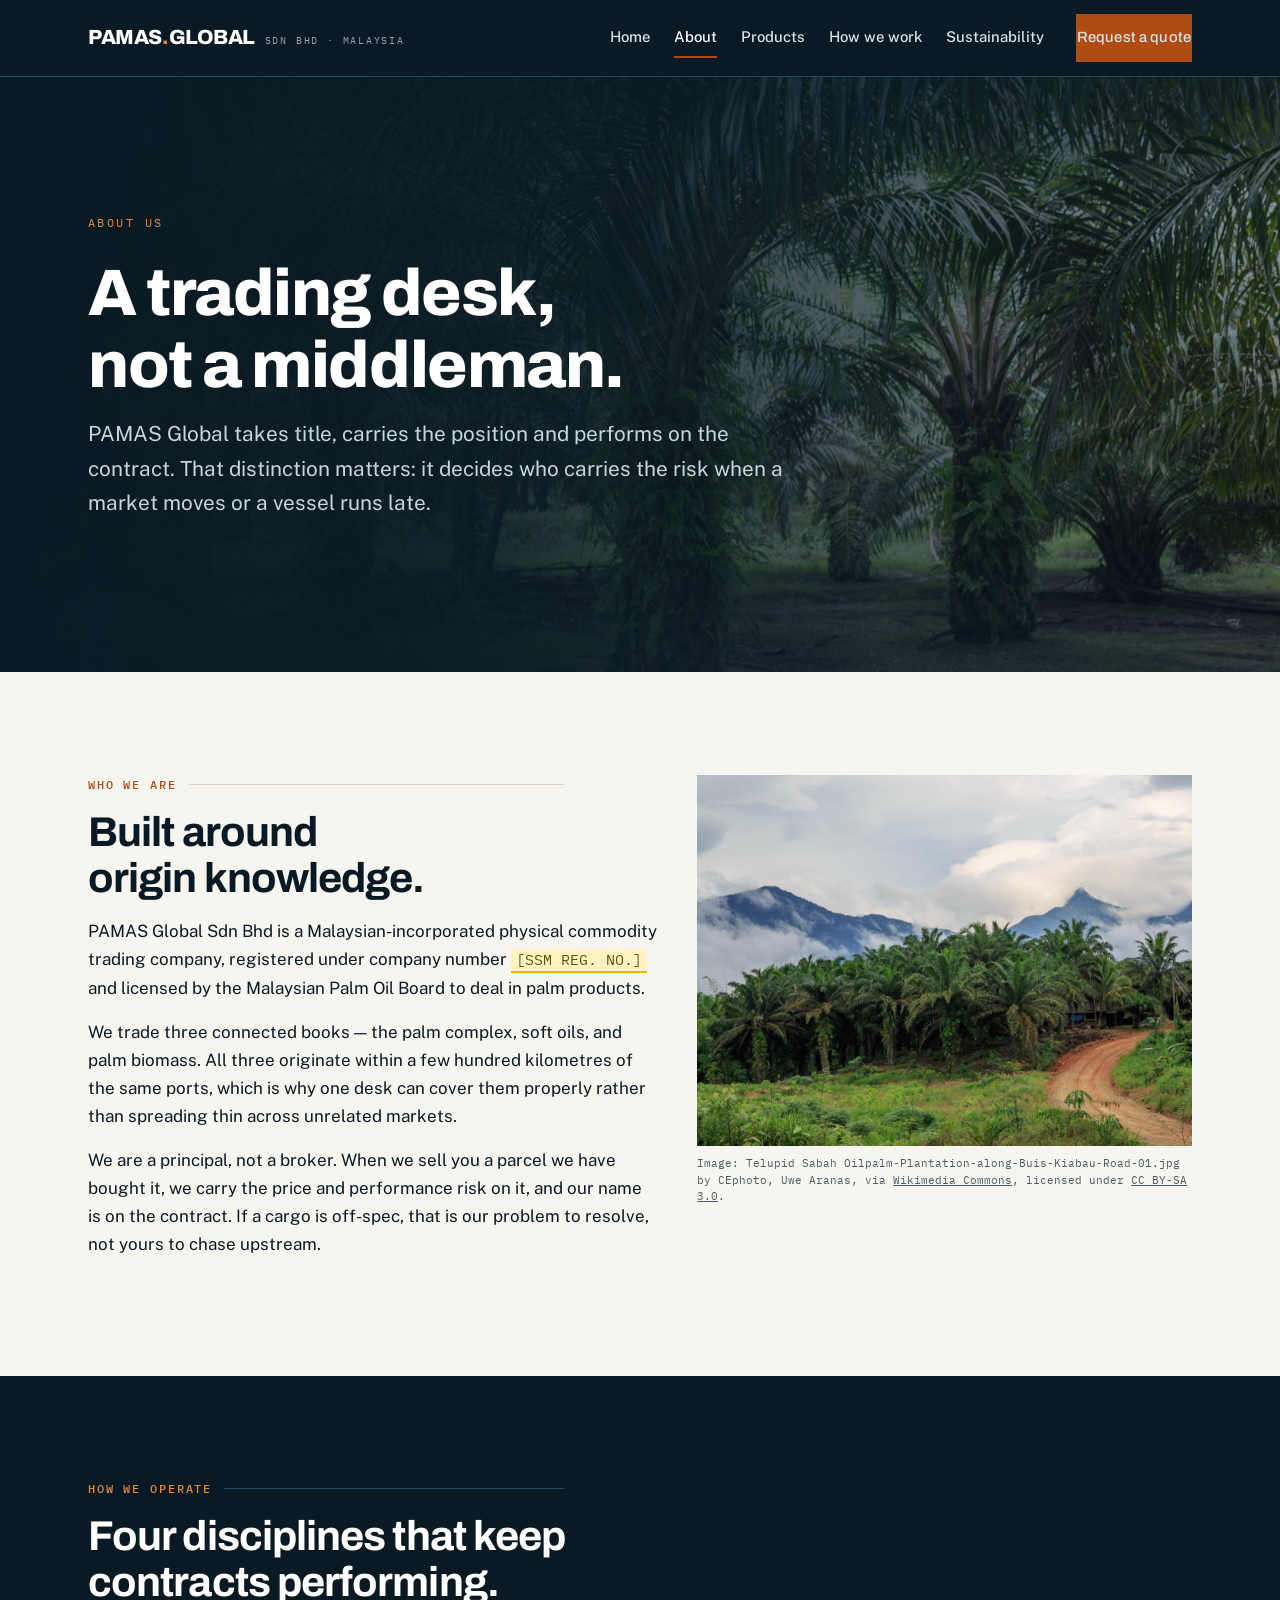
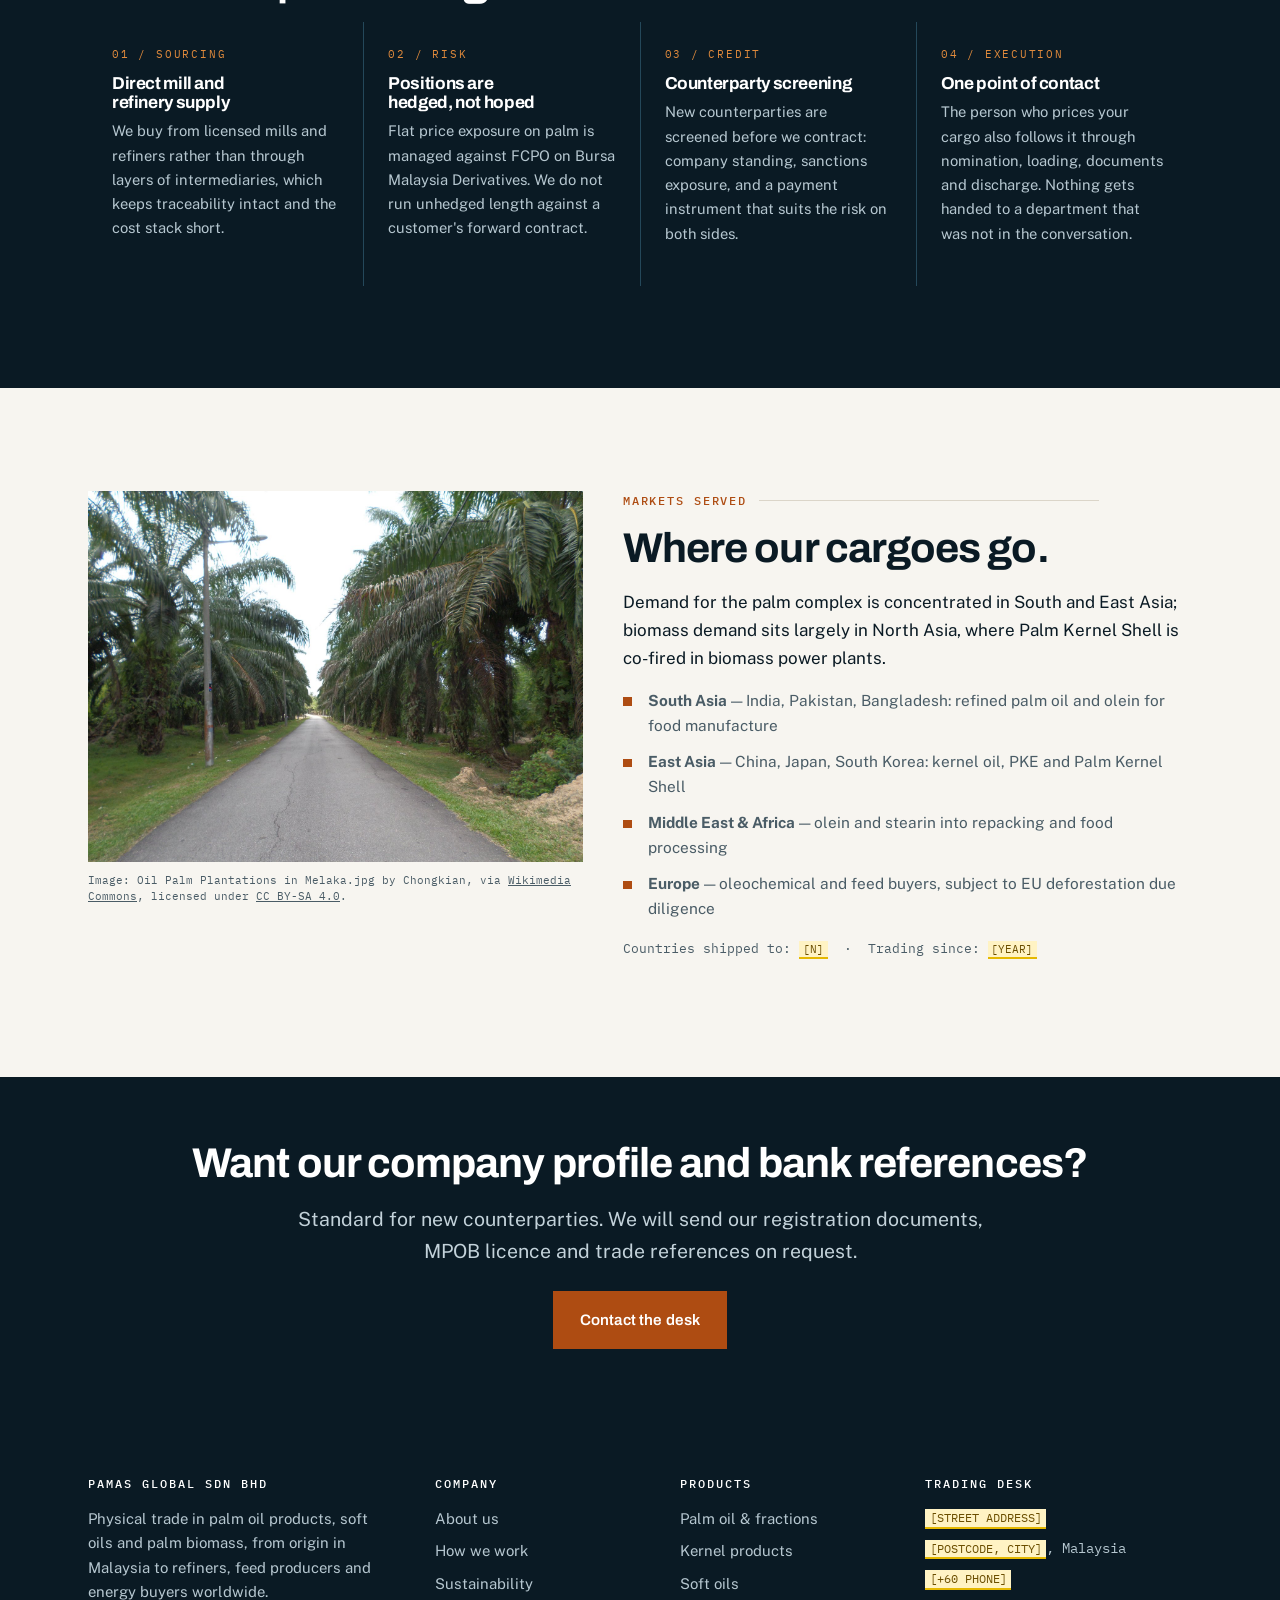
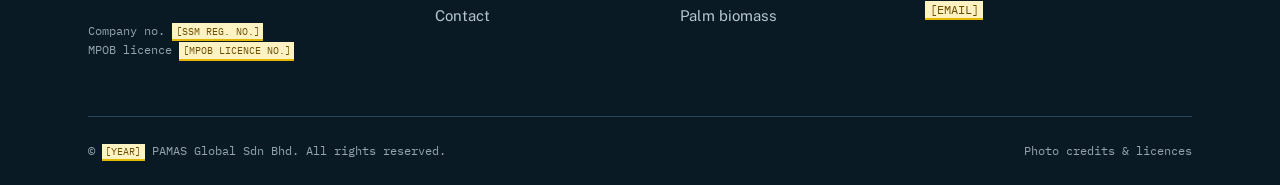
==== about.html @ 25b9c5a1 "Build PAMAS Global commodity trading website Static 7-page site for a Malaysian physical trader in t" ====
<!DOCTYPE html>
<html lang="en">
<head>
<meta charset="utf-8">
<meta name="viewport" content="width=device-width, initial-scale=1">
<title>About PAMAS Global Sdn Bhd — Malaysian physical commodity trader</title>
<meta name="description" content="PAMAS Global Sdn Bhd trades palm oil products, soft oils and palm biomass from origin in Malaysia. How we are structured, how we take positions, and how we manage counterparty risk.">
<link rel="stylesheet" href="assets/css/site.css">
</head>
<body>
<a class="skip" href="#main">Skip to main content</a>

<header class="masthead">
  <div class="wrap masthead__bar">
    <a class="brand" href="index.html">
      <span class="brand__name">PAMAS<span class="brand__mark">.</span>GLOBAL</span>
      <span class="brand__sub">Sdn Bhd &middot; Malaysia</span>
    </a>
    <button class="nav-toggle" aria-expanded="false" aria-controls="nav" aria-label="Open menu">
      <svg width="20" height="20" viewBox="0 0 24 24" fill="none" stroke="currentColor" stroke-width="2" aria-hidden="true"><path d="M3 6h18M3 12h18M3 18h18"/></svg>
    </button>
    <nav class="nav" id="nav" aria-label="Primary">
      <a href="index.html">Home</a>
      <a href="about.html" aria-current="page">About</a>
      <a href="products.html">Products</a>
      <a href="process.html">How we work</a>
      <a href="sustainability.html">Sustainability</a>
      <a class="btn btn--primary nav__cta" href="contact.html">Request a quote</a>
    </nav>
  </div>
</header>

<main id="main">
  <section class="hero">
    <div class="hero__media">
      <img src="assets/img/estate-berayung.jpg" alt="" fetchpriority="high">
    </div>
    <div class="wrap hero__inner">
      <p class="hero__eyebrow">About us</p>
      <h1>A trading desk, not a middleman.</h1>
      <p class="hero__lede">PAMAS Global takes title, carries the position and performs on the contract. That distinction matters: it decides who carries the risk when a market moves or a vessel runs late.</p>
      
    </div>
  </section>

  <section class="section">
    <div class="wrap">
      <div class="grid grid--sidebar">
        <div>
          <p class="eyebrow">Who we are</p>
          <h2>Built around origin knowledge.</h2>
          <p>
            PAMAS Global Sdn Bhd is a Malaysian-incorporated physical commodity trading company,
            registered under company number <span class="tbd">[SSM REG. NO.]</span> and licensed by the Malaysian Palm Oil
            Board to deal in palm products.
          </p>
          <p>
            We trade three connected books &mdash; the palm complex, soft oils, and palm biomass.
            All three originate within a few hundred kilometres of the same ports, which is why one
            desk can cover them properly rather than spreading thin across unrelated markets.
          </p>
          <p>
            We are a principal, not a broker. When we sell you a parcel we have bought it, we carry
            the price and performance risk on it, and our name is on the contract. If a cargo is
            off-spec, that is our problem to resolve, not yours to chase upstream.
          </p>
        </div>
        <figure class="figure">
          <img src="assets/img/estate-telupid.jpg" alt="Established oil palm plantation at Telupid, Sabah, beside forest edge" loading="lazy">
          <figcaption>Image: Telupid Sabah Oilpalm-Plantation-along-Buis-Kiabau-Road-01.jpg by CEphoto, Uwe Aranas, via <a href="https://commons.wikimedia.org/wiki/File:Telupid_Sabah_Oilpalm-Plantation-along-Buis-Kiabau-Road-01.jpg">Wikimedia Commons</a>, licensed under <a href="https://creativecommons.org/licenses/by-sa/3.0">CC BY-SA 3.0</a>.</figcaption>
        </figure>
      </div>
    </div>
  </section>

  <section class="section section--dark">
    <div class="wrap">
      <p class="eyebrow">How we operate</p>
      <h2 style="max-width:22ch">Four disciplines that keep contracts performing.</h2>
    </div>
    <div class="wrap">
      <ul class="tiles tiles--4">
        <li class="tile"><span class="tile__k">01 / Sourcing</span><h3>Direct mill and refinery supply</h3>
          <p>We buy from licensed mills and refiners rather than through layers of intermediaries, which keeps traceability intact and the cost stack short.</p></li>
        <li class="tile"><span class="tile__k">02 / Risk</span><h3>Positions are hedged, not hoped</h3>
          <p>Flat price exposure on palm is managed against FCPO on Bursa Malaysia Derivatives. We do not run unhedged length against a customer's forward contract.</p></li>
        <li class="tile"><span class="tile__k">03 / Credit</span><h3>Counterparty screening</h3>
          <p>New counterparties are screened before we contract: company standing, sanctions exposure, and a payment instrument that suits the risk on both sides.</p></li>
        <li class="tile"><span class="tile__k">04 / Execution</span><h3>One point of contact</h3>
          <p>The person who prices your cargo also follows it through nomination, loading, documents and discharge. Nothing gets handed to a department that was not in the conversation.</p></li>
      </ul>
    </div>
  </section>

  <section class="section">
    <div class="wrap">
      <div class="grid grid--sidebar-r">
        <figure class="figure">
          <img src="assets/img/plantation-melaka.jpg" alt="Oil palm plantation in Melaka, Malaysia" loading="lazy">
          <figcaption>Image: Oil Palm Plantations in Melaka.jpg by Chongkian, via <a href="https://commons.wikimedia.org/wiki/File:Oil_Palm_Plantations_in_Melaka.jpg">Wikimedia Commons</a>, licensed under <a href="https://creativecommons.org/licenses/by-sa/4.0">CC BY-SA 4.0</a>.</figcaption>
        </figure>
        <div>
          <p class="eyebrow">Markets served</p>
          <h2>Where our cargoes go.</h2>
          <p>
            Demand for the palm complex is concentrated in South and East Asia; biomass demand sits
            largely in North Asia, where Palm Kernel Shell is co-fired in biomass power plants.
          </p>
          <ul class="list-check">
            <li><strong>South Asia</strong> &mdash; India, Pakistan, Bangladesh: refined palm oil and olein for food manufacture</li>
            <li><strong>East Asia</strong> &mdash; China, Japan, South Korea: kernel oil, PKE and Palm Kernel Shell</li>
            <li><strong>Middle East &amp; Africa</strong> &mdash; olein and stearin into repacking and food processing</li>
            <li><strong>Europe</strong> &mdash; oleochemical and feed buyers, subject to EU deforestation due diligence</li>
          </ul>
          <p class="mono" style="font-size:.8rem; color:var(--slate)">
            Countries shipped to: <span class="tbd">[N]</span> &nbsp;·&nbsp; Trading since: <span class="tbd">[YEAR]</span>
          </p>
        </div>
      </div>
    </div>
  </section>

  <section class="section section--tight section--dark">
    <div class="wrap" style="text-align:center">
      <h2>Want our company profile and bank references?</h2>
      <p class="lede" style="margin-inline:auto">Standard for new counterparties. We will send our
        registration documents, MPOB licence and trade references on request.</p>
      <div class="btn-row" style="justify-content:center">
        <a class="btn btn--primary" href="contact.html">Contact the desk</a>
      </div>
    </div>
  </section>
</main>

<footer class="foot">
  <div class="wrap">
    <div class="foot__grid">
      <div>
        <h2>PAMAS Global Sdn Bhd</h2>
        <p style="color:#B6C7D0; font-size:.93rem">
          Physical trade in palm oil products, soft oils and palm biomass, from origin in Malaysia
          to refiners, feed producers and energy buyers worldwide.
        </p>
        <p class="mono" style="font-size:.75rem; color:#93A6B0">
          Company no. <span class="tbd">[SSM REG. NO.]</span><br>
          MPOB licence <span class="tbd">[MPOB LICENCE NO.]</span>
        </p>
      </div>
      <div>
        <h3>Company</h3>
        <ul>
          <li><a href="about.html">About us</a></li>
          <li><a href="process.html">How we work</a></li>
          <li><a href="sustainability.html">Sustainability</a></li>
          <li><a href="contact.html">Contact</a></li>
        </ul>
      </div>
      <div>
        <h3>Products</h3>
        <ul>
          <li><a href="products.html#palm">Palm oil &amp; fractions</a></li>
          <li><a href="products.html#kernel">Kernel products</a></li>
          <li><a href="products.html#soft">Soft oils</a></li>
          <li><a href="products.html#biomass">Palm biomass</a></li>
        </ul>
      </div>
      <div>
        <h3>Trading desk</h3>
        <ul class="mono" style="font-size:.85rem">
          <li><span class="tbd">[STREET ADDRESS]</span></li>
          <li><span class="tbd">[POSTCODE, CITY]</span>, Malaysia</li>
          <li><a href="tel:[PHONE]"><span class="tbd">[+60 PHONE]</span></a></li>
          <li><a href="mailto:[EMAIL]"><span class="tbd">[EMAIL]</span></a></li>
        </ul>
      </div>
    </div>
    <div class="foot__base">
      <span>&copy; <span class="tbd">[YEAR]</span> PAMAS Global Sdn Bhd. All rights reserved.</span>
      <span><a href="credits.html">Photo credits &amp; licences</a></span>
    </div>
  </div>
</footer>

<script>
  var t = document.querySelector('.nav-toggle'), n = document.getElementById('nav');
  t.addEventListener('click', function () {
    var open = n.getAttribute('data-open') === 'true';
    n.setAttribute('data-open', String(!open));
    t.setAttribute('aria-expanded', String(!open));
    t.setAttribute('aria-label', open ? 'Open menu' : 'Close menu');
  });
</script>
</body>
</html>
---- assets/css/site.css ----
@import url('https://fonts.googleapis.com/css2?family=Archivo:wght@500;600;700;800&family=IBM+Plex+Mono:wght@400;500;600&family=Public+Sans:wght@300;400;500;600&display=swap');

/* ==========================================================================
   PAMAS Global — design tokens
   Ground:  deep navy-teal (estate/marine, not banking blue)
   Accent:  carotene orange, taken from the colour of crude palm oil itself
   Surface: warm document paper
   ========================================================================== */
:root {
  --ink:        #0A1A24;
  --ink-2:      #12303F;
  --ink-3:      #1B4254;
  --carotene:   #AE4C12;
  --carotene-lt:#E08A3C;
  --paper:      #F7F5F0;
  --paper-2:    #FFFFFF;
  --rule:       #DBD5C9;
  --rule-dk:    #24485A;
  --slate:      #4A5C66;
  --slate-lt:   #93A6B0;

  --font-display: 'Archivo', system-ui, -apple-system, 'Segoe UI', sans-serif;
  --font-body:    'Public Sans', system-ui, -apple-system, 'Segoe UI', sans-serif;
  --font-mono:    'IBM Plex Mono', ui-monospace, 'SF Mono', Menlo, monospace;

  --measure: 1200px;
  --gut: clamp(1.25rem, 4vw, 3rem);

  --s1: .5rem;  --s2: 1rem;   --s3: 1.5rem;
  --s4: 2.5rem; --s5: 4rem;   --s6: 6rem;
}

*, *::before, *::after { box-sizing: border-box; }

html { scroll-behavior: smooth; -webkit-text-size-adjust: 100%; }
@media (prefers-reduced-motion: reduce) {
  html { scroll-behavior: auto; }
  *, *::before, *::after {
    animation-duration: .01ms !important; animation-iteration-count: 1 !important;
    transition-duration: .01ms !important; scroll-behavior: auto !important;
  }
}

body {
  margin: 0;
  font-family: var(--font-body);
  font-size: 17px;
  line-height: 1.65;
  color: var(--ink);
  background: var(--paper);
  -webkit-font-smoothing: antialiased;
}

h1, h2, h3, h4 {
  font-family: var(--font-display);
  font-weight: 700;
  letter-spacing: -.022em;
  line-height: 1.1;
  margin: 0 0 var(--s2);
  text-wrap: balance;
}
h1 { font-size: clamp(2.3rem, 5.4vw, 4.1rem); font-weight: 800; }
h2 { font-size: clamp(1.75rem, 3.4vw, 2.6rem); }
h3 { font-size: clamp(1.15rem, 1.8vw, 1.4rem); }
p  { margin: 0 0 var(--s2); max-width: 68ch; }

a { color: inherit; }
a:focus-visible, button:focus-visible, summary:focus-visible, input:focus-visible,
select:focus-visible, textarea:focus-visible {
  outline: 3px solid var(--carotene);
  outline-offset: 3px;
  border-radius: 2px;
}

img { max-width: 100%; height: auto; display: block; }

/* --- layout ------------------------------------------------------------- */
.wrap { max-width: var(--measure); margin-inline: auto; padding-inline: var(--gut); }
.section { padding-block: clamp(3.5rem, 8vw, 6.5rem); }
.section--tight { padding-block: clamp(2.5rem, 5vw, 4rem); }
.section--dark { background: var(--ink); color: var(--paper); }
.section--dark h1, .section--dark h2, .section--dark h3 { color: #fff; }
.section--paper2 { background: var(--paper-2); }

.grid { display: grid; gap: var(--s4); }
@media (min-width: 800px) {
  .grid--2 { grid-template-columns: repeat(2, 1fr); }
  .grid--3 { grid-template-columns: repeat(3, 1fr); }
  .grid--sidebar { grid-template-columns: minmax(0,1.15fr) minmax(0,1fr); align-items: start; }
  .grid--sidebar-r { grid-template-columns: minmax(0,1fr) minmax(0,1.15fr); align-items: start; }
}
@media (min-width: 560px) and (max-width: 799px) { .grid--3 { grid-template-columns: repeat(2, 1fr); } }

/* --- eyebrow: mono section labels --------------------------------------- */
.eyebrow {
  font-family: var(--font-mono);
  font-size: .73rem;
  font-weight: 500;
  letter-spacing: .16em;
  text-transform: uppercase;
  color: var(--carotene);
  display: flex; align-items: center; gap: .75rem;
  margin-bottom: var(--s2);
}
.eyebrow::after { content: ""; flex: 1; height: 1px; background: var(--rule); }
.section--dark .eyebrow { color: var(--carotene-lt); }
.section--dark .eyebrow::after { background: var(--rule-dk); }

.lede { font-size: clamp(1.05rem, 1.6vw, 1.22rem); color: var(--slate); max-width: 62ch; }
.section--dark .lede { color: #C3D2DA; }

/* --- buttons ------------------------------------------------------------ */
.btn {
  display: inline-flex; align-items: center; gap: .6rem;
  font-family: var(--font-display); font-weight: 600; font-size: .95rem;
  letter-spacing: .01em;
  padding: .95rem 1.6rem;
  min-height: 48px;
  border: 1.5px solid transparent;
  text-decoration: none; cursor: pointer;
  transition: background-color .18s ease, color .18s ease, border-color .18s ease;
}
.btn--primary { background: var(--carotene); color: #fff; }
.btn--primary:hover { background: #8E3C0C; }
.btn--ghost { border-color: currentColor; background: transparent; }
.btn--ghost:hover { background: rgba(255,255,255,.1); }
.section--dark .btn--ghost:hover { background: rgba(255,255,255,.12); }
.btn-row { display: flex; flex-wrap: wrap; gap: var(--s2); margin-top: var(--s3); }

/* --- header ------------------------------------------------------------- */
.skip {
  position: absolute; left: -9999px; top: 0; z-index: 999;
  background: var(--carotene); color: #fff; padding: .85rem 1.25rem;
  font-family: var(--font-mono); font-size: .85rem; text-decoration: none;
}
.skip:focus { left: 0; }

.masthead { background: var(--ink); color: var(--paper); border-bottom: 1px solid var(--rule-dk); }
.masthead__bar {
  display: flex; align-items: center; justify-content: space-between;
  gap: var(--s3); min-height: 76px;
}
.brand { display: flex; align-items: baseline; gap: .6rem; text-decoration: none; color: #fff; }
.brand__name {
  font-family: var(--font-display); font-weight: 800; font-size: 1.28rem;
  letter-spacing: -.02em;
}
.brand__mark { color: var(--carotene-lt); }
.brand__sub {
  font-family: var(--font-mono); font-size: .62rem; letter-spacing: .18em;
  text-transform: uppercase; color: var(--slate-lt);
}
@media (max-width: 640px) { .brand__sub { display: none; } }

.nav { display: flex; align-items: center; gap: var(--s3); }
.nav a {
  font-size: .93rem; font-weight: 500; text-decoration: none; color: #D6E2E8;
  padding: .4rem 0; border-bottom: 2px solid transparent;
  transition: color .16s ease, border-color .16s ease;
}
.nav a:hover { color: #fff; border-bottom-color: var(--carotene); }
.nav a[aria-current="page"] { color: #fff; border-bottom-color: var(--carotene); }
.nav__cta { margin-left: var(--s1); }

.nav-toggle { display: none; background: none; border: 1px solid var(--rule-dk); color: #fff;
  padding: .6rem; min-width: 46px; min-height: 46px; cursor: pointer; align-items: center; justify-content: center; }
@media (max-width: 900px) {
  .nav-toggle { display: inline-flex; }
  .nav {
    display: none; position: absolute; left: 0; right: 0; top: 100%;
    flex-direction: column; align-items: stretch; gap: 0;
    background: var(--ink-2); padding: var(--s2) var(--gut) var(--s3);
    border-bottom: 1px solid var(--rule-dk); z-index: 60;
  }
  .nav[data-open="true"] { display: flex; }
  .nav a { padding: .9rem 0; border-bottom: 1px solid var(--rule-dk); }
  .nav a[aria-current="page"] { border-bottom-color: var(--carotene); }
  .nav__cta { margin: var(--s2) 0 0; justify-content: center; }
  .masthead__bar { position: relative; }
}

/* --- hero --------------------------------------------------------------- */
.hero { position: relative; background: var(--ink); color: var(--paper); overflow: hidden; }
.hero__media { position: absolute; inset: 0; }
.hero__media img { width: 100%; height: 100%; object-fit: cover; }
/* Two stacked washes: a horizontal one that keeps the headline column solid and
   lets the estate stay legible on the right, and a slight vertical one so the
   masthead and the spec strip both sit on stable ground. */
.hero__media::after {
  content: ""; position: absolute; inset: 0;
  background:
    linear-gradient(100deg, var(--ink) 8%, rgba(10,26,36,.94) 38%,
                    rgba(10,26,36,.72) 62%, rgba(10,26,36,.42) 100%),
    linear-gradient(to bottom, rgba(10,26,36,.55) 0%, rgba(10,26,36,0) 22%,
                    rgba(10,26,36,0) 74%, rgba(10,26,36,.5) 100%);
}
@media (max-width: 760px) {
  /* On narrow screens the text spans the full width, so the wash must too. */
  .hero__media::after {
    background: linear-gradient(to bottom, rgba(10,26,36,.86) 0%, rgba(10,26,36,.93) 55%, rgba(10,26,36,.97) 100%);
  }
}
.hero__inner { position: relative; z-index: 2; padding-block: clamp(4rem, 11vw, 8.5rem); }
.hero__eyebrow {
  font-family: var(--font-mono); font-size: .76rem; letter-spacing: .2em;
  text-transform: uppercase; color: var(--carotene-lt); margin-bottom: var(--s3);
}
.hero h1 { max-width: 17ch; color: #fff; }
.hero__lede { font-size: clamp(1.08rem, 1.7vw, 1.3rem); color: #C7D6DE; max-width: 56ch; }

/* --- SIGNATURE: specification strip ------------------------------------- */
/* The document that governs a physical trade is the certificate of analysis.
   The site's structural language is taken from it.                          */
.specstrip { background: var(--ink-2); border-block: 1px solid var(--rule-dk); }
.specstrip__list {
  list-style: none; margin: 0; padding: 0;
  display: grid; grid-template-columns: repeat(auto-fit, minmax(168px, 1fr));
}
.specstrip__item {
  padding: 1.35rem 1.4rem;
  border-right: 1px solid var(--rule-dk);
  border-bottom: 1px solid var(--rule-dk);
}
.specstrip__item:last-child { border-right: none; }
.specstrip__k {
  font-family: var(--font-mono); font-size: .66rem; letter-spacing: .17em;
  text-transform: uppercase; color: var(--slate-lt); display: block; margin-bottom: .4rem;
}
.specstrip__v {
  font-family: var(--font-mono); font-size: 1.02rem; font-weight: 500; color: #fff;
}
.specstrip__v em { font-style: normal; color: var(--carotene-lt); }

/* --- certificate-of-analysis product card ------------------------------- */
.coa {
  background: var(--paper-2); border: 1px solid var(--rule);
  display: flex; flex-direction: column; height: 100%;
}
.coa__media { aspect-ratio: 16/10; overflow: hidden; background: var(--ink-2); }
.coa__media img { width: 100%; height: 100%; object-fit: cover; }
.coa__body { padding: var(--s3); display: flex; flex-direction: column; flex: 1; }
.coa__code {
  font-family: var(--font-mono); font-size: .68rem; letter-spacing: .15em;
  text-transform: uppercase; color: var(--carotene); margin-bottom: .55rem;
}
.coa h3 { margin-bottom: .5rem; }
.coa__desc { font-size: .95rem; color: var(--slate); margin-bottom: var(--s2); }
.coa__table { width: 100%; border-collapse: collapse; font-family: var(--font-mono); font-size: .8rem; margin-top: auto; }
.coa__table caption {
  font-family: var(--font-mono); font-size: .64rem; letter-spacing: .15em; text-transform: uppercase;
  color: var(--slate); text-align: left; padding-bottom: .5rem; border-top: 1px solid var(--rule); padding-top: .85rem;
}
.coa__table th, .coa__table td { text-align: left; padding: .38rem 0; border-bottom: 1px dotted var(--rule); }
.coa__table th { font-weight: 400; color: var(--slate); }
.coa__table td { text-align: right; font-weight: 500; color: var(--ink); font-variant-numeric: tabular-nums; }

/* --- data / capability tiles -------------------------------------------- */
.tiles { list-style: none; margin: 0; padding: 0; display: grid; gap: 1px; background: var(--rule-dk); }
@media (min-width: 640px) { .tiles { grid-template-columns: repeat(2, 1fr); } }
@media (min-width: 980px) { .tiles--4 { grid-template-columns: repeat(4, 1fr); } .tiles--3 { grid-template-columns: repeat(3, 1fr); } }
.tile { background: var(--ink); padding: var(--s3) var(--s3) var(--s4); }
.tile__k {
  font-family: var(--font-mono); font-size: .66rem; letter-spacing: .17em;
  text-transform: uppercase; color: var(--carotene-lt); display: block; margin-bottom: .7rem;
}
.tile h3 { font-size: 1.08rem; color: #fff; margin-bottom: .45rem; }
.tile p { font-size: .92rem; color: #B6C7D0; margin: 0; }

/* --- feature cards (light) ---------------------------------------------- */
.card { background: var(--paper-2); border: 1px solid var(--rule); padding: var(--s3); height: 100%; }
.card__k {
  font-family: var(--font-mono); font-size: .67rem; letter-spacing: .16em;
  text-transform: uppercase; color: var(--carotene); display: block; margin-bottom: .7rem;
}
.card h3 { font-size: 1.1rem; margin-bottom: .5rem; }
.card p { font-size: .95rem; color: var(--slate); margin: 0; }

/* --- process: ordered steps (sequence is real information here) ---------- */
.steps { list-style: none; counter-reset: step; margin: 0; padding: 0; display: grid; gap: 0; }
.step {
  counter-increment: step;
  display: grid; gap: var(--s3);
  padding-block: var(--s4);
  border-top: 1px solid var(--rule);
}
@media (min-width: 860px) { .step { grid-template-columns: 8rem minmax(0,1fr) minmax(0,20rem); align-items: start; } }
.step__n {
  font-family: var(--font-mono); font-size: .78rem; letter-spacing: .14em;
  color: var(--carotene); font-weight: 500;
}
.step__n::before { content: "STEP " counter(step, decimal-leading-zero); }
.step h3 { margin-bottom: .6rem; }
.step p { font-size: .97rem; color: var(--slate); margin-bottom: 0; }
.step__meta {
  font-family: var(--font-mono); font-size: .78rem; color: var(--slate);
  border-left: 2px solid var(--carotene); padding-left: var(--s2);
}
.step__meta div { padding-block: .22rem; }
.step__meta strong { color: var(--ink); font-weight: 500; }

/* --- figure with attribution -------------------------------------------- */
.figure { margin: 0; }
.figure img { width: 100%; }
/* Portrait and landscape sources sit side by side with body copy, so normalise
   them to one ratio rather than letting a tall frame open a hole in the row. */
.grid--sidebar .figure img,
.grid--sidebar-r .figure img { aspect-ratio: 4 / 3; object-fit: cover; }
.figure figcaption, .credit {
  font-family: var(--font-mono); font-size: .68rem; color: var(--slate);
  padding-top: .6rem; line-height: 1.5;
}
.section--dark .figure figcaption { color: var(--slate-lt); }
.figure a, .credit a { color: inherit; }

/* --- spec table (products page, full width) ----------------------------- */
.tablewrap { overflow-x: auto; border: 1px solid var(--rule); background: var(--paper-2); }
.spectable { width: 100%; border-collapse: collapse; font-size: .9rem; min-width: 640px; }
.spectable caption {
  text-align: left; padding: var(--s2) var(--s3); font-family: var(--font-mono);
  font-size: .7rem; letter-spacing: .14em; text-transform: uppercase; color: var(--slate);
  border-bottom: 1px solid var(--rule);
}
.spectable th, .spectable td { padding: .8rem var(--s3); text-align: left; border-bottom: 1px solid var(--rule); }
.spectable thead th {
  font-family: var(--font-mono); font-size: .68rem; letter-spacing: .12em; text-transform: uppercase;
  color: var(--slate); font-weight: 500; background: #F0EDE6;
}
.spectable tbody th { font-weight: 600; font-family: var(--font-display); }
.spectable td { font-family: var(--font-mono); font-size: .84rem; font-variant-numeric: tabular-nums; }
.spectable tbody tr:last-child th, .spectable tbody tr:last-child td { border-bottom: none; }

/* --- placeholder marker: nothing unverified ships silently -------------- */
.tbd {
  background: #FFF3C4; color: #6B4E00; border-bottom: 2px solid #E5B800;
  font-family: var(--font-mono); font-size: .86em; padding: .1em .35em; font-style: normal;
}
.section--dark .tbd { background: #FFE99A; color: #4A3600; }

/* --- forms -------------------------------------------------------------- */
.field { margin-bottom: var(--s3); }
.field label {
  display: block; font-family: var(--font-mono); font-size: .72rem; letter-spacing: .12em;
  text-transform: uppercase; color: var(--slate); margin-bottom: .5rem; font-weight: 500;
}
.field .req { color: var(--carotene); }
.field input, .field select, .field textarea {
  width: 100%; padding: .8rem .9rem; min-height: 48px;
  font-family: var(--font-body); font-size: 1rem; color: var(--ink);
  background: var(--paper-2); border: 1px solid #B9B2A4;
}
.field textarea { min-height: 140px; resize: vertical; }
.field__hint { font-size: .84rem; color: var(--slate); margin-top: .45rem; }

/* --- footer ------------------------------------------------------------- */
.foot { background: var(--ink); color: #B6C7D0; padding-block: var(--s5) var(--s3); font-size: .93rem; }
.foot h2, .foot h3 { color: #fff; font-size: .78rem; font-family: var(--font-mono);
  letter-spacing: .16em; text-transform: uppercase; font-weight: 500; margin-bottom: var(--s2); }
.foot a { color: #B6C7D0; text-decoration: none; }
.foot a:hover { color: #fff; text-decoration: underline; }
.foot ul { list-style: none; margin: 0; padding: 0; }
.foot li { margin-bottom: .5rem; }
.foot__grid { display: grid; gap: var(--s4); }
@media (min-width: 760px) { .foot__grid { grid-template-columns: 1.5fr 1fr 1fr 1.3fr; } }
.foot__base {
  margin-top: var(--s4); padding-top: var(--s3); border-top: 1px solid var(--rule-dk);
  display: flex; flex-wrap: wrap; gap: var(--s2) var(--s4); justify-content: space-between;
  font-family: var(--font-mono); font-size: .72rem; color: var(--slate-lt);
}
.foot__base a { color: var(--slate-lt); }

/* --- utility ------------------------------------------------------------ */
.stack > * + * { margin-top: var(--s2); }
.mono { font-family: var(--font-mono); }
.visually-hidden {
  position: absolute; width: 1px; height: 1px; padding: 0; margin: -1px;
  overflow: hidden; clip: rect(0 0 0 0); white-space: nowrap; border: 0;
}
.list-check { list-style: none; padding: 0; margin: 0 0 var(--s2); }
.list-check li { position: relative; padding-left: 1.6rem; margin-bottom: .65rem; font-size: .96rem; color: var(--slate); }
.list-check li::before {
  content: ""; position: absolute; left: 0; top: .62em;
  width: .55rem; height: .55rem; background: var(--carotene);
}
.section--dark .list-check li { color: #B6C7D0; }
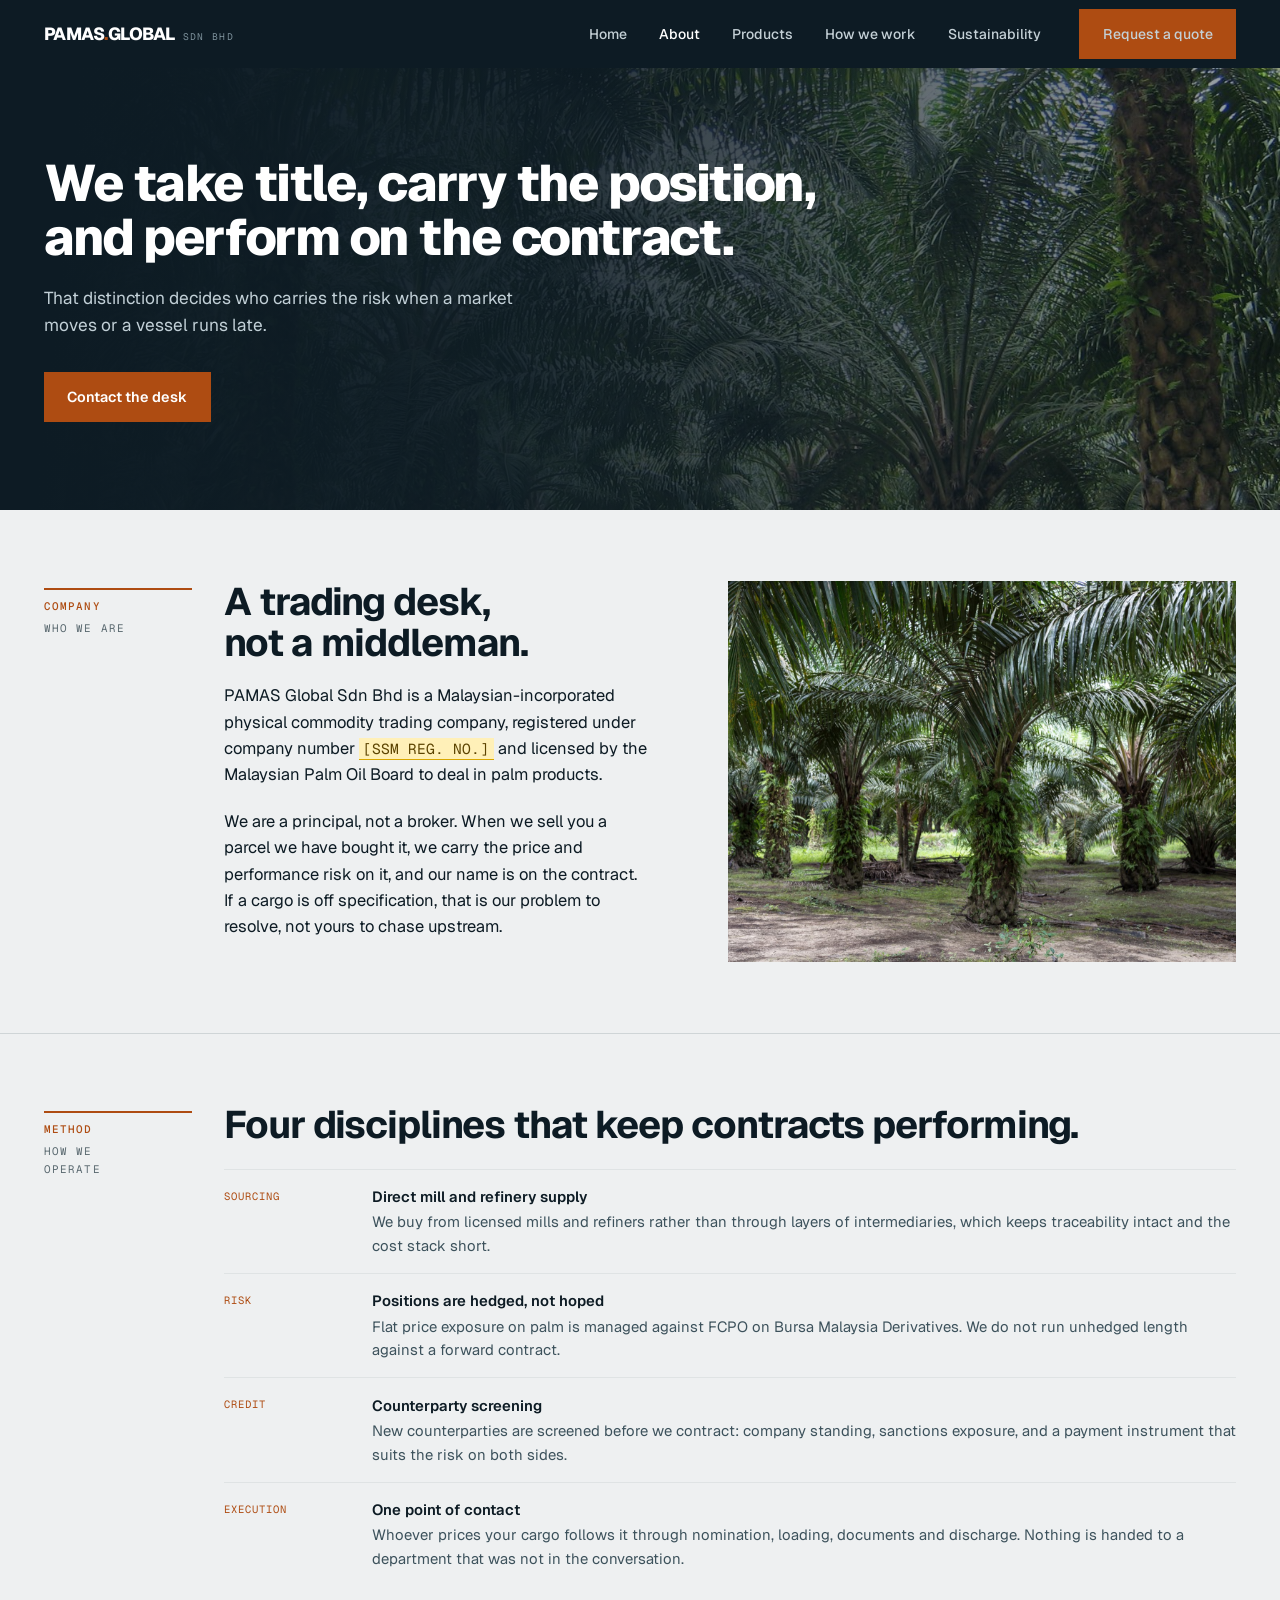
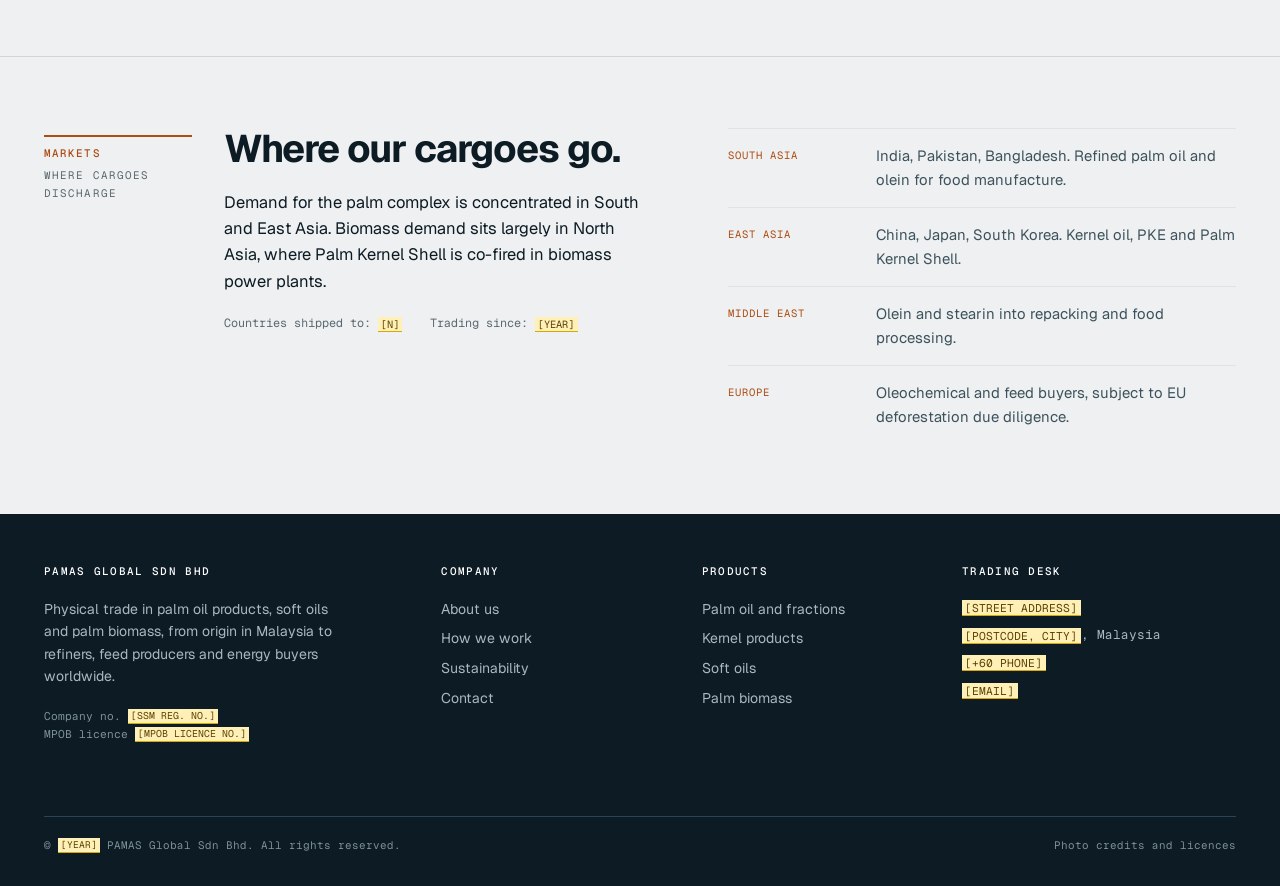
==== commit bbfef6b9: "Redesign around the trading-document language The first build read as generic output: it alternated " ====
--- a/about.html
+++ b/about.html
@@ -3,8 +3,8 @@
 <head>
 <meta charset="utf-8">
 <meta name="viewport" content="width=device-width, initial-scale=1">
-<title>About PAMAS Global Sdn Bhd — Malaysian physical commodity trader</title>
-<meta name="description" content="PAMAS Global Sdn Bhd trades palm oil products, soft oils and palm biomass from origin in Malaysia. How we are structured, how we take positions, and how we manage counterparty risk.">
+<title>About PAMAS Global Sdn Bhd, Malaysian physical commodity trader</title>
+<meta name="description" content="How PAMAS Global is structured, how it takes positions, and how it manages counterparty risk in physical palm and soft oil trade.">
 <link rel="stylesheet" href="assets/css/site.css">
 </head>
 <body>
@@ -13,11 +13,11 @@
 <header class="masthead">
   <div class="wrap masthead__bar">
     <a class="brand" href="index.html">
-      <span class="brand__name">PAMAS<span class="brand__mark">.</span>GLOBAL</span>
-      <span class="brand__sub">Sdn Bhd &middot; Malaysia</span>
+      <span class="brand__name">PAMAS<i>.</i>GLOBAL</span>
+      <span class="brand__sub">Sdn Bhd</span>
     </a>
     <button class="nav-toggle" aria-expanded="false" aria-controls="nav" aria-label="Open menu">
-      <svg width="20" height="20" viewBox="0 0 24 24" fill="none" stroke="currentColor" stroke-width="2" aria-hidden="true"><path d="M3 6h18M3 12h18M3 18h18"/></svg>
+      <svg width="18" height="18" viewBox="0 0 24 24" fill="none" stroke="currentColor" stroke-width="2" aria-hidden="true"><path d="M3 6h18M3 12h18M3 18h18"/></svg>
     </button>
     <nav class="nav" id="nav" aria-label="Primary">
       <a href="index.html">Home</a>
@@ -32,116 +32,116 @@
 
 <main id="main">
   <section class="hero">
-    <div class="hero__media">
-      <img src="assets/img/estate-berayung.jpg" alt="" fetchpriority="high">
-    </div>
+    <div class="hero__bg"><img src="assets/img/estate-pd.jpg" alt="" fetchpriority="high"></div>
     <div class="wrap hero__inner">
-      <p class="hero__eyebrow">About us</p>
-      <h1>A trading desk, not a middleman.</h1>
-      <p class="hero__lede">PAMAS Global takes title, carries the position and performs on the contract. That distinction matters: it decides who carries the risk when a market moves or a vessel runs late.</p>
-      
-    </div>
-  </section>
-
-  <section class="section">
-    <div class="wrap">
-      <div class="grid grid--sidebar">
+      <div class="hero__grid">
         <div>
-          <p class="eyebrow">Who we are</p>
-          <h2>Built around origin knowledge.</h2>
-          <p>
-            PAMAS Global Sdn Bhd is a Malaysian-incorporated physical commodity trading company,
-            registered under company number <span class="tbd">[SSM REG. NO.]</span> and licensed by the Malaysian Palm Oil
-            Board to deal in palm products.
-          </p>
-          <p>
-            We trade three connected books &mdash; the palm complex, soft oils, and palm biomass.
-            All three originate within a few hundred kilometres of the same ports, which is why one
-            desk can cover them properly rather than spreading thin across unrelated markets.
-          </p>
-          <p>
-            We are a principal, not a broker. When we sell you a parcel we have bought it, we carry
-            the price and performance risk on it, and our name is on the contract. If a cargo is
-            off-spec, that is our problem to resolve, not yours to chase upstream.
-          </p>
-        </div>
-        <figure class="figure">
-          <img src="assets/img/estate-telupid.jpg" alt="Established oil palm plantation at Telupid, Sabah, beside forest edge" loading="lazy">
-          <figcaption>Image: Telupid Sabah Oilpalm-Plantation-along-Buis-Kiabau-Road-01.jpg by CEphoto, Uwe Aranas, via <a href="https://commons.wikimedia.org/wiki/File:Telupid_Sabah_Oilpalm-Plantation-along-Buis-Kiabau-Road-01.jpg">Wikimedia Commons</a>, licensed under <a href="https://creativecommons.org/licenses/by-sa/3.0">CC BY-SA 3.0</a>.</figcaption>
-        </figure>
-      </div>
-    </div>
-  </section>
-
-  <section class="section section--dark">
-    <div class="wrap">
-      <p class="eyebrow">How we operate</p>
-      <h2 style="max-width:22ch">Four disciplines that keep contracts performing.</h2>
-    </div>
-    <div class="wrap">
-      <ul class="tiles tiles--4">
-        <li class="tile"><span class="tile__k">01 / Sourcing</span><h3>Direct mill and refinery supply</h3>
-          <p>We buy from licensed mills and refiners rather than through layers of intermediaries, which keeps traceability intact and the cost stack short.</p></li>
-        <li class="tile"><span class="tile__k">02 / Risk</span><h3>Positions are hedged, not hoped</h3>
-          <p>Flat price exposure on palm is managed against FCPO on Bursa Malaysia Derivatives. We do not run unhedged length against a customer's forward contract.</p></li>
-        <li class="tile"><span class="tile__k">03 / Credit</span><h3>Counterparty screening</h3>
-          <p>New counterparties are screened before we contract: company standing, sanctions exposure, and a payment instrument that suits the risk on both sides.</p></li>
-        <li class="tile"><span class="tile__k">04 / Execution</span><h3>One point of contact</h3>
-          <p>The person who prices your cargo also follows it through nomination, loading, documents and discharge. Nothing gets handed to a department that was not in the conversation.</p></li>
-      </ul>
-    </div>
-  </section>
-
-  <section class="section">
-    <div class="wrap">
-      <div class="grid grid--sidebar-r">
-        <figure class="figure">
-          <img src="assets/img/plantation-melaka.jpg" alt="Oil palm plantation in Melaka, Malaysia" loading="lazy">
-          <figcaption>Image: Oil Palm Plantations in Melaka.jpg by Chongkian, via <a href="https://commons.wikimedia.org/wiki/File:Oil_Palm_Plantations_in_Melaka.jpg">Wikimedia Commons</a>, licensed under <a href="https://creativecommons.org/licenses/by-sa/4.0">CC BY-SA 4.0</a>.</figcaption>
-        </figure>
-        <div>
-          <p class="eyebrow">Markets served</p>
-          <h2>Where our cargoes go.</h2>
-          <p>
-            Demand for the palm complex is concentrated in South and East Asia; biomass demand sits
-            largely in North Asia, where Palm Kernel Shell is co-fired in biomass power plants.
-          </p>
-          <ul class="list-check">
-            <li><strong>South Asia</strong> &mdash; India, Pakistan, Bangladesh: refined palm oil and olein for food manufacture</li>
-            <li><strong>East Asia</strong> &mdash; China, Japan, South Korea: kernel oil, PKE and Palm Kernel Shell</li>
-            <li><strong>Middle East &amp; Africa</strong> &mdash; olein and stearin into repacking and food processing</li>
-            <li><strong>Europe</strong> &mdash; oleochemical and feed buyers, subject to EU deforestation due diligence</li>
-          </ul>
-          <p class="mono" style="font-size:.8rem; color:var(--slate)">
-            Countries shipped to: <span class="tbd">[N]</span> &nbsp;·&nbsp; Trading since: <span class="tbd">[YEAR]</span>
-          </p>
+          <h1>We take title, carry the position, and perform on the contract.</h1>
+          <p class="hero__sub">That distinction decides who carries the risk when a market moves or a vessel runs late.</p>
+          <div class="btn-row">
+            <a class="btn btn--primary" href="contact.html">Contact the desk</a>
+            
+          </div>
         </div>
       </div>
     </div>
   </section>
 
-  <section class="section section--tight section--dark">
-    <div class="wrap" style="text-align:center">
-      <h2>Want our company profile and bank references?</h2>
-      <p class="lede" style="margin-inline:auto">Standard for new counterparties. We will send our
-        registration documents, MPOB licence and trade references on request.</p>
-      <div class="btn-row" style="justify-content:center">
-        <a class="btn btn--primary" href="contact.html">Contact the desk</a>
+  <section class="band band--flush">
+    <div class="wrap band__inner">
+      <div class="railed">
+        <div class="rail"><b>Company</b>Who we are</div>
+        <div>
+
+          <div class="statement">
+            <div>
+              <h2>A trading desk, not a middleman.</h2>
+              <p>PAMAS Global Sdn Bhd is a Malaysian-incorporated physical commodity
+                trading company, registered under company number <span class="tbd">[SSM REG. NO.]</span>
+                and licensed by the Malaysian Palm Oil Board to deal in palm products.</p>
+              <p>We are a principal, not a broker. When we sell you a parcel we have
+                bought it, we carry the price and performance risk on it, and our name is
+                on the contract. If a cargo is off specification, that is our problem to
+                resolve, not yours to chase upstream.</p>
+            </div>
+            <figure class="fig">
+              <img src="assets/img/estate-berayung.jpg" alt="Managed oil palm estate at Berayung, Sabah" loading="lazy">
+            </figure>
+          </div>
+        </div>
+      </div>
+    </div>
+  </section>
+
+  <section class="band">
+    <div class="wrap band__inner">
+      <div class="railed">
+        <div class="rail"><b>Method</b>How we<br>operate</div>
+        <div>
+
+          <h2>Four disciplines that keep contracts performing.</h2>
+          <dl class="deflist" style="margin-top:1.5rem">
+            <div><dt>Sourcing</dt>
+              <dd><b>Direct mill and refinery supply</b>
+                  We buy from licensed mills and refiners rather than through layers of
+                  intermediaries, which keeps traceability intact and the cost stack short.</dd></div>
+            <div><dt>Risk</dt>
+              <dd><b>Positions are hedged, not hoped</b>
+                  Flat price exposure on palm is managed against FCPO on Bursa Malaysia
+                  Derivatives. We do not run unhedged length against a forward contract.</dd></div>
+            <div><dt>Credit</dt>
+              <dd><b>Counterparty screening</b>
+                  New counterparties are screened before we contract: company standing,
+                  sanctions exposure, and a payment instrument that suits the risk on both sides.</dd></div>
+            <div><dt>Execution</dt>
+              <dd><b>One point of contact</b>
+                  Whoever prices your cargo follows it through nomination, loading,
+                  documents and discharge. Nothing is handed to a department that was not
+                  in the conversation.</dd></div>
+          </dl>
+        </div>
+      </div>
+    </div>
+  </section>
+
+  <section class="band">
+    <div class="wrap band__inner">
+      <div class="railed">
+        <div class="rail"><b>Markets</b>Where cargoes<br>discharge</div>
+        <div>
+
+          <div class="statement">
+            <div>
+              <h2>Where our cargoes go.</h2>
+              <p>Demand for the palm complex is concentrated in South and East Asia.
+                Biomass demand sits largely in North Asia, where Palm Kernel Shell is
+                co-fired in biomass power plants.</p>
+              <p class="note">Countries shipped to: <span class="tbd">[N]</span>
+                &nbsp;&nbsp; Trading since: <span class="tbd">[YEAR]</span></p>
+            </div>
+            <dl class="deflist">
+              <div><dt>South Asia</dt><dd>India, Pakistan, Bangladesh. Refined palm oil and olein for food manufacture.</dd></div>
+              <div><dt>East Asia</dt><dd>China, Japan, South Korea. Kernel oil, PKE and Palm Kernel Shell.</dd></div>
+              <div><dt>Middle East</dt><dd>Olein and stearin into repacking and food processing.</dd></div>
+              <div><dt>Europe</dt><dd>Oleochemical and feed buyers, subject to EU deforestation due diligence.</dd></div>
+            </dl>
+          </div>
+        </div>
       </div>
     </div>
   </section>
 </main>
 
 <footer class="foot">
-  <div class="wrap">
+  <div class="wrap foot__inner">
     <div class="foot__grid">
       <div>
         <h2>PAMAS Global Sdn Bhd</h2>
-        <p style="color:#B6C7D0; font-size:.93rem">
-          Physical trade in palm oil products, soft oils and palm biomass, from origin in Malaysia
-          to refiners, feed producers and energy buyers worldwide.
+        <p style="color:#A8B8C0; font-size:.88rem; max-width:34ch">
+          Physical trade in palm oil products, soft oils and palm biomass, from
+          origin in Malaysia to refiners, feed producers and energy buyers worldwide.
         </p>
-        <p class="mono" style="font-size:.75rem; color:#93A6B0">
+        <p class="mono" style="font-size:.7rem; color:#7D919B">
           Company no. <span class="tbd">[SSM REG. NO.]</span><br>
           MPOB licence <span class="tbd">[MPOB LICENCE NO.]</span>
         </p>
@@ -158,7 +158,7 @@
       <div>
         <h3>Products</h3>
         <ul>
-          <li><a href="products.html#palm">Palm oil &amp; fractions</a></li>
+          <li><a href="products.html#palm">Palm oil and fractions</a></li>
           <li><a href="products.html#kernel">Kernel products</a></li>
           <li><a href="products.html#soft">Soft oils</a></li>
           <li><a href="products.html#biomass">Palm biomass</a></li>
@@ -166,7 +166,7 @@
       </div>
       <div>
         <h3>Trading desk</h3>
-        <ul class="mono" style="font-size:.85rem">
+        <ul class="mono" style="font-size:.8rem">
           <li><span class="tbd">[STREET ADDRESS]</span></li>
           <li><span class="tbd">[POSTCODE, CITY]</span>, Malaysia</li>
           <li><a href="tel:[PHONE]"><span class="tbd">[+60 PHONE]</span></a></li>
@@ -176,7 +176,7 @@
     </div>
     <div class="foot__base">
       <span>&copy; <span class="tbd">[YEAR]</span> PAMAS Global Sdn Bhd. All rights reserved.</span>
-      <span><a href="credits.html">Photo credits &amp; licences</a></span>
+      <span><a href="credits.html">Photo credits and licences</a></span>
     </div>
   </div>
 </footer>
--- a/assets/css/site.css
+++ b/assets/css/site.css
@@ -1,384 +1,374 @@
-@import url('https://fonts.googleapis.com/css2?family=Archivo:wght@500;600;700;800&family=IBM+Plex+Mono:wght@400;500;600&family=Public+Sans:wght@300;400;500;600&display=swap');
+@import url('https://fonts.googleapis.com/css2?family=Geist:wght@400;500;600;700;800&family=Geist+Mono:wght@400;500&display=swap');
 
 /* ==========================================================================
-   PAMAS Global — design tokens
-   Ground:  deep navy-teal (estate/marine, not banking blue)
-   Accent:  carotene orange, taken from the colour of crude palm oil itself
-   Surface: warm document paper
+   PAMAS GLOBAL
+   Language: trading document. A physical commodity contract is a ruled sheet
+   of grouped parameters, so the page is built from rules and columns rather
+   than cards and bands.
+   Theme is locked light. Navy is ink and rule colour, never a background slab,
+   which is what made the previous build read as stacked blocks.
+   Dials: variance 6 / motion 3 / density 7
    ========================================================================== */
 :root {
-  --ink:        #0A1A24;
-  --ink-2:      #12303F;
-  --ink-3:      #1B4254;
-  --carotene:   #AE4C12;
-  --carotene-lt:#E08A3C;
-  --paper:      #F7F5F0;
-  --paper-2:    #FFFFFF;
-  --rule:       #DBD5C9;
-  --rule-dk:    #24485A;
-  --slate:      #4A5C66;
-  --slate-lt:   #93A6B0;
-
-  --font-display: 'Archivo', system-ui, -apple-system, 'Segoe UI', sans-serif;
-  --font-body:    'Public Sans', system-ui, -apple-system, 'Segoe UI', sans-serif;
-  --font-mono:    'IBM Plex Mono', ui-monospace, 'SF Mono', Menlo, monospace;
-
-  --measure: 1200px;
-  --gut: clamp(1.25rem, 4vw, 3rem);
-
-  --s1: .5rem;  --s2: 1rem;   --s3: 1.5rem;
-  --s4: 2.5rem; --s5: 4rem;   --s6: 6rem;
+  --ink:        #0D1B24;
+  --ink-2:      #1E3440;
+  --ink-soft:   #3D525C;
+  --muted:      #5A6970;
+  --ground:     #EEF0F1;
+  --ground-2:   #E4E7E8;
+  --panel:      #FFFFFF;
+  --rule:       #CFD5D7;
+  --rule-soft:  #DFE3E4;
+  --rule-dark:  #2C4453;
+  --accent:     #AE4C12;
+  --accent-dk:  #8E3C0C;
+
+  --sans: 'Geist', system-ui, -apple-system, 'Segoe UI', sans-serif;
+  --mono: 'Geist Mono', ui-monospace, 'SF Mono', Menlo, monospace;
+
+  --page: 1320px;
+  --gut: clamp(1.15rem, 3.5vw, 2.75rem);
+  --rail: 148px;
+
+  --s1: .375rem; --s2: .75rem;  --s3: 1.25rem;
+  --s4: 2rem;    --s5: 3.25rem; --s6: 5rem;
 }
 
 *, *::before, *::after { box-sizing: border-box; }
 
-html { scroll-behavior: smooth; -webkit-text-size-adjust: 100%; }
+html { -webkit-text-size-adjust: 100%; }
 @media (prefers-reduced-motion: reduce) {
-  html { scroll-behavior: auto; }
   *, *::before, *::after {
     animation-duration: .01ms !important; animation-iteration-count: 1 !important;
-    transition-duration: .01ms !important; scroll-behavior: auto !important;
+    transition-duration: .01ms !important;
   }
 }
 
 body {
   margin: 0;
-  font-family: var(--font-body);
-  font-size: 17px;
-  line-height: 1.65;
+  font-family: var(--sans);
+  font-size: 16.5px;
+  line-height: 1.6;
   color: var(--ink);
-  background: var(--paper);
+  background: var(--ground);
   -webkit-font-smoothing: antialiased;
-}
-
-h1, h2, h3, h4 {
-  font-family: var(--font-display);
+  font-feature-settings: "cv11", "ss01";
+}
+
+h1, h2, h3 {
+  font-family: var(--sans);
   font-weight: 700;
-  letter-spacing: -.022em;
-  line-height: 1.1;
-  margin: 0 0 var(--s2);
+  letter-spacing: -.028em;
+  line-height: 1.06;
+  margin: 0 0 var(--s3);
   text-wrap: balance;
 }
-h1 { font-size: clamp(2.3rem, 5.4vw, 4.1rem); font-weight: 800; }
-h2 { font-size: clamp(1.75rem, 3.4vw, 2.6rem); }
-h3 { font-size: clamp(1.15rem, 1.8vw, 1.4rem); }
-p  { margin: 0 0 var(--s2); max-width: 68ch; }
+h1 { font-size: clamp(2.15rem, 4vw, 3.35rem); font-weight: 800; }
+h2 { font-size: clamp(1.7rem, 3vw, 2.5rem); }
+h3 { font-size: 1.02rem; font-weight: 600; letter-spacing: -.012em; }
+p { margin: 0 0 var(--s3); max-width: 64ch; }
+strong { font-weight: 600; }
 
 a { color: inherit; }
-a:focus-visible, button:focus-visible, summary:focus-visible, input:focus-visible,
-select:focus-visible, textarea:focus-visible {
-  outline: 3px solid var(--carotene);
-  outline-offset: 3px;
-  border-radius: 2px;
-}
-
+a:focus-visible, button:focus-visible, input:focus-visible,
+select:focus-visible, textarea:focus-visible, summary:focus-visible {
+  outline: 2px solid var(--accent);
+  outline-offset: 2px;
+}
 img { max-width: 100%; height: auto; display: block; }
 
-/* --- layout ------------------------------------------------------------- */
-.wrap { max-width: var(--measure); margin-inline: auto; padding-inline: var(--gut); }
-.section { padding-block: clamp(3.5rem, 8vw, 6.5rem); }
-.section--tight { padding-block: clamp(2.5rem, 5vw, 4rem); }
-.section--dark { background: var(--ink); color: var(--paper); }
-.section--dark h1, .section--dark h2, .section--dark h3 { color: #fff; }
-.section--paper2 { background: var(--paper-2); }
-
-.grid { display: grid; gap: var(--s4); }
-@media (min-width: 800px) {
-  .grid--2 { grid-template-columns: repeat(2, 1fr); }
-  .grid--3 { grid-template-columns: repeat(3, 1fr); }
-  .grid--sidebar { grid-template-columns: minmax(0,1.15fr) minmax(0,1fr); align-items: start; }
-  .grid--sidebar-r { grid-template-columns: minmax(0,1fr) minmax(0,1.15fr); align-items: start; }
-}
-@media (min-width: 560px) and (max-width: 799px) { .grid--3 { grid-template-columns: repeat(2, 1fr); } }
-
-/* --- eyebrow: mono section labels --------------------------------------- */
-.eyebrow {
-  font-family: var(--font-mono);
-  font-size: .73rem;
-  font-weight: 500;
-  letter-spacing: .16em;
+/* --- page frame --------------------------------------------------------- */
+.wrap { max-width: var(--page); margin-inline: auto; padding-inline: var(--gut); }
+
+/* Density 7: sections are separated by a rule, not by a colour change. */
+.band { border-top: 1px solid var(--rule); }
+.band--flush { border-top: 0; }
+.band__inner { padding-block: clamp(2.75rem, 5.5vw, 4.5rem); }
+
+/* --- the rail -----------------------------------------------------------
+   A contract carries its clause reference in the margin. The rail does the
+   job every repeated eyebrow was doing, without stacking a label above every
+   headline.                                                                */
+.railed { display: grid; gap: var(--s3) var(--s4); }
+@media (min-width: 900px) {
+  .railed { grid-template-columns: var(--rail) minmax(0, 1fr); }
+}
+.rail {
+  font-family: var(--mono);
+  font-size: .68rem;
+  letter-spacing: .1em;
   text-transform: uppercase;
-  color: var(--carotene);
-  display: flex; align-items: center; gap: .75rem;
-  margin-bottom: var(--s2);
-}
-.eyebrow::after { content: ""; flex: 1; height: 1px; background: var(--rule); }
-.section--dark .eyebrow { color: var(--carotene-lt); }
-.section--dark .eyebrow::after { background: var(--rule-dk); }
-
-.lede { font-size: clamp(1.05rem, 1.6vw, 1.22rem); color: var(--slate); max-width: 62ch; }
-.section--dark .lede { color: #C3D2DA; }
+  color: var(--muted);
+  padding-top: .45rem;
+}
+.rail b {
+  display: block; color: var(--accent); font-weight: 500;
+  border-top: 2px solid var(--accent); padding-top: .5rem; margin-bottom: .3rem;
+}
+@media (max-width: 899px) {
+  .rail { display: flex; gap: .6rem; align-items: baseline; padding-top: 0; }
+  .rail b { border-top: 0; padding-top: 0; margin-bottom: 0; }
+}
+
+.lede { font-size: clamp(1.02rem, 1.4vw, 1.16rem); color: var(--ink-soft); max-width: 58ch; }
+.note { font-family: var(--mono); font-size: .74rem; color: var(--muted); line-height: 1.55; }
+
+/* --- masthead ----------------------------------------------------------- */
+.skip {
+  position: absolute; left: -9999px; z-index: 99;
+  background: var(--accent); color: #fff; padding: .8rem 1.1rem;
+  font-family: var(--mono); font-size: .82rem; text-decoration: none;
+}
+.skip:focus { left: 0; top: 0; }
+
+.masthead { background: var(--ink); color: #fff; }
+.masthead__bar {
+  display: flex; align-items: center; justify-content: space-between;
+  gap: var(--s4); height: 68px;
+}
+.brand { display: flex; align-items: baseline; gap: .5rem; text-decoration: none; color: #fff; }
+.brand__name { font-weight: 800; font-size: 1.1rem; letter-spacing: -.03em; }
+.brand__name i { font-style: normal; color: var(--accent); }
+.brand__sub {
+  font-family: var(--mono); font-size: .6rem; letter-spacing: .14em;
+  text-transform: uppercase; color: #7D919B;
+}
+@media (max-width: 620px) { .brand__sub { display: none; } }
+
+.nav { display: flex; align-items: center; gap: var(--s4); }
+.nav a {
+  font-size: .875rem; font-weight: 500; text-decoration: none; color: #C4D0D6;
+  transition: color .15s ease;
+}
+.nav a:hover { color: #fff; }
+.nav a[aria-current="page"] { color: #fff; }
+.nav__cta { margin-left: var(--s1); }
+
+.nav-toggle {
+  display: none; background: none; border: 1px solid #33505E; color: #fff;
+  width: 44px; height: 44px; cursor: pointer; align-items: center; justify-content: center;
+}
+@media (max-width: 940px) {
+  .nav-toggle { display: inline-flex; }
+  .masthead__bar { position: relative; }
+  .nav {
+    display: none; position: absolute; top: 100%; left: 0; right: 0; z-index: 50;
+    flex-direction: column; align-items: stretch; gap: 0;
+    background: var(--ink-2); padding: var(--s2) var(--gut) var(--s3);
+  }
+  .nav[data-open="true"] { display: flex; }
+  .nav a { padding: .85rem 0; border-bottom: 1px solid #33505E; }
+  .nav__cta { margin: var(--s3) 0 0; justify-content: center; }
+}
 
 /* --- buttons ------------------------------------------------------------ */
 .btn {
-  display: inline-flex; align-items: center; gap: .6rem;
-  font-family: var(--font-display); font-weight: 600; font-size: .95rem;
-  letter-spacing: .01em;
-  padding: .95rem 1.6rem;
-  min-height: 48px;
-  border: 1.5px solid transparent;
-  text-decoration: none; cursor: pointer;
-  transition: background-color .18s ease, color .18s ease, border-color .18s ease;
-}
-.btn--primary { background: var(--carotene); color: #fff; }
-.btn--primary:hover { background: #8E3C0C; }
-.btn--ghost { border-color: currentColor; background: transparent; }
-.btn--ghost:hover { background: rgba(255,255,255,.1); }
-.section--dark .btn--ghost:hover { background: rgba(255,255,255,.12); }
-.btn-row { display: flex; flex-wrap: wrap; gap: var(--s2); margin-top: var(--s3); }
-
-/* --- header ------------------------------------------------------------- */
-.skip {
-  position: absolute; left: -9999px; top: 0; z-index: 999;
-  background: var(--carotene); color: #fff; padding: .85rem 1.25rem;
-  font-family: var(--font-mono); font-size: .85rem; text-decoration: none;
-}
-.skip:focus { left: 0; }
-
-.masthead { background: var(--ink); color: var(--paper); border-bottom: 1px solid var(--rule-dk); }
-.masthead__bar {
-  display: flex; align-items: center; justify-content: space-between;
-  gap: var(--s3); min-height: 76px;
-}
-.brand { display: flex; align-items: baseline; gap: .6rem; text-decoration: none; color: #fff; }
-.brand__name {
-  font-family: var(--font-display); font-weight: 800; font-size: 1.28rem;
-  letter-spacing: -.02em;
-}
-.brand__mark { color: var(--carotene-lt); }
-.brand__sub {
-  font-family: var(--font-mono); font-size: .62rem; letter-spacing: .18em;
-  text-transform: uppercase; color: var(--slate-lt);
-}
-@media (max-width: 640px) { .brand__sub { display: none; } }
-
-.nav { display: flex; align-items: center; gap: var(--s3); }
-.nav a {
-  font-size: .93rem; font-weight: 500; text-decoration: none; color: #D6E2E8;
-  padding: .4rem 0; border-bottom: 2px solid transparent;
-  transition: color .16s ease, border-color .16s ease;
-}
-.nav a:hover { color: #fff; border-bottom-color: var(--carotene); }
-.nav a[aria-current="page"] { color: #fff; border-bottom-color: var(--carotene); }
-.nav__cta { margin-left: var(--s1); }
-
-.nav-toggle { display: none; background: none; border: 1px solid var(--rule-dk); color: #fff;
-  padding: .6rem; min-width: 46px; min-height: 46px; cursor: pointer; align-items: center; justify-content: center; }
-@media (max-width: 900px) {
-  .nav-toggle { display: inline-flex; }
-  .nav {
-    display: none; position: absolute; left: 0; right: 0; top: 100%;
-    flex-direction: column; align-items: stretch; gap: 0;
-    background: var(--ink-2); padding: var(--s2) var(--gut) var(--s3);
-    border-bottom: 1px solid var(--rule-dk); z-index: 60;
-  }
-  .nav[data-open="true"] { display: flex; }
-  .nav a { padding: .9rem 0; border-bottom: 1px solid var(--rule-dk); }
-  .nav a[aria-current="page"] { border-bottom-color: var(--carotene); }
-  .nav__cta { margin: var(--s2) 0 0; justify-content: center; }
-  .masthead__bar { position: relative; }
-}
-
-/* --- hero --------------------------------------------------------------- */
-.hero { position: relative; background: var(--ink); color: var(--paper); overflow: hidden; }
-.hero__media { position: absolute; inset: 0; }
-.hero__media img { width: 100%; height: 100%; object-fit: cover; }
-/* Two stacked washes: a horizontal one that keeps the headline column solid and
-   lets the estate stay legible on the right, and a slight vertical one so the
-   masthead and the spec strip both sit on stable ground. */
-.hero__media::after {
+  display: inline-flex; align-items: center; justify-content: center;
+  font-family: var(--sans); font-weight: 600; font-size: .9rem;
+  padding: .8rem 1.4rem; min-height: 46px; white-space: nowrap;
+  border: 1px solid transparent; text-decoration: none; cursor: pointer;
+  transition: background-color .15s ease, border-color .15s ease, transform .1s ease;
+}
+.btn:active { transform: translateY(1px); }
+.btn--primary { background: var(--accent); color: #fff; }
+.btn--primary:hover { background: var(--accent-dk); }
+.btn--line { border-color: var(--rule); background: transparent; color: var(--ink); }
+.btn--line:hover { border-color: var(--ink); }
+.btn--ondark { border-color: rgba(255,255,255,.45); color: #fff; background: transparent; }
+.btn--ondark:hover { border-color: #fff; background: rgba(255,255,255,.1); }
+.btn-row { display: flex; flex-wrap: wrap; gap: var(--s2); }
+
+/* --- LAYOUT FAMILY A: full-bleed media hero ----------------------------- */
+.hero { position: relative; background: var(--ink); color: #fff; overflow: hidden; }
+.hero__bg { position: absolute; inset: 0; }
+.hero__bg img { width: 100%; height: 100%; object-fit: cover; }
+.hero__bg::after {
   content: ""; position: absolute; inset: 0;
-  background:
-    linear-gradient(100deg, var(--ink) 8%, rgba(10,26,36,.94) 38%,
-                    rgba(10,26,36,.72) 62%, rgba(10,26,36,.42) 100%),
-    linear-gradient(to bottom, rgba(10,26,36,.55) 0%, rgba(10,26,36,0) 22%,
-                    rgba(10,26,36,0) 74%, rgba(10,26,36,.5) 100%);
-}
-@media (max-width: 760px) {
-  /* On narrow screens the text spans the full width, so the wash must too. */
-  .hero__media::after {
-    background: linear-gradient(to bottom, rgba(10,26,36,.86) 0%, rgba(10,26,36,.93) 55%, rgba(10,26,36,.97) 100%);
-  }
-}
-.hero__inner { position: relative; z-index: 2; padding-block: clamp(4rem, 11vw, 8.5rem); }
-.hero__eyebrow {
-  font-family: var(--font-mono); font-size: .76rem; letter-spacing: .2em;
-  text-transform: uppercase; color: var(--carotene-lt); margin-bottom: var(--s3);
-}
-.hero h1 { max-width: 17ch; color: #fff; }
-.hero__lede { font-size: clamp(1.08rem, 1.7vw, 1.3rem); color: #C7D6DE; max-width: 56ch; }
-
-/* --- SIGNATURE: specification strip ------------------------------------- */
-/* The document that governs a physical trade is the certificate of analysis.
-   The site's structural language is taken from it.                          */
-.specstrip { background: var(--ink-2); border-block: 1px solid var(--rule-dk); }
-.specstrip__list {
-  list-style: none; margin: 0; padding: 0;
-  display: grid; grid-template-columns: repeat(auto-fit, minmax(168px, 1fr));
-}
-.specstrip__item {
-  padding: 1.35rem 1.4rem;
-  border-right: 1px solid var(--rule-dk);
-  border-bottom: 1px solid var(--rule-dk);
-}
-.specstrip__item:last-child { border-right: none; }
-.specstrip__k {
-  font-family: var(--font-mono); font-size: .66rem; letter-spacing: .17em;
-  text-transform: uppercase; color: var(--slate-lt); display: block; margin-bottom: .4rem;
-}
-.specstrip__v {
-  font-family: var(--font-mono); font-size: 1.02rem; font-weight: 500; color: #fff;
-}
-.specstrip__v em { font-style: normal; color: var(--carotene-lt); }
-
-/* --- certificate-of-analysis product card ------------------------------- */
-.coa {
-  background: var(--paper-2); border: 1px solid var(--rule);
-  display: flex; flex-direction: column; height: 100%;
-}
-.coa__media { aspect-ratio: 16/10; overflow: hidden; background: var(--ink-2); }
-.coa__media img { width: 100%; height: 100%; object-fit: cover; }
-.coa__body { padding: var(--s3); display: flex; flex-direction: column; flex: 1; }
-.coa__code {
-  font-family: var(--font-mono); font-size: .68rem; letter-spacing: .15em;
-  text-transform: uppercase; color: var(--carotene); margin-bottom: .55rem;
-}
-.coa h3 { margin-bottom: .5rem; }
-.coa__desc { font-size: .95rem; color: var(--slate); margin-bottom: var(--s2); }
-.coa__table { width: 100%; border-collapse: collapse; font-family: var(--font-mono); font-size: .8rem; margin-top: auto; }
-.coa__table caption {
-  font-family: var(--font-mono); font-size: .64rem; letter-spacing: .15em; text-transform: uppercase;
-  color: var(--slate); text-align: left; padding-bottom: .5rem; border-top: 1px solid var(--rule); padding-top: .85rem;
-}
-.coa__table th, .coa__table td { text-align: left; padding: .38rem 0; border-bottom: 1px dotted var(--rule); }
-.coa__table th { font-weight: 400; color: var(--slate); }
-.coa__table td { text-align: right; font-weight: 500; color: var(--ink); font-variant-numeric: tabular-nums; }
-
-/* --- data / capability tiles -------------------------------------------- */
-.tiles { list-style: none; margin: 0; padding: 0; display: grid; gap: 1px; background: var(--rule-dk); }
-@media (min-width: 640px) { .tiles { grid-template-columns: repeat(2, 1fr); } }
-@media (min-width: 980px) { .tiles--4 { grid-template-columns: repeat(4, 1fr); } .tiles--3 { grid-template-columns: repeat(3, 1fr); } }
-.tile { background: var(--ink); padding: var(--s3) var(--s3) var(--s4); }
-.tile__k {
-  font-family: var(--font-mono); font-size: .66rem; letter-spacing: .17em;
-  text-transform: uppercase; color: var(--carotene-lt); display: block; margin-bottom: .7rem;
-}
-.tile h3 { font-size: 1.08rem; color: #fff; margin-bottom: .45rem; }
-.tile p { font-size: .92rem; color: #B6C7D0; margin: 0; }
-
-/* --- feature cards (light) ---------------------------------------------- */
-.card { background: var(--paper-2); border: 1px solid var(--rule); padding: var(--s3); height: 100%; }
-.card__k {
-  font-family: var(--font-mono); font-size: .67rem; letter-spacing: .16em;
-  text-transform: uppercase; color: var(--carotene); display: block; margin-bottom: .7rem;
-}
-.card h3 { font-size: 1.1rem; margin-bottom: .5rem; }
-.card p { font-size: .95rem; color: var(--slate); margin: 0; }
-
-/* --- process: ordered steps (sequence is real information here) ---------- */
-.steps { list-style: none; counter-reset: step; margin: 0; padding: 0; display: grid; gap: 0; }
-.step {
-  counter-increment: step;
-  display: grid; gap: var(--s3);
-  padding-block: var(--s4);
+  background: linear-gradient(96deg, #0D1B24 6%, rgba(13,27,36,.93) 40%,
+                              rgba(13,27,36,.66) 68%, rgba(13,27,36,.34) 100%);
+}
+.hero__inner { position: relative; z-index: 2; padding-block: clamp(3rem, 7vw, 5.5rem); }
+@media (min-width: 1000px) {
+  .hero__grid { display: grid; grid-template-columns: minmax(0,1fr) 268px; gap: var(--s6); align-items: end; }
+}
+.hero h1 { color: #fff; max-width: 24ch; margin-bottom: var(--s3); }
+.hero__sub { font-size: clamp(1rem, 1.35vw, 1.14rem); color: #C2D0D7; max-width: 46ch; margin-bottom: var(--s4); }
+
+/* Trading parameters as a vertical ledger beside the headline, the way a
+   position sheet lists its terms. */
+/* The terms sit over the bright side of the photograph, so they carry their
+   own scrim rather than relying on the hero gradient reaching that far. */
+.terms {
+  border-top: 1px solid rgba(255,255,255,.3);
+  background: rgba(9,20,27,.74);
+  padding: 0 1rem .35rem;
+  margin: 0;
+}
+.terms div {
+  display: flex; justify-content: space-between; gap: var(--s2);
+  padding: .58rem 0; border-bottom: 1px solid rgba(255,255,255,.14);
+}
+.terms dt { font-family: var(--mono); font-size: .68rem; letter-spacing: .09em;
+  text-transform: uppercase; color: #A9BCC4; margin: 0; }
+.terms dd { font-family: var(--mono); font-size: .8rem; color: #fff; margin: 0; text-align: right; }
+@media (max-width: 999px) { .terms { margin-top: var(--s4); max-width: 420px; } }
+
+/* --- LAYOUT FAMILY B: the ledger ----------------------------------------
+   One grouped table replaces the banned three-equal-cards row. Clusters get
+   a single rule; individual rows do not.                                   */
+.ledger { width: 100%; border-collapse: collapse; }
+.ledger caption { text-align: left; padding-bottom: var(--s3); }
+.ledger th, .ledger td { text-align: left; padding: .62rem .9rem .62rem 0; vertical-align: baseline; }
+.ledger thead th {
+  font-family: var(--mono); font-size: .64rem; letter-spacing: .1em; text-transform: uppercase;
+  font-weight: 400; color: var(--muted); padding-bottom: .5rem;
+  border-bottom: 1px solid var(--rule);
+}
+.ledger tbody th { font-weight: 600; font-size: .95rem; padding-right: var(--s4); }
+.ledger td { font-family: var(--mono); font-size: .8rem; color: var(--ink-soft); font-variant-numeric: tabular-nums; }
+.ledger tbody tr:first-child th, .ledger tbody tr:first-child td { padding-top: .9rem; }
+.ledger tbody tr:last-child th, .ledger tbody tr:last-child td { padding-bottom: 1.1rem; }
+/* Cluster heading carries the only divider in the group. */
+.ledger .cluster th {
   border-top: 1px solid var(--rule);
-}
-@media (min-width: 860px) { .step { grid-template-columns: 8rem minmax(0,1fr) minmax(0,20rem); align-items: start; } }
-.step__n {
-  font-family: var(--font-mono); font-size: .78rem; letter-spacing: .14em;
-  color: var(--carotene); font-weight: 500;
-}
-.step__n::before { content: "STEP " counter(step, decimal-leading-zero); }
-.step h3 { margin-bottom: .6rem; }
-.step p { font-size: .97rem; color: var(--slate); margin-bottom: 0; }
-.step__meta {
-  font-family: var(--font-mono); font-size: .78rem; color: var(--slate);
-  border-left: 2px solid var(--carotene); padding-left: var(--s2);
-}
-.step__meta div { padding-block: .22rem; }
-.step__meta strong { color: var(--ink); font-weight: 500; }
-
-/* --- figure with attribution -------------------------------------------- */
-.figure { margin: 0; }
-.figure img { width: 100%; }
-/* Portrait and landscape sources sit side by side with body copy, so normalise
-   them to one ratio rather than letting a tall frame open a hole in the row. */
-.grid--sidebar .figure img,
-.grid--sidebar-r .figure img { aspect-ratio: 4 / 3; object-fit: cover; }
-.figure figcaption, .credit {
-  font-family: var(--font-mono); font-size: .68rem; color: var(--slate);
-  padding-top: .6rem; line-height: 1.5;
-}
-.section--dark .figure figcaption { color: var(--slate-lt); }
-.figure a, .credit a { color: inherit; }
-
-/* --- spec table (products page, full width) ----------------------------- */
-.tablewrap { overflow-x: auto; border: 1px solid var(--rule); background: var(--paper-2); }
-.spectable { width: 100%; border-collapse: collapse; font-size: .9rem; min-width: 640px; }
-.spectable caption {
-  text-align: left; padding: var(--s2) var(--s3); font-family: var(--font-mono);
-  font-size: .7rem; letter-spacing: .14em; text-transform: uppercase; color: var(--slate);
-  border-bottom: 1px solid var(--rule);
-}
-.spectable th, .spectable td { padding: .8rem var(--s3); text-align: left; border-bottom: 1px solid var(--rule); }
-.spectable thead th {
-  font-family: var(--font-mono); font-size: .68rem; letter-spacing: .12em; text-transform: uppercase;
-  color: var(--slate); font-weight: 500; background: #F0EDE6;
-}
-.spectable tbody th { font-weight: 600; font-family: var(--font-display); }
-.spectable td { font-family: var(--font-mono); font-size: .84rem; font-variant-numeric: tabular-nums; }
-.spectable tbody tr:last-child th, .spectable tbody tr:last-child td { border-bottom: none; }
-
-/* --- placeholder marker: nothing unverified ships silently -------------- */
-.tbd {
-  background: #FFF3C4; color: #6B4E00; border-bottom: 2px solid #E5B800;
-  font-family: var(--font-mono); font-size: .86em; padding: .1em .35em; font-style: normal;
-}
-.section--dark .tbd { background: #FFE99A; color: #4A3600; }
+  padding-top: 1.5rem; padding-bottom: .2rem;
+  font-family: var(--mono); font-size: .68rem; font-weight: 500;
+  letter-spacing: .12em; text-transform: uppercase; color: var(--accent);
+}
+.ledger tbody tr:not(.cluster):hover th,
+.ledger tbody tr:not(.cluster):hover td { background: var(--ground-2); }
+.tablescroll { overflow-x: auto; }
+.tablescroll .ledger { min-width: 660px; }
+
+/* --- LAYOUT FAMILY C: statement + definition list ------------------------ */
+.statement { display: grid; gap: var(--s4); }
+@media (min-width: 940px) {
+  .statement { grid-template-columns: minmax(0, 5fr) minmax(0, 6fr); gap: var(--s6); align-items: start; }
+}
+.deflist { margin: 0; }
+.deflist > div {
+  display: grid; gap: .2rem .5rem; padding: .95rem 0;
+  border-top: 1px solid var(--rule-soft);
+}
+@media (min-width: 640px) { .deflist > div { grid-template-columns: 128px minmax(0,1fr); gap: var(--s3); } }
+.deflist dt {
+  font-family: var(--mono); font-size: .66rem; letter-spacing: .1em;
+  text-transform: uppercase; color: var(--accent); padding-top: .18rem;
+}
+.deflist dd { margin: 0; font-size: .93rem; color: var(--ink-soft); }
+.deflist dd b { color: var(--ink); font-weight: 600; display: block; margin-bottom: .1rem; }
+
+/* --- LAYOUT FAMILY F: wide prose over a multi-column list ---------------- */
+.wideprose { max-width: 72ch; }
+.cols2 { columns: 2; column-gap: var(--s6); margin-top: var(--s4); }
+.cols2 li { break-inside: avoid; }
+@media (max-width: 720px) { .cols2 { columns: 1; } }
+
+/* --- LAYOUT FAMILY G: closing row --------------------------------------- */
+.ctarow { display: flex; flex-wrap: wrap; gap: var(--s4); align-items: center; justify-content: space-between; }
+.ctarow > div:first-child { flex: 1 1 26rem; }
+
+/* --- LAYOUT FAMILY D: full-bleed image break ---------------------------- */
+.break { position: relative; min-height: clamp(280px, 42vw, 440px); display: grid; align-items: end; }
+.break__bg { position: absolute; inset: 0; }
+.break__bg img { width: 100%; height: 100%; object-fit: cover; }
+.break__bg::after {
+  content: ""; position: absolute; inset: 0;
+  background: linear-gradient(to top, rgba(13,27,36,.9) 8%, rgba(13,27,36,.25) 62%, rgba(13,27,36,.1) 100%);
+}
+.break__text {
+  position: relative; z-index: 2; color: #fff; padding-block: var(--s4);
+  font-size: clamp(1.15rem, 2.1vw, 1.7rem); font-weight: 600; letter-spacing: -.02em;
+  max-width: 30ch; line-height: 1.22;
+}
+
+/* --- LAYOUT FAMILY E: inset panel ---------------------------------------- */
+.panel { background: var(--panel); border: 1px solid var(--rule); padding: clamp(1.5rem, 3vw, 2.5rem); }
+.panel--dark { background: var(--ink); border-color: var(--ink); color: #fff; }
+.panel--dark h2, .panel--dark h3 { color: #fff; }
+.panel--dark p { color: #B9C7CE; }
+.panel--dark a { color: #fff; }
+
+/* --- process: a real sequence ------------------------------------------- */
+.seq { margin: 0; padding: 0; list-style: none; counter-reset: s; }
+.seq > li {
+  counter-increment: s; padding-block: var(--s4);
+  border-top: 1px solid var(--rule); display: grid; gap: var(--s2) var(--s4);
+}
+@media (min-width: 900px) { .seq > li { grid-template-columns: var(--rail) minmax(0,1fr) minmax(0,17rem); } }
+.seq__n { font-family: var(--mono); font-size: .68rem; letter-spacing: .1em; color: var(--accent); }
+.seq__n::before { content: counter(s, decimal-leading-zero); }
+.seq h3 { margin-bottom: .35rem; font-size: 1.12rem; }
+.seq p { margin: 0; font-size: .94rem; color: var(--ink-soft); }
+.seq__meta { font-family: var(--mono); font-size: .72rem; color: var(--muted); line-height: 1.7; }
+.seq__meta b { color: var(--ink); font-weight: 500; }
+
+/* --- figures ------------------------------------------------------------ */
+.fig { margin: 0; }
+.fig img { width: 100%; aspect-ratio: 4 / 3; object-fit: cover; }
+.fig--wide img { aspect-ratio: 16 / 9; }
+
+/* --- lists -------------------------------------------------------------- */
+.marks { list-style: none; padding: 0; margin: 0 0 var(--s3); }
+.marks li {
+  position: relative; padding-left: 1.15rem; margin-bottom: .55rem;
+  font-size: .94rem; color: var(--ink-soft);
+}
+.marks li::before {
+  content: ""; position: absolute; left: 0; top: .58em;
+  width: .4rem; height: 1px; background: var(--accent);
+}
+.panel--dark .marks li { color: #B9C7CE; }
 
 /* --- forms -------------------------------------------------------------- */
 .field { margin-bottom: var(--s3); }
 .field label {
-  display: block; font-family: var(--font-mono); font-size: .72rem; letter-spacing: .12em;
-  text-transform: uppercase; color: var(--slate); margin-bottom: .5rem; font-weight: 500;
-}
-.field .req { color: var(--carotene); }
+  display: block; font-family: var(--mono); font-size: .68rem; letter-spacing: .1em;
+  text-transform: uppercase; color: var(--ink-soft); margin-bottom: .4rem;
+}
+.field .req { color: var(--accent); }
 .field input, .field select, .field textarea {
-  width: 100%; padding: .8rem .9rem; min-height: 48px;
-  font-family: var(--font-body); font-size: 1rem; color: var(--ink);
-  background: var(--paper-2); border: 1px solid #B9B2A4;
-}
-.field textarea { min-height: 140px; resize: vertical; }
-.field__hint { font-size: .84rem; color: var(--slate); margin-top: .45rem; }
-
-/* --- footer ------------------------------------------------------------- */
-.foot { background: var(--ink); color: #B6C7D0; padding-block: var(--s5) var(--s3); font-size: .93rem; }
-.foot h2, .foot h3 { color: #fff; font-size: .78rem; font-family: var(--font-mono);
-  letter-spacing: .16em; text-transform: uppercase; font-weight: 500; margin-bottom: var(--s2); }
-.foot a { color: #B6C7D0; text-decoration: none; }
-.foot a:hover { color: #fff; text-decoration: underline; }
+  width: 100%; padding: .72rem .8rem; min-height: 46px;
+  font-family: var(--sans); font-size: .97rem; color: var(--ink);
+  background: var(--panel); border: 1px solid #A9B2B5;
+}
+.field input::placeholder, .field textarea::placeholder { color: #6B777C; }
+.field textarea { min-height: 130px; resize: vertical; }
+.field__hint { font-size: .82rem; color: var(--ink-soft); margin: .4rem 0 0; }
+.pair { display: grid; gap: 0 var(--s3); }
+@media (min-width: 620px) { .pair { grid-template-columns: 1fr 1fr; } }
+
+/* --- placeholder marker -------------------------------------------------- */
+.tbd {
+  background: #FFF0B8; color: #5C4300; border-bottom: 1.5px solid #D9A800;
+  font-family: var(--mono); font-size: .88em; padding: .05em .3em;
+}
+.panel--dark .tbd, .hero .tbd { background: #FFE9A0; color: #4A3600; }
+
+/* --- footer -------------------------------------------------------------- */
+.foot { background: var(--ink); color: #A8B8C0; font-size: .88rem; }
+.foot__inner { padding-block: var(--s5) var(--s4); }
+.foot h2, .foot h3 {
+  color: #fff; font-family: var(--mono); font-size: .68rem; letter-spacing: .12em;
+  text-transform: uppercase; font-weight: 500; margin-bottom: var(--s3);
+}
+.foot a { color: #A8B8C0; text-decoration: none; }
+.foot a:hover { color: #fff; }
 .foot ul { list-style: none; margin: 0; padding: 0; }
-.foot li { margin-bottom: .5rem; }
+.foot li { margin-bottom: .45rem; }
 .foot__grid { display: grid; gap: var(--s4); }
-@media (min-width: 760px) { .foot__grid { grid-template-columns: 1.5fr 1fr 1fr 1.3fr; } }
+@media (min-width: 780px) { .foot__grid { grid-template-columns: 1.6fr 1fr 1fr 1.2fr; } }
 .foot__base {
-  margin-top: var(--s4); padding-top: var(--s3); border-top: 1px solid var(--rule-dk);
+  margin-top: var(--s5); padding-top: var(--s3); border-top: 1px solid #294453;
   display: flex; flex-wrap: wrap; gap: var(--s2) var(--s4); justify-content: space-between;
-  font-family: var(--font-mono); font-size: .72rem; color: var(--slate-lt);
-}
-.foot__base a { color: var(--slate-lt); }
-
-/* --- utility ------------------------------------------------------------ */
-.stack > * + * { margin-top: var(--s2); }
-.mono { font-family: var(--font-mono); }
+  font-family: var(--mono); font-size: .68rem; color: #7D919B;
+}
+.foot__base a { color: #7D919B; }
+
+/* --- utility ------------------------------------------------------------- */
+.mono { font-family: var(--mono); }
 .visually-hidden {
   position: absolute; width: 1px; height: 1px; padding: 0; margin: -1px;
   overflow: hidden; clip: rect(0 0 0 0); white-space: nowrap; border: 0;
 }
-.list-check { list-style: none; padding: 0; margin: 0 0 var(--s2); }
-.list-check li { position: relative; padding-left: 1.6rem; margin-bottom: .65rem; font-size: .96rem; color: var(--slate); }
-.list-check li::before {
-  content: ""; position: absolute; left: 0; top: .62em;
-  width: .55rem; height: .55rem; background: var(--carotene);
-}
-.section--dark .list-check li { color: #B6C7D0; }
+.stack-sm > * + * { margin-top: var(--s2); }
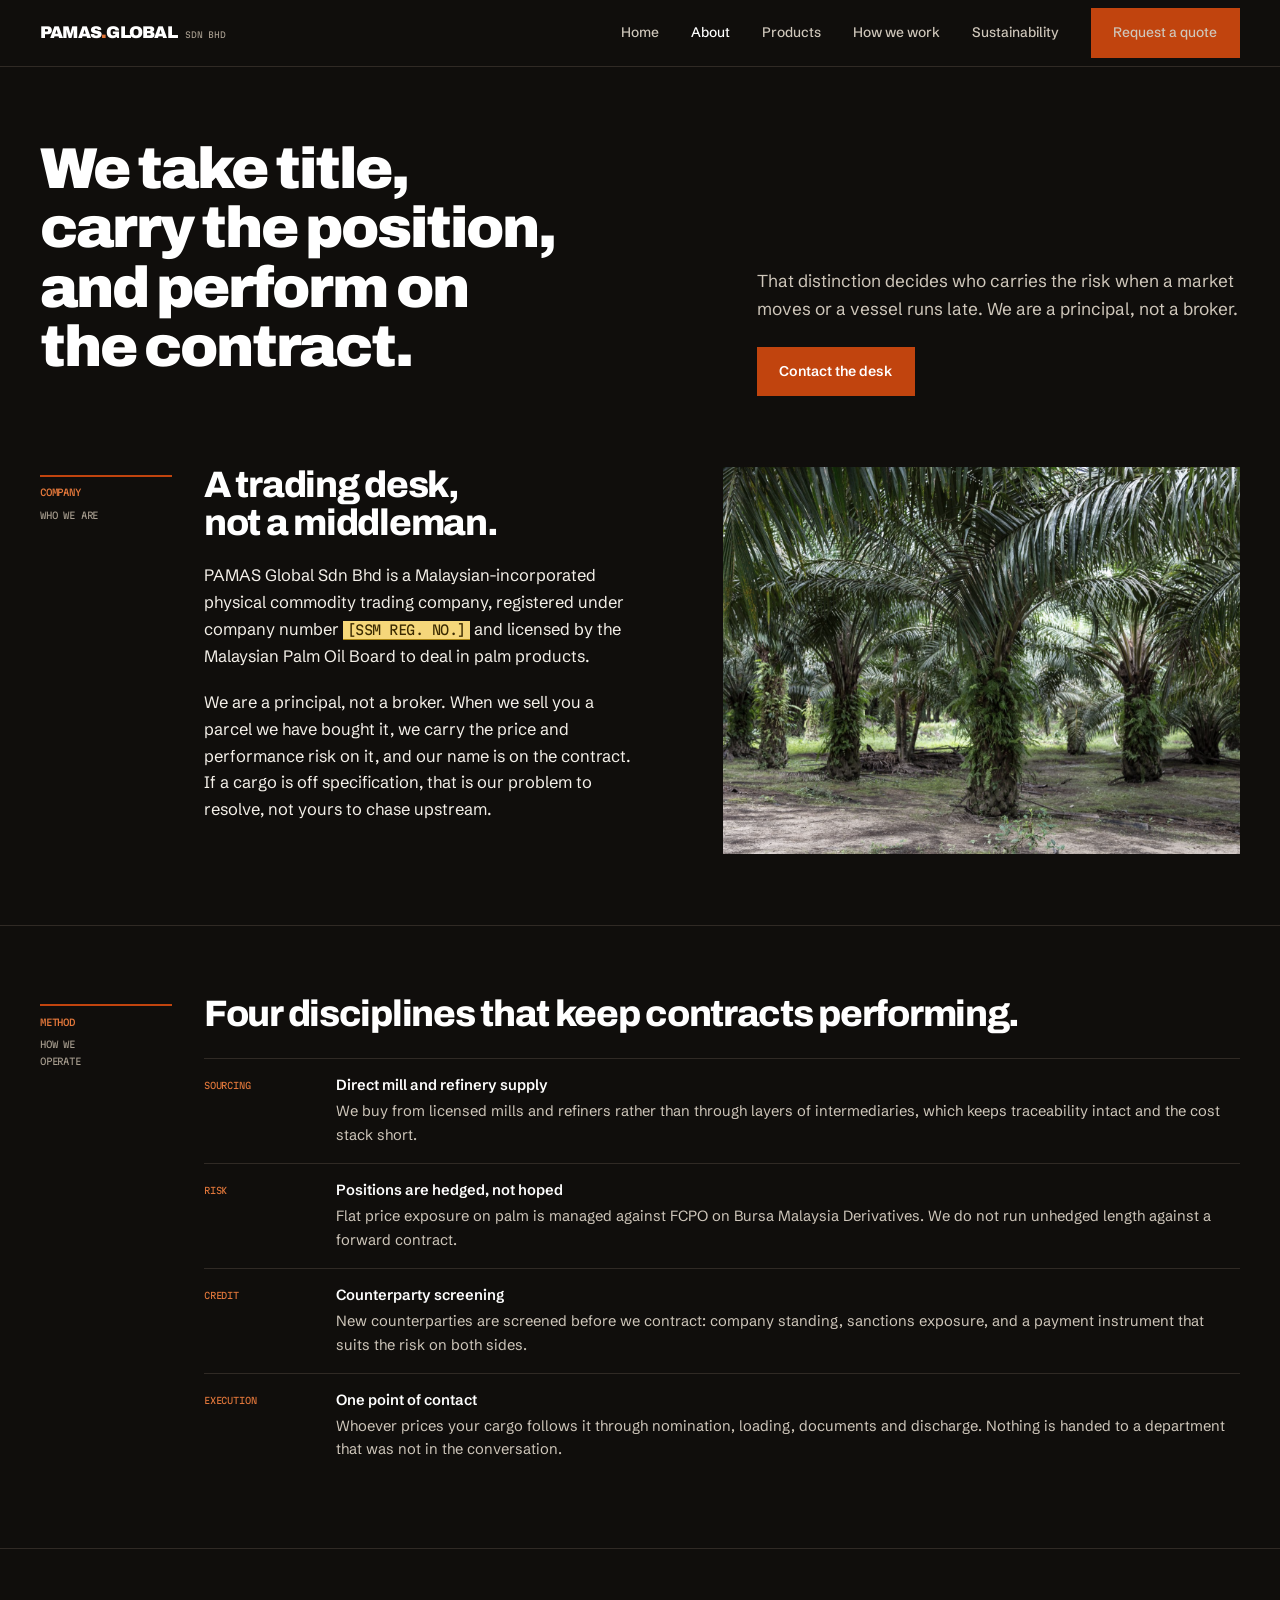
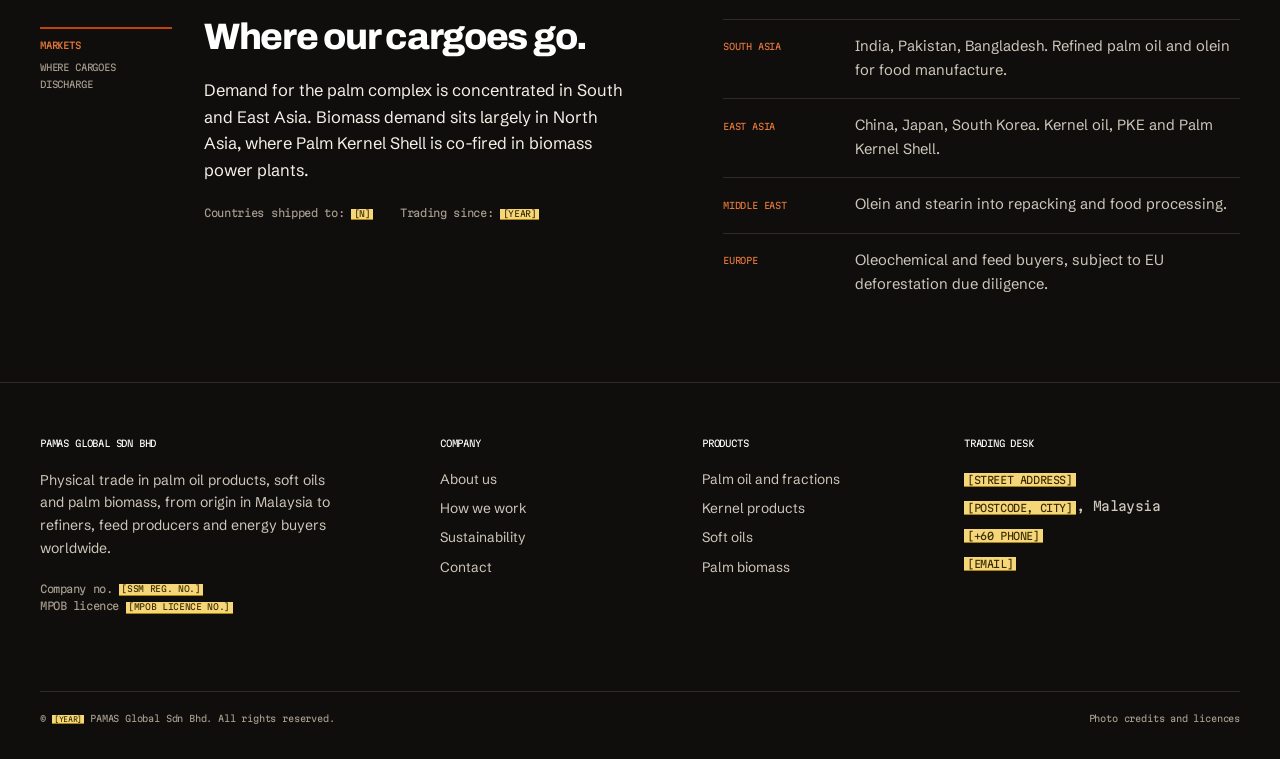
==== commit 54bd8dc5: "Rebuild around the fraction axis The previous pass changed surface treatment but kept the underlying" ====
--- a/about.html
+++ b/about.html
@@ -31,14 +31,13 @@
 </header>
 
 <main id="main">
-  <section class="hero">
-    <div class="hero__bg"><img src="assets/img/estate-pd.jpg" alt="" fetchpriority="high"></div>
-    <div class="wrap hero__inner">
-      <div class="hero__grid">
+  <section class="open">
+    <div class="wrap">
+      <div class="open__grid">
+        <div><h1>We take title, carry the position, and perform on the contract.</h1></div>
         <div>
-          <h1>We take title, carry the position, and perform on the contract.</h1>
-          <p class="hero__sub">That distinction decides who carries the risk when a market moves or a vessel runs late.</p>
-          <div class="btn-row">
+          <p class="open__sub">That distinction decides who carries the risk when a market moves or a vessel runs late. We are a principal, not a broker.</p>
+          <div class="btn-row" style="margin-top:1.5rem">
             <a class="btn btn--primary" href="contact.html">Contact the desk</a>
             
           </div>
@@ -137,11 +136,11 @@
     <div class="foot__grid">
       <div>
         <h2>PAMAS Global Sdn Bhd</h2>
-        <p style="color:#A8B8C0; font-size:.88rem; max-width:34ch">
+        <p style="color:var(--paper-2); font-size:.88rem; max-width:34ch">
           Physical trade in palm oil products, soft oils and palm biomass, from
           origin in Malaysia to refiners, feed producers and energy buyers worldwide.
         </p>
-        <p class="mono" style="font-size:.7rem; color:#7D919B">
+        <p class="mono" style="font-size:.66rem; color:var(--muted)">
           Company no. <span class="tbd">[SSM REG. NO.]</span><br>
           MPOB licence <span class="tbd">[MPOB LICENCE NO.]</span>
         </p>
--- a/assets/css/site.css
+++ b/assets/css/site.css
@@ -1,151 +1,133 @@
-@import url('https://fonts.googleapis.com/css2?family=Geist:wght@400;500;600;700;800&family=Geist+Mono:wght@400;500&display=swap');
+@import url('https://fonts.googleapis.com/css2?family=Archivo:wght@400;500;600;800;900&family=Schibsted+Grotesk:wght@400;500;600&family=Martian+Mono:wght@300;400;500&display=swap');
 
 /* ==========================================================================
    PAMAS GLOBAL
-   Language: trading document. A physical commodity contract is a ruled sheet
-   of grouped parameters, so the page is built from rules and columns rather
-   than cards and bands.
-   Theme is locked light. Navy is ink and rule colour, never a background slab,
-   which is what made the previous build read as stacked blocks.
-   Dials: variance 6 / motion 3 / density 7
+
+   Organising idea: THE FRACTION.
+   Everything traded here is one raw material separated by temperature. Cool
+   crude palm oil and it splits into olein (liquid) and stearin (solid). Every
+   parameter on this site, iodine value, cloud point, melting point, measures
+   the same thing: where on the hardness axis a fraction sits.
+
+   So the site is built on that axis. The range is drawn as a chart against
+   real iodine values, and the palette is taken from the appearance of the
+   fractions themselves rather than from corporate blue.
+
+   Theme locked dark. A trading screen is dark, and the material ramp only
+   reads properly against it.
    ========================================================================== */
 :root {
-  --ink:        #0D1B24;
-  --ink-2:      #1E3440;
-  --ink-soft:   #3D525C;
-  --muted:      #5A6970;
-  --ground:     #EEF0F1;
-  --ground-2:   #E4E7E8;
-  --panel:      #FFFFFF;
-  --rule:       #CFD5D7;
-  --rule-soft:  #DFE3E4;
-  --rule-dark:  #2C4453;
-  --accent:     #AE4C12;
-  --accent-dk:  #8E3C0C;
-
-  --sans: 'Geist', system-ui, -apple-system, 'Segoe UI', sans-serif;
-  --mono: 'Geist Mono', ui-monospace, 'SF Mono', Menlo, monospace;
-
-  --page: 1320px;
-  --gut: clamp(1.15rem, 3.5vw, 2.75rem);
-  --rail: 148px;
-
-  --s1: .375rem; --s2: .75rem;  --s3: 1.25rem;
-  --s4: 2rem;    --s5: 3.25rem; --s6: 5rem;
+  --void:     #100E0C;   /* warm near-black, never pure */
+  --void-2:   #181513;
+  --void-3:   #221E1A;
+  --line:     #302A25;
+  --line-2:   #473E36;
+
+  --paper:    #F4F0E9;
+  --paper-2:  #CFC7BB;
+  --muted:    #A79D8F;
+
+  /* the fractions, in the order they separate */
+  --f-hard:   #F1E9D7;   /* kernel oil, stearin: solid at room temperature */
+  --f-mid:    #E8BE72;   /* palm oil, olein */
+  --f-soft:   #C87B22;   /* superolein and the soft oils */
+  --crude:    #C1440E;   /* crude palm oil, the raw material */
+  --crude-lt: #E4783B;   /* the same red, legible on the dark ground */
+
+  --sans: 'Schibsted Grotesk', system-ui, -apple-system, sans-serif;
+  --disp: 'Archivo', system-ui, -apple-system, sans-serif;
+  --mono: 'Martian Mono', ui-monospace, 'SF Mono', Menlo, monospace;
+
+  --page: 1280px;
+  --gut: clamp(1.15rem, 3.5vw, 2.5rem);
+
+  --s1: .375rem; --s2: .75rem; --s3: 1.25rem;
+  --s4: 2rem;    --s5: 3.5rem; --s6: 5.5rem;
 }
 
 *, *::before, *::after { box-sizing: border-box; }
-
 html { -webkit-text-size-adjust: 100%; }
 @media (prefers-reduced-motion: reduce) {
-  *, *::before, *::after {
-    animation-duration: .01ms !important; animation-iteration-count: 1 !important;
-    transition-duration: .01ms !important;
-  }
+  *, *::before, *::after { transition-duration: .01ms !important; animation-duration: .01ms !important; }
 }
 
 body {
   margin: 0;
   font-family: var(--sans);
   font-size: 16.5px;
-  line-height: 1.6;
-  color: var(--ink);
-  background: var(--ground);
+  line-height: 1.62;
+  color: var(--paper);
+  background: var(--void);
   -webkit-font-smoothing: antialiased;
-  font-feature-settings: "cv11", "ss01";
 }
 
 h1, h2, h3 {
-  font-family: var(--sans);
-  font-weight: 700;
-  letter-spacing: -.028em;
-  line-height: 1.06;
+  font-family: var(--disp);
+  font-weight: 800;
+  letter-spacing: -.035em;
+  line-height: 1.03;
   margin: 0 0 var(--s3);
   text-wrap: balance;
-}
-h1 { font-size: clamp(2.15rem, 4vw, 3.35rem); font-weight: 800; }
-h2 { font-size: clamp(1.7rem, 3vw, 2.5rem); }
-h3 { font-size: 1.02rem; font-weight: 600; letter-spacing: -.012em; }
-p { margin: 0 0 var(--s3); max-width: 64ch; }
-strong { font-weight: 600; }
+  color: #fff;
+}
+h1 { font-size: clamp(2.2rem, 4.5vw, 3.8rem); font-weight: 900; }
+h2 { font-size: clamp(1.6rem, 2.9vw, 2.3rem); }
+h3 { font-size: 1rem; font-weight: 600; letter-spacing: -.012em; font-family: var(--sans); }
+p { margin: 0 0 var(--s3); max-width: 62ch; }
+strong { font-weight: 600; color: #fff; }
 
 a { color: inherit; }
 a:focus-visible, button:focus-visible, input:focus-visible,
-select:focus-visible, textarea:focus-visible, summary:focus-visible {
-  outline: 2px solid var(--accent);
-  outline-offset: 2px;
+select:focus-visible, textarea:focus-visible {
+  outline: 2px solid var(--crude-lt); outline-offset: 2px;
 }
 img { max-width: 100%; height: auto; display: block; }
 
-/* --- page frame --------------------------------------------------------- */
 .wrap { max-width: var(--page); margin-inline: auto; padding-inline: var(--gut); }
-
-/* Density 7: sections are separated by a rule, not by a colour change. */
-.band { border-top: 1px solid var(--rule); }
+.band { border-top: 1px solid var(--line); }
 .band--flush { border-top: 0; }
-.band__inner { padding-block: clamp(2.75rem, 5.5vw, 4.5rem); }
-
-/* --- the rail -----------------------------------------------------------
-   A contract carries its clause reference in the margin. The rail does the
-   job every repeated eyebrow was doing, without stacking a label above every
-   headline.                                                                */
+.band__inner { padding-block: clamp(2.75rem, 5.5vw, 4.75rem); }
+
+.lede { font-size: clamp(1.02rem, 1.4vw, 1.16rem); color: var(--paper-2); max-width: 56ch; }
+.note { font-family: var(--mono); font-size: .66rem; line-height: 1.75; color: var(--muted); letter-spacing: -.03em; }
+
+/* --- margin rail --------------------------------------------------------- */
 .railed { display: grid; gap: var(--s3) var(--s4); }
-@media (min-width: 900px) {
-  .railed { grid-template-columns: var(--rail) minmax(0, 1fr); }
-}
+@media (min-width: 900px) { .railed { grid-template-columns: 132px minmax(0, 1fr); } }
 .rail {
-  font-family: var(--mono);
-  font-size: .68rem;
-  letter-spacing: .1em;
-  text-transform: uppercase;
-  color: var(--muted);
-  padding-top: .45rem;
+  font-family: var(--mono); font-size: .58rem; letter-spacing: -.02em;
+  text-transform: uppercase; color: var(--muted); padding-top: .5rem; line-height: 1.8;
 }
 .rail b {
-  display: block; color: var(--accent); font-weight: 500;
-  border-top: 2px solid var(--accent); padding-top: .5rem; margin-bottom: .3rem;
+  display: block; color: var(--crude-lt); font-weight: 500;
+  border-top: 2px solid var(--crude); padding-top: .55rem; margin-bottom: .35rem;
 }
 @media (max-width: 899px) {
-  .rail { display: flex; gap: .6rem; align-items: baseline; padding-top: 0; }
+  .rail { display: flex; gap: .7rem; align-items: baseline; padding-top: 0; }
   .rail b { border-top: 0; padding-top: 0; margin-bottom: 0; }
 }
 
-.lede { font-size: clamp(1.02rem, 1.4vw, 1.16rem); color: var(--ink-soft); max-width: 58ch; }
-.note { font-family: var(--mono); font-size: .74rem; color: var(--muted); line-height: 1.55; }
-
-/* --- masthead ----------------------------------------------------------- */
+/* --- masthead ------------------------------------------------------------ */
 .skip {
-  position: absolute; left: -9999px; z-index: 99;
-  background: var(--accent); color: #fff; padding: .8rem 1.1rem;
-  font-family: var(--mono); font-size: .82rem; text-decoration: none;
+  position: absolute; left: -9999px; z-index: 99; background: var(--crude); color: #fff;
+  padding: .8rem 1.1rem; font-family: var(--mono); font-size: .72rem; text-decoration: none;
 }
 .skip:focus { left: 0; top: 0; }
 
-.masthead { background: var(--ink); color: #fff; }
-.masthead__bar {
-  display: flex; align-items: center; justify-content: space-between;
-  gap: var(--s4); height: 68px;
-}
+.masthead { border-bottom: 1px solid var(--line); }
+.masthead__bar { display: flex; align-items: center; justify-content: space-between; gap: var(--s4); height: 66px; }
 .brand { display: flex; align-items: baseline; gap: .5rem; text-decoration: none; color: #fff; }
-.brand__name { font-weight: 800; font-size: 1.1rem; letter-spacing: -.03em; }
-.brand__name i { font-style: normal; color: var(--accent); }
-.brand__sub {
-  font-family: var(--mono); font-size: .6rem; letter-spacing: .14em;
-  text-transform: uppercase; color: #7D919B;
-}
+.brand__name { font-family: var(--disp); font-weight: 900; font-size: 1.06rem; letter-spacing: -.045em; }
+.brand__name i { font-style: normal; color: var(--crude-lt); }
+.brand__sub { font-family: var(--mono); font-size: .52rem; letter-spacing: -.02em; text-transform: uppercase; color: var(--muted); }
 @media (max-width: 620px) { .brand__sub { display: none; } }
 
 .nav { display: flex; align-items: center; gap: var(--s4); }
-.nav a {
-  font-size: .875rem; font-weight: 500; text-decoration: none; color: #C4D0D6;
-  transition: color .15s ease;
-}
-.nav a:hover { color: #fff; }
-.nav a[aria-current="page"] { color: #fff; }
-.nav__cta { margin-left: var(--s1); }
+.nav a { font-size: .86rem; font-weight: 500; text-decoration: none; color: var(--paper-2); transition: color .15s ease; }
+.nav a:hover, .nav a[aria-current="page"] { color: #fff; }
 
 .nav-toggle {
-  display: none; background: none; border: 1px solid #33505E; color: #fff;
+  display: none; background: none; border: 1px solid var(--line-2); color: #fff;
   width: 44px; height: 44px; cursor: pointer; align-items: center; justify-content: center;
 }
 @media (max-width: 940px) {
@@ -154,221 +136,233 @@
   .nav {
     display: none; position: absolute; top: 100%; left: 0; right: 0; z-index: 50;
     flex-direction: column; align-items: stretch; gap: 0;
-    background: var(--ink-2); padding: var(--s2) var(--gut) var(--s3);
+    background: var(--void-2); padding: var(--s2) var(--gut) var(--s3);
+    border-bottom: 1px solid var(--line);
   }
   .nav[data-open="true"] { display: flex; }
-  .nav a { padding: .85rem 0; border-bottom: 1px solid #33505E; }
-  .nav__cta { margin: var(--s3) 0 0; justify-content: center; }
-}
-
-/* --- buttons ------------------------------------------------------------ */
+  .nav a { padding: .85rem 0; border-bottom: 1px solid var(--line); }
+  .nav__cta { margin-top: var(--s3); justify-content: center; }
+}
+
+/* --- buttons ------------------------------------------------------------- */
 .btn {
   display: inline-flex; align-items: center; justify-content: center;
-  font-family: var(--sans); font-weight: 600; font-size: .9rem;
-  padding: .8rem 1.4rem; min-height: 46px; white-space: nowrap;
+  font-family: var(--sans); font-weight: 600; font-size: .88rem;
+  padding: .78rem 1.35rem; min-height: 46px; white-space: nowrap;
   border: 1px solid transparent; text-decoration: none; cursor: pointer;
   transition: background-color .15s ease, border-color .15s ease, transform .1s ease;
 }
 .btn:active { transform: translateY(1px); }
-.btn--primary { background: var(--accent); color: #fff; }
-.btn--primary:hover { background: var(--accent-dk); }
-.btn--line { border-color: var(--rule); background: transparent; color: var(--ink); }
-.btn--line:hover { border-color: var(--ink); }
-.btn--ondark { border-color: rgba(255,255,255,.45); color: #fff; background: transparent; }
-.btn--ondark:hover { border-color: #fff; background: rgba(255,255,255,.1); }
+.btn--primary { background: var(--crude); color: #fff; }
+.btn--primary:hover { background: #A63A0B; }
+.btn--line { border-color: var(--line-2); color: var(--paper); }
+.btn--line:hover { border-color: var(--paper); }
 .btn-row { display: flex; flex-wrap: wrap; gap: var(--s2); }
 
-/* --- LAYOUT FAMILY A: full-bleed media hero ----------------------------- */
-.hero { position: relative; background: var(--ink); color: #fff; overflow: hidden; }
-.hero__bg { position: absolute; inset: 0; }
-.hero__bg img { width: 100%; height: 100%; object-fit: cover; }
-.hero__bg::after {
-  content: ""; position: absolute; inset: 0;
-  background: linear-gradient(96deg, #0D1B24 6%, rgba(13,27,36,.93) 40%,
-                              rgba(13,27,36,.66) 68%, rgba(13,27,36,.34) 100%);
-}
-.hero__inner { position: relative; z-index: 2; padding-block: clamp(3rem, 7vw, 5.5rem); }
-@media (min-width: 1000px) {
-  .hero__grid { display: grid; grid-template-columns: minmax(0,1fr) 268px; gap: var(--s6); align-items: end; }
-}
-.hero h1 { color: #fff; max-width: 24ch; margin-bottom: var(--s3); }
-.hero__sub { font-size: clamp(1rem, 1.35vw, 1.14rem); color: #C2D0D7; max-width: 46ch; margin-bottom: var(--s4); }
-
-/* Trading parameters as a vertical ledger beside the headline, the way a
-   position sheet lists its terms. */
-/* The terms sit over the bright side of the photograph, so they carry their
-   own scrim rather than relying on the hero gradient reaching that far. */
-.terms {
-  border-top: 1px solid rgba(255,255,255,.3);
-  background: rgba(9,20,27,.74);
-  padding: 0 1rem .35rem;
-  margin: 0;
-}
-.terms div {
-  display: flex; justify-content: space-between; gap: var(--s2);
-  padding: .58rem 0; border-bottom: 1px solid rgba(255,255,255,.14);
-}
-.terms dt { font-family: var(--mono); font-size: .68rem; letter-spacing: .09em;
-  text-transform: uppercase; color: #A9BCC4; margin: 0; }
-.terms dd { font-family: var(--mono); font-size: .8rem; color: #fff; margin: 0; text-align: right; }
-@media (max-width: 999px) { .terms { margin-top: var(--s4); max-width: 420px; } }
-
-/* --- LAYOUT FAMILY B: the ledger ----------------------------------------
-   One grouped table replaces the banned three-equal-cards row. Clusters get
-   a single rule; individual rows do not.                                   */
+/* --- OPENING -------------------------------------------------------------
+   No photograph behind the headline. The thesis of this business is the
+   separation itself, so the opening states it and then shows the axis.     */
+.open { padding-block: clamp(2.75rem, 6vw, 4.5rem) 0; }
+.open h1 { max-width: 18ch; margin-bottom: var(--s3); }
+.open h1 em { font-style: normal; color: var(--crude-lt); }
+.open__grid { display: grid; gap: var(--s4); }
+@media (min-width: 940px) {
+  .open__grid { grid-template-columns: minmax(0,1.3fr) minmax(0,1fr); gap: var(--s6); align-items: end; }
+}
+.open__sub { font-size: clamp(1rem, 1.35vw, 1.12rem); color: var(--paper-2); max-width: 44ch; }
+
+/* --- THE FRACTION AXIS: signature ---------------------------------------
+   Products plotted against real iodine value. Left is hard fat, right is
+   liquid oil. This is the physics of the trade, not a metaphor, and it
+   answers the buyer's real question: which fraction do I need.             */
+.axis { margin: 0; }
+/* The scale shares the row grid, so a tick sits directly above the value it
+   labels. A gradient spanning the full width while the bars are inset would
+   make the chart lie. */
+.axis__head { display: grid; gap: .2rem .9rem; }
+@media (min-width: 780px) { .axis__head { grid-template-columns: 14rem minmax(0,1fr) 10.5rem; } }
+.axis__scale {
+  grid-column: 2; position: relative; height: 9px; margin-bottom: .45rem;
+  background: linear-gradient(90deg, var(--f-hard) 0%, var(--f-mid) 44%, var(--f-soft) 80%, #8E5416 100%);
+}
+.axis__ticks {
+  grid-column: 2; position: relative; height: 1.3rem; margin-bottom: var(--s3);
+  font-family: var(--mono); font-size: .55rem; color: var(--muted); letter-spacing: -.03em;
+}
+.axis__unit {
+  grid-column: 1; grid-row: 1 / span 2; align-self: end; padding-bottom: 1.5rem;
+  font-family: var(--mono); font-size: .55rem; color: var(--muted);
+  text-transform: uppercase; letter-spacing: -.02em;
+}
+@media (max-width: 779px) {
+  /* Single column below 780px: the scale must span the same width the plotted
+     bars span, or the ticks label nothing. */
+  .axis__head { grid-template-columns: 1fr; }
+  .axis__unit { grid-column: 1; grid-row: auto; padding-bottom: .4rem; align-self: start; }
+  .axis__scale, .axis__ticks { grid-column: 1; }
+}
+.axis__ticks span { position: absolute; transform: translateX(-50%); white-space: nowrap; }
+.axis__ticks span:first-child { transform: none; }
+.axis__ticks span:last-child { transform: translateX(-100%); }
+
+.axis__rows { list-style: none; margin: 0; padding: 0; }
+.axis__row {
+  display: grid; gap: .2rem .9rem; padding: .6rem 0;
+  border-bottom: 1px solid var(--line); align-items: center;
+}
+@media (min-width: 780px) {
+  .axis__row { grid-template-columns: 14rem minmax(0,1fr) 10.5rem; padding: .46rem 0; }
+}
+.axis__row:last-child { border-bottom: 0; }
+.axis__row:hover { background: var(--void-2); }
+.axis__name { font-weight: 600; font-size: .92rem; color: #fff; }
+.axis__name small { display: block; font-weight: 400; font-size: .72rem; color: var(--muted); }
+.axis__track { position: relative; height: 20px; }
+.axis__track::before {
+  content: ""; position: absolute; left: 0; right: 0; top: 50%; height: 1px; background: var(--line);
+}
+.axis__span {
+  position: absolute; top: 50%; transform: translateY(-50%);
+  height: 9px; min-width: 5px; background: var(--bar, var(--f-mid));
+}
+.axis__val {
+  font-family: var(--mono); font-size: .62rem; color: var(--paper-2);
+  letter-spacing: -.04em; white-space: nowrap;
+}
+.axis__val b { color: #fff; font-weight: 400; }
+@media (max-width: 779px) {
+  .axis__row { grid-template-columns: 1fr; }
+  .axis__val { order: 2; }
+  .axis__track { order: 3; }
+}
+.axis__legend {
+  display: flex; flex-wrap: wrap; gap: var(--s2) var(--s4); margin-top: var(--s4);
+  font-family: var(--mono); font-size: .58rem; color: var(--muted); letter-spacing: -.02em;
+}
+.axis__legend span { display: flex; align-items: center; gap: .45rem; }
+.axis__legend i { width: 15px; height: 8px; display: block; }
+
+/* --- ledger -------------------------------------------------------------- */
 .ledger { width: 100%; border-collapse: collapse; }
-.ledger caption { text-align: left; padding-bottom: var(--s3); }
-.ledger th, .ledger td { text-align: left; padding: .62rem .9rem .62rem 0; vertical-align: baseline; }
+.ledger th, .ledger td { text-align: left; padding: .56rem .9rem .56rem 0; vertical-align: baseline; }
 .ledger thead th {
-  font-family: var(--mono); font-size: .64rem; letter-spacing: .1em; text-transform: uppercase;
-  font-weight: 400; color: var(--muted); padding-bottom: .5rem;
-  border-bottom: 1px solid var(--rule);
-}
-.ledger tbody th { font-weight: 600; font-size: .95rem; padding-right: var(--s4); }
-.ledger td { font-family: var(--mono); font-size: .8rem; color: var(--ink-soft); font-variant-numeric: tabular-nums; }
+  font-family: var(--mono); font-size: .55rem; letter-spacing: -.02em; text-transform: uppercase;
+  font-weight: 400; color: var(--muted); border-bottom: 1px solid var(--line); padding-bottom: .5rem;
+}
+.ledger tbody th { font-weight: 600; font-size: .92rem; color: #fff; padding-right: var(--s4); }
+.ledger td { font-family: var(--mono); font-size: .64rem; color: var(--paper-2); letter-spacing: -.04em; }
+.ledger .cluster th {
+  border-top: 1px solid var(--line); padding-top: 1.6rem; padding-bottom: .25rem;
+  font-family: var(--mono); font-size: .58rem; font-weight: 400; text-transform: uppercase;
+  color: var(--crude-lt); letter-spacing: -.02em;
+}
 .ledger tbody tr:first-child th, .ledger tbody tr:first-child td { padding-top: .9rem; }
-.ledger tbody tr:last-child th, .ledger tbody tr:last-child td { padding-bottom: 1.1rem; }
-/* Cluster heading carries the only divider in the group. */
-.ledger .cluster th {
-  border-top: 1px solid var(--rule);
-  padding-top: 1.5rem; padding-bottom: .2rem;
-  font-family: var(--mono); font-size: .68rem; font-weight: 500;
-  letter-spacing: .12em; text-transform: uppercase; color: var(--accent);
-}
-.ledger tbody tr:not(.cluster):hover th,
-.ledger tbody tr:not(.cluster):hover td { background: var(--ground-2); }
+.ledger tbody tr:not(.cluster):hover th, .ledger tbody tr:not(.cluster):hover td { background: var(--void-2); }
 .tablescroll { overflow-x: auto; }
-.tablescroll .ledger { min-width: 660px; }
-
-/* --- LAYOUT FAMILY C: statement + definition list ------------------------ */
+.tablescroll .ledger { min-width: 700px; }
+
+/* --- statement + definition list ----------------------------------------- */
 .statement { display: grid; gap: var(--s4); }
-@media (min-width: 940px) {
-  .statement { grid-template-columns: minmax(0, 5fr) minmax(0, 6fr); gap: var(--s6); align-items: start; }
-}
+@media (min-width: 940px) { .statement { grid-template-columns: minmax(0,5fr) minmax(0,6fr); gap: var(--s6); align-items: start; } }
 .deflist { margin: 0; }
-.deflist > div {
-  display: grid; gap: .2rem .5rem; padding: .95rem 0;
-  border-top: 1px solid var(--rule-soft);
-}
-@media (min-width: 640px) { .deflist > div { grid-template-columns: 128px minmax(0,1fr); gap: var(--s3); } }
+.deflist > div { display: grid; gap: .2rem .5rem; padding: .95rem 0; border-top: 1px solid var(--line); }
+@media (min-width: 640px) { .deflist > div { grid-template-columns: 112px minmax(0,1fr); gap: var(--s3); } }
 .deflist dt {
-  font-family: var(--mono); font-size: .66rem; letter-spacing: .1em;
-  text-transform: uppercase; color: var(--accent); padding-top: .18rem;
-}
-.deflist dd { margin: 0; font-size: .93rem; color: var(--ink-soft); }
-.deflist dd b { color: var(--ink); font-weight: 600; display: block; margin-bottom: .1rem; }
-
-/* --- LAYOUT FAMILY F: wide prose over a multi-column list ---------------- */
-.wideprose { max-width: 72ch; }
+  font-family: var(--mono); font-size: .56rem; text-transform: uppercase;
+  color: var(--crude-lt); padding-top: .32rem; letter-spacing: -.02em;
+}
+.deflist dd { margin: 0; font-size: .92rem; color: var(--paper-2); }
+.deflist dd b { color: #fff; font-weight: 600; display: block; margin-bottom: .12rem; }
+
+/* --- wide prose + columns ------------------------------------------------ */
+.wideprose { max-width: 70ch; }
 .cols2 { columns: 2; column-gap: var(--s6); margin-top: var(--s4); }
 .cols2 li { break-inside: avoid; }
 @media (max-width: 720px) { .cols2 { columns: 1; } }
 
-/* --- LAYOUT FAMILY G: closing row --------------------------------------- */
+/* --- closing row --------------------------------------------------------- */
 .ctarow { display: flex; flex-wrap: wrap; gap: var(--s4); align-items: center; justify-content: space-between; }
 .ctarow > div:first-child { flex: 1 1 26rem; }
 
-/* --- LAYOUT FAMILY D: full-bleed image break ---------------------------- */
-.break { position: relative; min-height: clamp(280px, 42vw, 440px); display: grid; align-items: end; }
+/* --- image break --------------------------------------------------------- */
+.break { position: relative; min-height: clamp(250px, 36vw, 380px); display: grid; align-items: end; }
 .break__bg { position: absolute; inset: 0; }
-.break__bg img { width: 100%; height: 100%; object-fit: cover; }
+.break__bg img { width: 100%; height: 100%; object-fit: cover; filter: saturate(.7) contrast(1.04); }
 .break__bg::after {
   content: ""; position: absolute; inset: 0;
-  background: linear-gradient(to top, rgba(13,27,36,.9) 8%, rgba(13,27,36,.25) 62%, rgba(13,27,36,.1) 100%);
+  background: linear-gradient(to top, var(--void) 5%, rgba(16,14,12,.6) 58%, rgba(16,14,12,.35) 100%);
 }
 .break__text {
   position: relative; z-index: 2; color: #fff; padding-block: var(--s4);
-  font-size: clamp(1.15rem, 2.1vw, 1.7rem); font-weight: 600; letter-spacing: -.02em;
-  max-width: 30ch; line-height: 1.22;
-}
-
-/* --- LAYOUT FAMILY E: inset panel ---------------------------------------- */
-.panel { background: var(--panel); border: 1px solid var(--rule); padding: clamp(1.5rem, 3vw, 2.5rem); }
-.panel--dark { background: var(--ink); border-color: var(--ink); color: #fff; }
-.panel--dark h2, .panel--dark h3 { color: #fff; }
-.panel--dark p { color: #B9C7CE; }
-.panel--dark a { color: #fff; }
-
-/* --- process: a real sequence ------------------------------------------- */
+  font-family: var(--disp); font-size: clamp(1.1rem, 2vw, 1.55rem); font-weight: 800;
+  letter-spacing: -.03em; max-width: 32ch; line-height: 1.2;
+}
+
+/* --- sequence ------------------------------------------------------------ */
 .seq { margin: 0; padding: 0; list-style: none; counter-reset: s; }
-.seq > li {
-  counter-increment: s; padding-block: var(--s4);
-  border-top: 1px solid var(--rule); display: grid; gap: var(--s2) var(--s4);
-}
-@media (min-width: 900px) { .seq > li { grid-template-columns: var(--rail) minmax(0,1fr) minmax(0,17rem); } }
-.seq__n { font-family: var(--mono); font-size: .68rem; letter-spacing: .1em; color: var(--accent); }
+.seq > li { counter-increment: s; padding-block: var(--s4); border-top: 1px solid var(--line); display: grid; gap: var(--s2) var(--s4); }
+@media (min-width: 900px) { .seq > li { grid-template-columns: 132px minmax(0,1fr) minmax(0,16rem); } }
+.seq__n { font-family: var(--mono); font-size: .58rem; color: var(--crude-lt); letter-spacing: -.02em; }
 .seq__n::before { content: counter(s, decimal-leading-zero); }
-.seq h3 { margin-bottom: .35rem; font-size: 1.12rem; }
-.seq p { margin: 0; font-size: .94rem; color: var(--ink-soft); }
-.seq__meta { font-family: var(--mono); font-size: .72rem; color: var(--muted); line-height: 1.7; }
-.seq__meta b { color: var(--ink); font-weight: 500; }
-
-/* --- figures ------------------------------------------------------------ */
+.seq h3 { margin-bottom: .35rem; font-size: 1.06rem; font-family: var(--disp); font-weight: 800; letter-spacing: -.028em; }
+.seq p { margin: 0; font-size: .92rem; color: var(--paper-2); }
+.seq__meta { font-family: var(--mono); font-size: .6rem; color: var(--muted); line-height: 1.9; letter-spacing: -.03em; }
+.seq__meta b { color: var(--paper); font-weight: 400; }
+
+/* --- panels, figures, lists ---------------------------------------------- */
+.panel { background: var(--void-2); border: 1px solid var(--line); padding: clamp(1.35rem, 2.8vw, 2.25rem); }
+.panel--raw { background: var(--void-3); border-color: var(--line-2); }
 .fig { margin: 0; }
-.fig img { width: 100%; aspect-ratio: 4 / 3; object-fit: cover; }
-.fig--wide img { aspect-ratio: 16 / 9; }
-
-/* --- lists -------------------------------------------------------------- */
+.fig img { width: 100%; aspect-ratio: 4/3; object-fit: cover; filter: saturate(.76); }
+
 .marks { list-style: none; padding: 0; margin: 0 0 var(--s3); }
-.marks li {
-  position: relative; padding-left: 1.15rem; margin-bottom: .55rem;
-  font-size: .94rem; color: var(--ink-soft);
-}
-.marks li::before {
-  content: ""; position: absolute; left: 0; top: .58em;
-  width: .4rem; height: 1px; background: var(--accent);
-}
-.panel--dark .marks li { color: #B9C7CE; }
-
-/* --- forms -------------------------------------------------------------- */
+.marks li { position: relative; padding-left: 1.15rem; margin-bottom: .55rem; font-size: .92rem; color: var(--paper-2); }
+.marks li::before { content: ""; position: absolute; left: 0; top: .6em; width: .4rem; height: 1px; background: var(--crude-lt); }
+
+/* --- forms --------------------------------------------------------------- */
 .field { margin-bottom: var(--s3); }
 .field label {
-  display: block; font-family: var(--mono); font-size: .68rem; letter-spacing: .1em;
-  text-transform: uppercase; color: var(--ink-soft); margin-bottom: .4rem;
-}
-.field .req { color: var(--accent); }
+  display: block; font-family: var(--mono); font-size: .56rem; text-transform: uppercase;
+  color: var(--paper-2); margin-bottom: .45rem; letter-spacing: -.02em;
+}
+.field .req { color: var(--crude-lt); }
 .field input, .field select, .field textarea {
   width: 100%; padding: .72rem .8rem; min-height: 46px;
-  font-family: var(--sans); font-size: .97rem; color: var(--ink);
-  background: var(--panel); border: 1px solid #A9B2B5;
-}
-.field input::placeholder, .field textarea::placeholder { color: #6B777C; }
-.field textarea { min-height: 130px; resize: vertical; }
-.field__hint { font-size: .82rem; color: var(--ink-soft); margin: .4rem 0 0; }
+  font-family: var(--sans); font-size: .96rem; color: var(--paper);
+  background: var(--void-3); border: 1px solid var(--line-2);
+}
+.field input::placeholder, .field textarea::placeholder { color: #9A9083; }
+.field textarea { min-height: 128px; resize: vertical; }
+.field__hint { font-size: .8rem; color: var(--muted); margin: .4rem 0 0; }
 .pair { display: grid; gap: 0 var(--s3); }
 @media (min-width: 620px) { .pair { grid-template-columns: 1fr 1fr; } }
 
-/* --- placeholder marker -------------------------------------------------- */
+/* --- placeholder --------------------------------------------------------- */
 .tbd {
-  background: #FFF0B8; color: #5C4300; border-bottom: 1.5px solid #D9A800;
-  font-family: var(--mono); font-size: .88em; padding: .05em .3em;
-}
-.panel--dark .tbd, .hero .tbd { background: #FFE9A0; color: #4A3600; }
+  background: #F5D77A; color: #3A2A00; border-bottom: 1.5px solid #A8830F;
+  font-family: var(--mono); font-size: .8em; padding: .05em .3em; letter-spacing: -.04em;
+}
 
 /* --- footer -------------------------------------------------------------- */
-.foot { background: var(--ink); color: #A8B8C0; font-size: .88rem; }
+.foot { border-top: 1px solid var(--line); color: var(--paper-2); font-size: .86rem; }
 .foot__inner { padding-block: var(--s5) var(--s4); }
 .foot h2, .foot h3 {
-  color: #fff; font-family: var(--mono); font-size: .68rem; letter-spacing: .12em;
-  text-transform: uppercase; font-weight: 500; margin-bottom: var(--s3);
-}
-.foot a { color: #A8B8C0; text-decoration: none; }
+  color: #fff; font-family: var(--mono); font-size: .58rem; text-transform: uppercase;
+  font-weight: 400; margin-bottom: var(--s3); letter-spacing: -.02em;
+}
+.foot a { color: var(--paper-2); text-decoration: none; }
 .foot a:hover { color: #fff; }
 .foot ul { list-style: none; margin: 0; padding: 0; }
 .foot li { margin-bottom: .45rem; }
 .foot__grid { display: grid; gap: var(--s4); }
 @media (min-width: 780px) { .foot__grid { grid-template-columns: 1.6fr 1fr 1fr 1.2fr; } }
 .foot__base {
-  margin-top: var(--s5); padding-top: var(--s3); border-top: 1px solid #294453;
+  margin-top: var(--s5); padding-top: var(--s3); border-top: 1px solid var(--line);
   display: flex; flex-wrap: wrap; gap: var(--s2) var(--s4); justify-content: space-between;
-  font-family: var(--mono); font-size: .68rem; color: #7D919B;
-}
-.foot__base a { color: #7D919B; }
+  font-family: var(--mono); font-size: .56rem; color: var(--muted); letter-spacing: -.02em;
+}
+.foot__base a { color: var(--muted); }
 
 /* --- utility ------------------------------------------------------------- */
-.mono { font-family: var(--mono); }
-.visually-hidden {
-  position: absolute; width: 1px; height: 1px; padding: 0; margin: -1px;
-  overflow: hidden; clip: rect(0 0 0 0); white-space: nowrap; border: 0;
-}
-.stack-sm > * + * { margin-top: var(--s2); }
+.mono { font-family: var(--mono); letter-spacing: -.04em; }
+.visually-hidden { position: absolute; width: 1px; height: 1px; padding: 0; margin: -1px; overflow: hidden; clip: rect(0 0 0 0); white-space: nowrap; border: 0; }
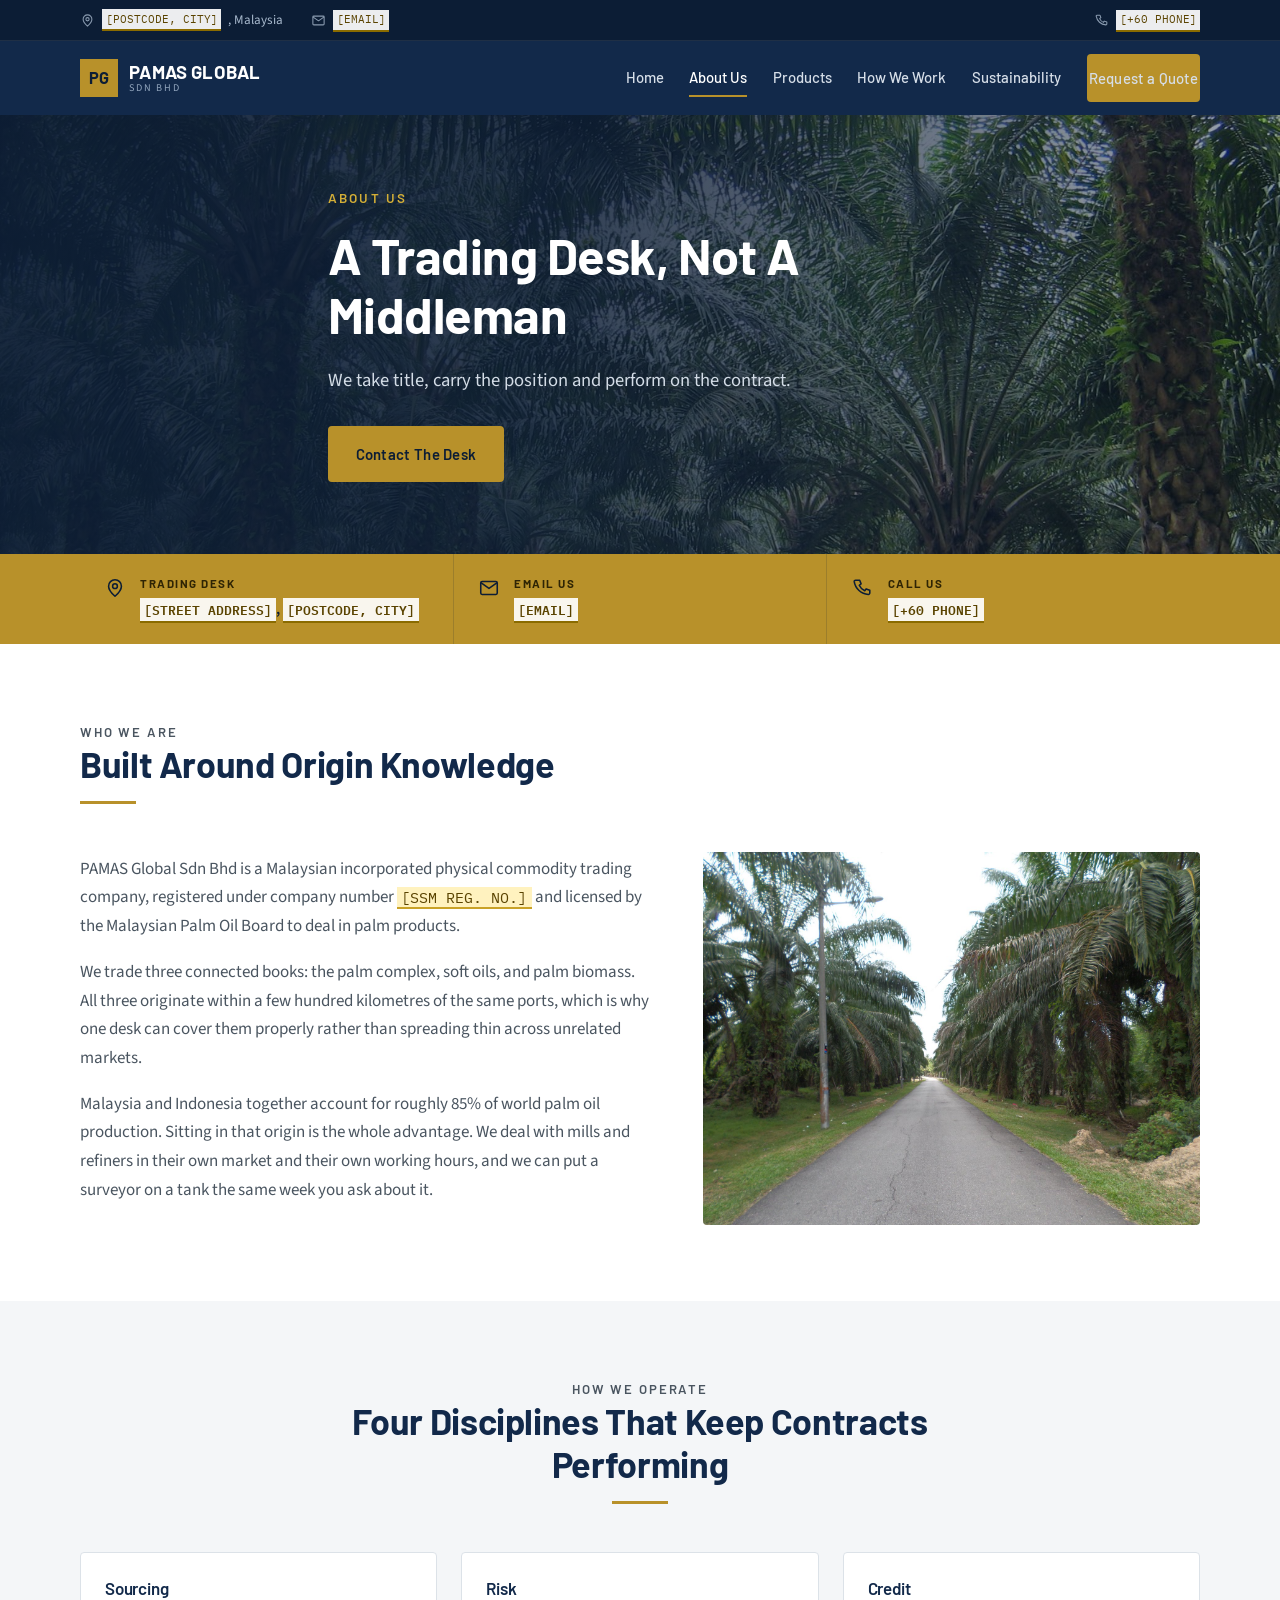
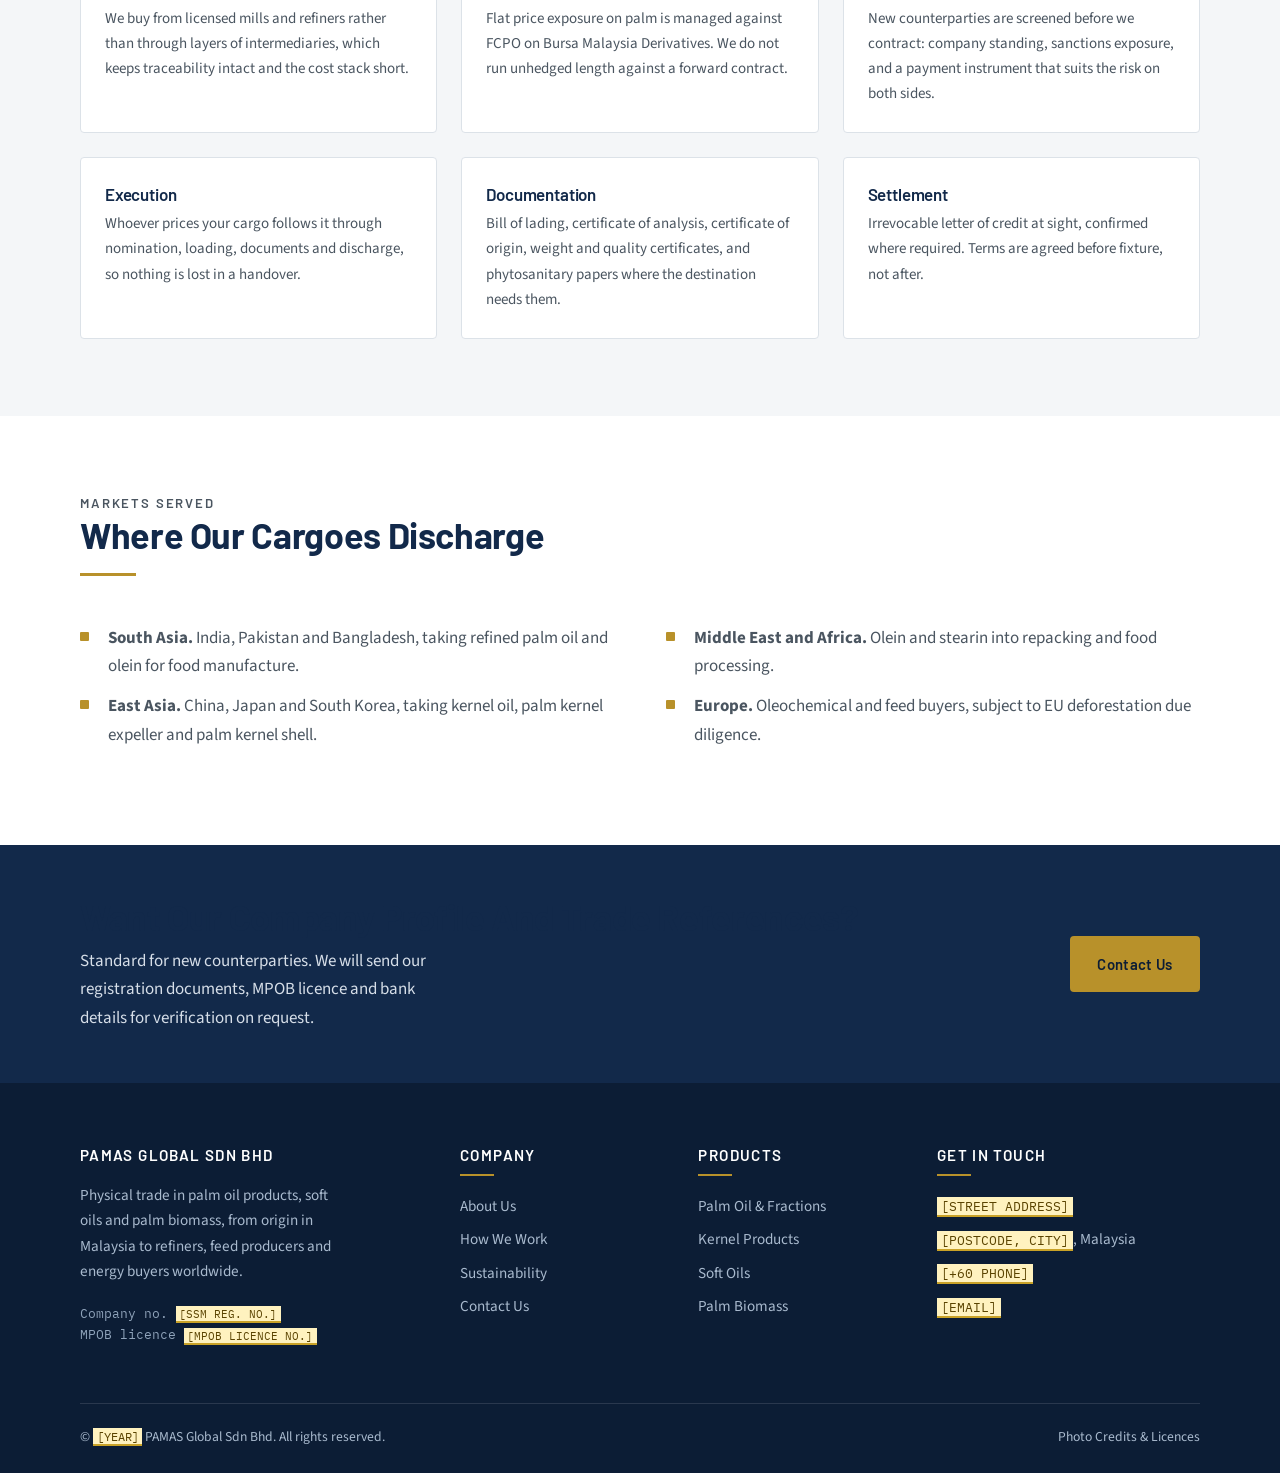
==== commit ab35660b: "Rebuild to follow the Al-Hamza reference layout Two previous passes drifted away from the reference " ====
--- a/about.html
+++ b/about.html
@@ -3,144 +3,182 @@
 <head>
 <meta charset="utf-8">
 <meta name="viewport" content="width=device-width, initial-scale=1">
-<title>About PAMAS Global Sdn Bhd, Malaysian physical commodity trader</title>
-<meta name="description" content="How PAMAS Global is structured, how it takes positions, and how it manages counterparty risk in physical palm and soft oil trade.">
+<title>About Us | PAMAS Global Sdn Bhd</title>
+<meta name="description" content="PAMAS Global Sdn Bhd is a Malaysian incorporated physical commodity trading company dealing in palm oil products, soft oils and palm biomass.">
 <link rel="stylesheet" href="assets/css/site.css">
 </head>
 <body>
 <a class="skip" href="#main">Skip to main content</a>
 
+<div class="topbar">
+  <div class="wrap topbar__in">
+    <span><svg width="15" height="15" viewBox="0 0 24 24" fill="none" stroke="currentColor" stroke-width="1.7" stroke-linecap="round" stroke-linejoin="round" aria-hidden="true"><path d="M12 21s7-6.2 7-11a7 7 0 1 0-14 0c0 4.8 7 11 7 11z"/><circle cx="12" cy="10" r="2.6"/></svg> <span class="tbd">[POSTCODE, CITY]</span>, Malaysia</span>
+    <span><svg width="15" height="15" viewBox="0 0 24 24" fill="none" stroke="currentColor" stroke-width="1.7" stroke-linecap="round" stroke-linejoin="round" aria-hidden="true"><rect x="3" y="5" width="18" height="14" rx="1.5"/><path d="m3.5 6.5 8.5 6 8.5-6"/></svg> <a href="mailto:[EMAIL]"><span class="tbd">[EMAIL]</span></a></span>
+    <span class="topbar__spacer"><svg width="15" height="15" viewBox="0 0 24 24" fill="none" stroke="currentColor" stroke-width="1.7" stroke-linecap="round" stroke-linejoin="round" aria-hidden="true"><path d="M6.5 3.5h3l1.5 4-2 1.5a12 12 0 0 0 6 6l1.5-2 4 1.5v3a1.5 1.5 0 0 1-1.6 1.5A16.5 16.5 0 0 1 3.5 5.1 1.5 1.5 0 0 1 5 3.5z"/></svg> <a href="tel:[PHONE]"><span class="tbd">[+60 PHONE]</span></a></span>
+  </div>
+</div>
+
 <header class="masthead">
   <div class="wrap masthead__bar">
     <a class="brand" href="index.html">
-      <span class="brand__name">PAMAS<i>.</i>GLOBAL</span>
-      <span class="brand__sub">Sdn Bhd</span>
+      <span class="brand__mark">PG</span>
+      <span class="brand__text">
+        <span class="brand__name">PAMAS GLOBAL</span>
+        <span class="brand__sub">Sdn Bhd</span>
+      </span>
     </a>
     <button class="nav-toggle" aria-expanded="false" aria-controls="nav" aria-label="Open menu">
-      <svg width="18" height="18" viewBox="0 0 24 24" fill="none" stroke="currentColor" stroke-width="2" aria-hidden="true"><path d="M3 6h18M3 12h18M3 18h18"/></svg>
+      <svg width="20" height="20" viewBox="0 0 24 24" fill="none" stroke="currentColor" stroke-width="2" aria-hidden="true"><path d="M3 6h18M3 12h18M3 18h18"/></svg>
     </button>
     <nav class="nav" id="nav" aria-label="Primary">
       <a href="index.html">Home</a>
-      <a href="about.html" aria-current="page">About</a>
+      <a href="about.html" aria-current="page">About Us</a>
       <a href="products.html">Products</a>
-      <a href="process.html">How we work</a>
+      <a href="process.html">How We Work</a>
       <a href="sustainability.html">Sustainability</a>
-      <a class="btn btn--primary nav__cta" href="contact.html">Request a quote</a>
+      <a class="btn btn--gold nav__cta" href="contact.html">Request a Quote</a>
     </nav>
   </div>
 </header>
 
 <main id="main">
-  <section class="open">
-    <div class="wrap">
-      <div class="open__grid">
-        <div><h1>We take title, carry the position, and perform on the contract.</h1></div>
+  <section class="hero hero--sm">
+    <div class="hero__bg"><img src="assets/img/estate-pd.jpg" alt="" fetchpriority="high"></div>
+    <div class="wrap hero__in">
+      <p class="hero__kicker">About Us</p>
+      <h1>A Trading Desk, Not A Middleman</h1>
+      <p class="hero__sub">We take title, carry the position and perform on the contract.</p>
+      <div class="btn-row">
+        <a class="btn btn--gold" href="contact.html">Contact The Desk</a>
+      </div>
+    </div>
+  </section>
+
+  <section class="cbar" aria-label="Contact details">
+    <div class="wrap">
+      <div class="cbar__grid">
+        <div class="cbar__item"><svg width="22" height="22" viewBox="0 0 24 24" fill="none" stroke="currentColor" stroke-width="1.7" stroke-linecap="round" stroke-linejoin="round" aria-hidden="true"><path d="M12 21s7-6.2 7-11a7 7 0 1 0-14 0c0 4.8 7 11 7 11z"/><circle cx="12" cy="10" r="2.6"/></svg>
+          <div><span class="cbar__k">Trading Desk</span>
+            <span class="cbar__v"><span class="tbd">[STREET ADDRESS]</span>, <span class="tbd">[POSTCODE, CITY]</span></span></div></div>
+        <div class="cbar__item"><svg width="22" height="22" viewBox="0 0 24 24" fill="none" stroke="currentColor" stroke-width="1.7" stroke-linecap="round" stroke-linejoin="round" aria-hidden="true"><rect x="3" y="5" width="18" height="14" rx="1.5"/><path d="m3.5 6.5 8.5 6 8.5-6"/></svg>
+          <div><span class="cbar__k">Email Us</span>
+            <span class="cbar__v"><a href="mailto:[EMAIL]"><span class="tbd">[EMAIL]</span></a></span></div></div>
+        <div class="cbar__item"><svg width="22" height="22" viewBox="0 0 24 24" fill="none" stroke="currentColor" stroke-width="1.7" stroke-linecap="round" stroke-linejoin="round" aria-hidden="true"><path d="M6.5 3.5h3l1.5 4-2 1.5a12 12 0 0 0 6 6l1.5-2 4 1.5v3a1.5 1.5 0 0 1-1.6 1.5A16.5 16.5 0 0 1 3.5 5.1 1.5 1.5 0 0 1 5 3.5z"/></svg>
+          <div><span class="cbar__k">Call Us</span>
+            <span class="cbar__v"><a href="tel:[PHONE]"><span class="tbd">[+60 PHONE]</span></a></span></div></div>
+      </div>
+    </div>
+  </section>
+
+  <section class="section">
+    <div class="wrap">
+      <div class="shead shead--left">
+        <p class="shead__kicker">Who We Are</p>
+        <h2>Built Around Origin Knowledge</h2>
+        <div class="shead__rule"></div>
+        
+      </div>      <div class="split split--wide-l">
         <div>
-          <p class="open__sub">That distinction decides who carries the risk when a market moves or a vessel runs late. We are a principal, not a broker.</p>
-          <div class="btn-row" style="margin-top:1.5rem">
-            <a class="btn btn--primary" href="contact.html">Contact the desk</a>
-            
-          </div>
-        </div>
-      </div>
-    </div>
-  </section>
-
-  <section class="band band--flush">
-    <div class="wrap band__inner">
-      <div class="railed">
-        <div class="rail"><b>Company</b>Who we are</div>
+          <p>PAMAS Global Sdn Bhd is a Malaysian incorporated physical commodity trading
+            company, registered under company number <span class="tbd">[SSM REG. NO.]</span> and licensed by the
+            Malaysian Palm Oil Board to deal in palm products.</p>
+          <p>We trade three connected books: the palm complex, soft oils, and palm biomass.
+            All three originate within a few hundred kilometres of the same ports, which is
+            why one desk can cover them properly rather than spreading thin across unrelated
+            markets.</p>
+          <p>Malaysia and Indonesia together account for roughly 85% of world palm oil
+            production. Sitting in that origin is the whole advantage. We deal with mills
+            and refiners in their own market and their own working hours, and we can put a
+            surveyor on a tank the same week you ask about it.</p>
+        </div>
+        <div class="split__media">
+          <img src="assets/img/plantation-melaka.jpg" alt="Oil palm plantation in Melaka, Malaysia" loading="lazy">
+        </div>
+      </div>
+    </div>
+  </section>
+
+  <section class="section section--grey">
+    <div class="wrap">
+      <div class="shead">
+        <p class="shead__kicker">How We Operate</p>
+        <h2>Four Disciplines That Keep Contracts Performing</h2>
+        <div class="shead__rule"></div>
+        
+      </div>      <div class="reasons">
+        <div class="reason"><h3>Sourcing</h3>
+          <p>We buy from licensed mills and refiners rather than through layers of
+            intermediaries, which keeps traceability intact and the cost stack short.</p></div>
+        <div class="reason"><h3>Risk</h3>
+          <p>Flat price exposure on palm is managed against FCPO on Bursa Malaysia
+            Derivatives. We do not run unhedged length against a forward contract.</p></div>
+        <div class="reason"><h3>Credit</h3>
+          <p>New counterparties are screened before we contract: company standing, sanctions
+            exposure, and a payment instrument that suits the risk on both sides.</p></div>
+        <div class="reason"><h3>Execution</h3>
+          <p>Whoever prices your cargo follows it through nomination, loading, documents and
+            discharge, so nothing is lost in a handover.</p></div>
+        <div class="reason"><h3>Documentation</h3>
+          <p>Bill of lading, certificate of analysis, certificate of origin, weight and
+            quality certificates, and phytosanitary papers where the destination needs them.</p></div>
+        <div class="reason"><h3>Settlement</h3>
+          <p>Irrevocable letter of credit at sight, confirmed where required. Terms are
+            agreed before fixture, not after.</p></div>
+      </div>
+    </div>
+  </section>
+
+  <section class="section">
+    <div class="wrap">
+      <div class="shead shead--left">
+        <p class="shead__kicker">Markets Served</p>
+        <h2>Where Our Cargoes Discharge</h2>
+        <div class="shead__rule"></div>
+        
+      </div>      <div class="split split--top">
         <div>
-
-          <div class="statement">
-            <div>
-              <h2>A trading desk, not a middleman.</h2>
-              <p>PAMAS Global Sdn Bhd is a Malaysian-incorporated physical commodity
-                trading company, registered under company number <span class="tbd">[SSM REG. NO.]</span>
-                and licensed by the Malaysian Palm Oil Board to deal in palm products.</p>
-              <p>We are a principal, not a broker. When we sell you a parcel we have
-                bought it, we carry the price and performance risk on it, and our name is
-                on the contract. If a cargo is off specification, that is our problem to
-                resolve, not yours to chase upstream.</p>
-            </div>
-            <figure class="fig">
-              <img src="assets/img/estate-berayung.jpg" alt="Managed oil palm estate at Berayung, Sabah" loading="lazy">
-            </figure>
-          </div>
-        </div>
-      </div>
-    </div>
-  </section>
-
-  <section class="band">
-    <div class="wrap band__inner">
-      <div class="railed">
-        <div class="rail"><b>Method</b>How we<br>operate</div>
+          <ul class="ticks">
+            <li><strong>South Asia.</strong> India, Pakistan and Bangladesh, taking refined
+              palm oil and olein for food manufacture.</li>
+            <li><strong>East Asia.</strong> China, Japan and South Korea, taking kernel oil,
+              palm kernel expeller and palm kernel shell.</li>
+          </ul>
+        </div>
         <div>
-
-          <h2>Four disciplines that keep contracts performing.</h2>
-          <dl class="deflist" style="margin-top:1.5rem">
-            <div><dt>Sourcing</dt>
-              <dd><b>Direct mill and refinery supply</b>
-                  We buy from licensed mills and refiners rather than through layers of
-                  intermediaries, which keeps traceability intact and the cost stack short.</dd></div>
-            <div><dt>Risk</dt>
-              <dd><b>Positions are hedged, not hoped</b>
-                  Flat price exposure on palm is managed against FCPO on Bursa Malaysia
-                  Derivatives. We do not run unhedged length against a forward contract.</dd></div>
-            <div><dt>Credit</dt>
-              <dd><b>Counterparty screening</b>
-                  New counterparties are screened before we contract: company standing,
-                  sanctions exposure, and a payment instrument that suits the risk on both sides.</dd></div>
-            <div><dt>Execution</dt>
-              <dd><b>One point of contact</b>
-                  Whoever prices your cargo follows it through nomination, loading,
-                  documents and discharge. Nothing is handed to a department that was not
-                  in the conversation.</dd></div>
-          </dl>
-        </div>
-      </div>
-    </div>
-  </section>
-
-  <section class="band">
-    <div class="wrap band__inner">
-      <div class="railed">
-        <div class="rail"><b>Markets</b>Where cargoes<br>discharge</div>
-        <div>
-
-          <div class="statement">
-            <div>
-              <h2>Where our cargoes go.</h2>
-              <p>Demand for the palm complex is concentrated in South and East Asia.
-                Biomass demand sits largely in North Asia, where Palm Kernel Shell is
-                co-fired in biomass power plants.</p>
-              <p class="note">Countries shipped to: <span class="tbd">[N]</span>
-                &nbsp;&nbsp; Trading since: <span class="tbd">[YEAR]</span></p>
-            </div>
-            <dl class="deflist">
-              <div><dt>South Asia</dt><dd>India, Pakistan, Bangladesh. Refined palm oil and olein for food manufacture.</dd></div>
-              <div><dt>East Asia</dt><dd>China, Japan, South Korea. Kernel oil, PKE and Palm Kernel Shell.</dd></div>
-              <div><dt>Middle East</dt><dd>Olein and stearin into repacking and food processing.</dd></div>
-              <div><dt>Europe</dt><dd>Oleochemical and feed buyers, subject to EU deforestation due diligence.</dd></div>
-            </dl>
-          </div>
-        </div>
+          <ul class="ticks">
+            <li><strong>Middle East and Africa.</strong> Olein and stearin into repacking and
+              food processing.</li>
+            <li><strong>Europe.</strong> Oleochemical and feed buyers, subject to EU
+              deforestation due diligence.</li>
+          </ul>
+        </div>
+      </div>
+    </div>
+  </section>
+
+  <section class="ctaband">
+    <div class="wrap ctaband__in">
+      <div>
+        <h2>Want Our Company Profile And Trade References?</h2>
+        <p>Standard for new counterparties. We will send our registration documents, MPOB licence and bank details for verification on request.</p>
+      </div>
+      <div class="btn-row">
+        <a class="btn btn--gold" href="contact.html">Contact Us</a>
       </div>
     </div>
   </section>
 </main>
 
 <footer class="foot">
-  <div class="wrap foot__inner">
+  <div class="wrap foot__in">
     <div class="foot__grid">
       <div>
         <h2>PAMAS Global Sdn Bhd</h2>
-        <p style="color:var(--paper-2); font-size:.88rem; max-width:34ch">
+        <p style="max-width:34ch">
           Physical trade in palm oil products, soft oils and palm biomass, from
           origin in Malaysia to refiners, feed producers and energy buyers worldwide.
         </p>
-        <p class="mono" style="font-size:.66rem; color:var(--muted)">
+        <p class="mono" style="font-size:.8rem; color:#8FA3BA">
           Company no. <span class="tbd">[SSM REG. NO.]</span><br>
           MPOB licence <span class="tbd">[MPOB LICENCE NO.]</span>
         </p>
@@ -148,24 +186,24 @@
       <div>
         <h3>Company</h3>
         <ul>
-          <li><a href="about.html">About us</a></li>
-          <li><a href="process.html">How we work</a></li>
+          <li><a href="about.html">About Us</a></li>
+          <li><a href="process.html">How We Work</a></li>
           <li><a href="sustainability.html">Sustainability</a></li>
-          <li><a href="contact.html">Contact</a></li>
+          <li><a href="contact.html">Contact Us</a></li>
         </ul>
       </div>
       <div>
         <h3>Products</h3>
         <ul>
-          <li><a href="products.html#palm">Palm oil and fractions</a></li>
-          <li><a href="products.html#kernel">Kernel products</a></li>
-          <li><a href="products.html#soft">Soft oils</a></li>
-          <li><a href="products.html#biomass">Palm biomass</a></li>
+          <li><a href="products.html#palm">Palm Oil &amp; Fractions</a></li>
+          <li><a href="products.html#kernel">Kernel Products</a></li>
+          <li><a href="products.html#soft">Soft Oils</a></li>
+          <li><a href="products.html#biomass">Palm Biomass</a></li>
         </ul>
       </div>
       <div>
-        <h3>Trading desk</h3>
-        <ul class="mono" style="font-size:.8rem">
+        <h3>Get In Touch</h3>
+        <ul>
           <li><span class="tbd">[STREET ADDRESS]</span></li>
           <li><span class="tbd">[POSTCODE, CITY]</span>, Malaysia</li>
           <li><a href="tel:[PHONE]"><span class="tbd">[+60 PHONE]</span></a></li>
@@ -175,7 +213,7 @@
     </div>
     <div class="foot__base">
       <span>&copy; <span class="tbd">[YEAR]</span> PAMAS Global Sdn Bhd. All rights reserved.</span>
-      <span><a href="credits.html">Photo credits and licences</a></span>
+      <span><a href="credits.html">Photo Credits &amp; Licences</a></span>
     </div>
   </div>
 </footer>
--- a/assets/css/site.css
+++ b/assets/css/site.css
@@ -1,368 +1,374 @@
-@import url('https://fonts.googleapis.com/css2?family=Archivo:wght@400;500;600;800;900&family=Schibsted+Grotesk:wght@400;500;600&family=Martian+Mono:wght@300;400;500&display=swap');
+@import url('https://fonts.googleapis.com/css2?family=Barlow:wght@400;500;600;700&family=Source+Sans+3:wght@400;600;700&family=IBM+Plex+Mono:wght@400;500&display=swap');
 
 /* ==========================================================================
-   PAMAS GLOBAL
-
-   Organising idea: THE FRACTION.
-   Everything traded here is one raw material separated by temperature. Cool
-   crude palm oil and it splits into olein (liquid) and stearin (solid). Every
-   parameter on this site, iodine value, cloud point, melting point, measures
-   the same thing: where on the hardness axis a fraction sits.
-
-   So the site is built on that axis. The range is drawn as a chart against
-   real iodine values, and the palette is taken from the appearance of the
-   fractions themselves rather than from corporate blue.
-
-   Theme locked dark. A trading screen is dark, and the material ramp only
-   reads properly against it.
+   PAMAS Global Sdn Bhd
+   Modelled on the Al-Hamza Group corporate template supplied as reference:
+   navy and gold, conservative sans, white cards on alternating white and pale
+   grey sections, photo hero, contact bar, business-unit grid, stats band.
    ========================================================================== */
 :root {
-  --void:     #100E0C;   /* warm near-black, never pure */
-  --void-2:   #181513;
-  --void-3:   #221E1A;
-  --line:     #302A25;
-  --line-2:   #473E36;
-
-  --paper:    #F4F0E9;
-  --paper-2:  #CFC7BB;
-  --muted:    #A79D8F;
-
-  /* the fractions, in the order they separate */
-  --f-hard:   #F1E9D7;   /* kernel oil, stearin: solid at room temperature */
-  --f-mid:    #E8BE72;   /* palm oil, olein */
-  --f-soft:   #C87B22;   /* superolein and the soft oils */
-  --crude:    #C1440E;   /* crude palm oil, the raw material */
-  --crude-lt: #E4783B;   /* the same red, legible on the dark ground */
-
-  --sans: 'Schibsted Grotesk', system-ui, -apple-system, sans-serif;
-  --disp: 'Archivo', system-ui, -apple-system, sans-serif;
-  --mono: 'Martian Mono', ui-monospace, 'SF Mono', Menlo, monospace;
-
-  --page: 1280px;
-  --gut: clamp(1.15rem, 3.5vw, 2.5rem);
-
-  --s1: .375rem; --s2: .75rem; --s3: 1.25rem;
-  --s4: 2rem;    --s5: 3.5rem; --s6: 5.5rem;
+  --navy:      #12294A;
+  --navy-dk:   #0C1D35;
+  --navy-lt:   #1D3D66;
+  --gold:      #B8912A;
+  --gold-lt:   #D4AF37;
+  --gold-text: #8A6B1E;   /* gold dark enough for small text on white or grey */
+  --ink:       #1F2933;
+  --body:      #4A5560;
+  --muted:     #6B7680;
+  --grey:      #F4F6F8;
+  --grey-2:    #E8ECF0;
+  --rule:      #DCE2E8;
+  --white:     #FFFFFF;
+
+  --head: 'Barlow', system-ui, -apple-system, 'Segoe UI', sans-serif;
+  --body-font: 'Source Sans 3', system-ui, -apple-system, 'Segoe UI', sans-serif;
+  --mono: 'IBM Plex Mono', ui-monospace, Menlo, monospace;
+
+  --page: 1200px;
+  --gut: clamp(1.15rem, 4vw, 2.5rem);
+  --radius: 4px;
+  --shadow: 0 1px 3px rgba(18,41,74,.08), 0 6px 20px rgba(18,41,74,.06);
+  --shadow-lift: 0 4px 10px rgba(18,41,74,.12), 0 14px 32px rgba(18,41,74,.10);
 }
 
 *, *::before, *::after { box-sizing: border-box; }
-html { -webkit-text-size-adjust: 100%; }
+html { scroll-behavior: smooth; -webkit-text-size-adjust: 100%; }
 @media (prefers-reduced-motion: reduce) {
+  html { scroll-behavior: auto; }
   *, *::before, *::after { transition-duration: .01ms !important; animation-duration: .01ms !important; }
 }
 
 body {
   margin: 0;
-  font-family: var(--sans);
-  font-size: 16.5px;
-  line-height: 1.62;
-  color: var(--paper);
-  background: var(--void);
+  font-family: var(--body-font);
+  font-size: 17px;
+  line-height: 1.68;
+  color: var(--body);
+  background: var(--white);
   -webkit-font-smoothing: antialiased;
 }
 
-h1, h2, h3 {
-  font-family: var(--disp);
-  font-weight: 800;
-  letter-spacing: -.035em;
-  line-height: 1.03;
-  margin: 0 0 var(--s3);
-  text-wrap: balance;
-  color: #fff;
-}
-h1 { font-size: clamp(2.2rem, 4.5vw, 3.8rem); font-weight: 900; }
-h2 { font-size: clamp(1.6rem, 2.9vw, 2.3rem); }
-h3 { font-size: 1rem; font-weight: 600; letter-spacing: -.012em; font-family: var(--sans); }
-p { margin: 0 0 var(--s3); max-width: 62ch; }
-strong { font-weight: 600; color: #fff; }
-
-a { color: inherit; }
+h1, h2, h3, h4 {
+  font-family: var(--head);
+  font-weight: 600;
+  color: var(--navy);
+  line-height: 1.18;
+  letter-spacing: -.01em;
+  margin: 0 0 1rem;
+}
+h1 { font-size: clamp(2.1rem, 4.2vw, 3.15rem); font-weight: 700; }
+h2 { font-size: clamp(1.6rem, 2.8vw, 2.25rem); font-weight: 700; }
+h3 { font-size: 1.2rem; }
+h4 { font-size: 1.02rem; }
+p { margin: 0 0 1.1rem; }
+
+a { color: var(--navy); }
 a:focus-visible, button:focus-visible, input:focus-visible,
 select:focus-visible, textarea:focus-visible {
-  outline: 2px solid var(--crude-lt); outline-offset: 2px;
+  outline: 3px solid var(--gold); outline-offset: 2px;
 }
 img { max-width: 100%; height: auto; display: block; }
 
 .wrap { max-width: var(--page); margin-inline: auto; padding-inline: var(--gut); }
-.band { border-top: 1px solid var(--line); }
-.band--flush { border-top: 0; }
-.band__inner { padding-block: clamp(2.75rem, 5.5vw, 4.75rem); }
-
-.lede { font-size: clamp(1.02rem, 1.4vw, 1.16rem); color: var(--paper-2); max-width: 56ch; }
-.note { font-family: var(--mono); font-size: .66rem; line-height: 1.75; color: var(--muted); letter-spacing: -.03em; }
-
-/* --- margin rail --------------------------------------------------------- */
-.railed { display: grid; gap: var(--s3) var(--s4); }
-@media (min-width: 900px) { .railed { grid-template-columns: 132px minmax(0, 1fr); } }
-.rail {
-  font-family: var(--mono); font-size: .58rem; letter-spacing: -.02em;
-  text-transform: uppercase; color: var(--muted); padding-top: .5rem; line-height: 1.8;
-}
-.rail b {
-  display: block; color: var(--crude-lt); font-weight: 500;
-  border-top: 2px solid var(--crude); padding-top: .55rem; margin-bottom: .35rem;
-}
-@media (max-width: 899px) {
-  .rail { display: flex; gap: .7rem; align-items: baseline; padding-top: 0; }
-  .rail b { border-top: 0; padding-top: 0; margin-bottom: 0; }
-}
-
-/* --- masthead ------------------------------------------------------------ */
+.section { padding-block: clamp(3rem, 6vw, 5rem); }
+.section--grey { background: var(--grey); }
+.section--navy { background: var(--navy); color: #D6DEE8; }
+.section--navy h2, .section--navy h3 { color: #fff; }
+
+/* --- section heading, centred like the reference ------------------------- */
+.shead { text-align: center; max-width: 46rem; margin: 0 auto clamp(2rem, 4vw, 3rem); }
+.shead--left { text-align: left; margin-inline: 0; }
+.shead p { color: var(--body); margin-bottom: 0; }
+.shead__kicker {
+  font-family: var(--head); font-size: .82rem; font-weight: 600; letter-spacing: .14em;
+  text-transform: uppercase; color: var(--gold-text); margin: 0 0 .6rem;
+}
+.shead__rule { width: 56px; height: 3px; background: var(--gold); margin: 1rem auto 1.35rem; }
+.shead--left .shead__rule { margin-inline: 0; }
+
+/* --- header -------------------------------------------------------------- */
 .skip {
-  position: absolute; left: -9999px; z-index: 99; background: var(--crude); color: #fff;
-  padding: .8rem 1.1rem; font-family: var(--mono); font-size: .72rem; text-decoration: none;
+  position: absolute; left: -9999px; z-index: 999; background: var(--gold); color: var(--navy-dk);
+  padding: .85rem 1.2rem; font-weight: 700; text-decoration: none;
 }
 .skip:focus { left: 0; top: 0; }
 
-.masthead { border-bottom: 1px solid var(--line); }
-.masthead__bar { display: flex; align-items: center; justify-content: space-between; gap: var(--s4); height: 66px; }
-.brand { display: flex; align-items: baseline; gap: .5rem; text-decoration: none; color: #fff; }
-.brand__name { font-family: var(--disp); font-weight: 900; font-size: 1.06rem; letter-spacing: -.045em; }
-.brand__name i { font-style: normal; color: var(--crude-lt); }
-.brand__sub { font-family: var(--mono); font-size: .52rem; letter-spacing: -.02em; text-transform: uppercase; color: var(--muted); }
-@media (max-width: 620px) { .brand__sub { display: none; } }
-
-.nav { display: flex; align-items: center; gap: var(--s4); }
-.nav a { font-size: .86rem; font-weight: 500; text-decoration: none; color: var(--paper-2); transition: color .15s ease; }
-.nav a:hover, .nav a[aria-current="page"] { color: #fff; }
+.topbar {
+  background: var(--navy-dk); color: #A9BACE; font-size: .82rem;
+  border-bottom: 1px solid rgba(255,255,255,.08);
+}
+.topbar__in { display: flex; flex-wrap: wrap; gap: .4rem 1.75rem; align-items: center; min-height: 40px; padding-block: .35rem; }
+.topbar a { color: #A9BACE; text-decoration: none; }
+.topbar a:hover { color: #fff; }
+.topbar span { display: inline-flex; align-items: center; gap: .45rem; }
+.topbar svg { flex: none; opacity: .8; }
+.topbar__spacer { margin-left: auto; }
+@media (max-width: 780px) { .topbar__spacer { margin-left: 0; } }
+
+.masthead { background: var(--navy); position: sticky; top: 0; z-index: 40; }
+.masthead__bar { display: flex; align-items: center; justify-content: space-between; gap: 1.5rem; min-height: 74px; }
+.brand { display: flex; align-items: center; gap: .7rem; text-decoration: none; color: #fff; }
+.brand__mark {
+  width: 38px; height: 38px; flex: none; background: var(--gold);
+  display: grid; place-items: center; color: var(--navy-dk);
+  font-family: var(--head); font-weight: 700; font-size: 1.02rem; letter-spacing: -.02em;
+}
+.brand__text { display: flex; flex-direction: column; line-height: 1.12; }
+.brand__name { font-family: var(--head); font-weight: 700; font-size: 1.16rem; letter-spacing: .01em; }
+.brand__sub { font-size: .64rem; letter-spacing: .17em; text-transform: uppercase; color: #93A7BE; }
+
+.nav { display: flex; align-items: center; gap: 1.6rem; }
+.nav a {
+  font-family: var(--head); font-size: .93rem; font-weight: 500; color: #D6DEE8;
+  text-decoration: none; padding: .35rem 0; border-bottom: 2px solid transparent;
+  transition: color .16s ease, border-color .16s ease;
+}
+.nav a:hover { color: #fff; }
+.nav a[aria-current="page"] { color: #fff; border-bottom-color: var(--gold); }
 
 .nav-toggle {
-  display: none; background: none; border: 1px solid var(--line-2); color: #fff;
-  width: 44px; height: 44px; cursor: pointer; align-items: center; justify-content: center;
-}
-@media (max-width: 940px) {
+  display: none; background: none; border: 1px solid rgba(255,255,255,.28); color: #fff;
+  width: 46px; height: 46px; cursor: pointer; align-items: center; justify-content: center;
+}
+@media (max-width: 960px) {
   .nav-toggle { display: inline-flex; }
   .masthead__bar { position: relative; }
   .nav {
-    display: none; position: absolute; top: 100%; left: 0; right: 0; z-index: 50;
+    display: none; position: absolute; top: 100%; left: calc(var(--gut) * -1); right: calc(var(--gut) * -1);
     flex-direction: column; align-items: stretch; gap: 0;
-    background: var(--void-2); padding: var(--s2) var(--gut) var(--s3);
-    border-bottom: 1px solid var(--line);
+    background: var(--navy-lt); padding: .5rem var(--gut) 1.25rem;
   }
   .nav[data-open="true"] { display: flex; }
-  .nav a { padding: .85rem 0; border-bottom: 1px solid var(--line); }
-  .nav__cta { margin-top: var(--s3); justify-content: center; }
-}
-
-/* --- buttons ------------------------------------------------------------- */
+  .nav a { padding: .9rem 0; border-bottom: 1px solid rgba(255,255,255,.14); }
+  .nav a[aria-current="page"] { border-bottom-color: var(--gold); }
+  .nav__cta { margin-top: 1rem; justify-content: center; }
+}
+
+/* --- buttons -------------------------------------------------------------- */
 .btn {
-  display: inline-flex; align-items: center; justify-content: center;
-  font-family: var(--sans); font-weight: 600; font-size: .88rem;
-  padding: .78rem 1.35rem; min-height: 46px; white-space: nowrap;
-  border: 1px solid transparent; text-decoration: none; cursor: pointer;
-  transition: background-color .15s ease, border-color .15s ease, transform .1s ease;
+  display: inline-flex; align-items: center; justify-content: center; gap: .5rem;
+  font-family: var(--head); font-weight: 600; font-size: .93rem; letter-spacing: .02em;
+  padding: .85rem 1.6rem; min-height: 48px; white-space: nowrap;
+  border: 2px solid transparent; border-radius: var(--radius); text-decoration: none; cursor: pointer;
+  transition: background-color .18s ease, color .18s ease, border-color .18s ease, transform .12s ease;
 }
 .btn:active { transform: translateY(1px); }
-.btn--primary { background: var(--crude); color: #fff; }
-.btn--primary:hover { background: #A63A0B; }
-.btn--line { border-color: var(--line-2); color: var(--paper); }
-.btn--line:hover { border-color: var(--paper); }
-.btn-row { display: flex; flex-wrap: wrap; gap: var(--s2); }
-
-/* --- OPENING -------------------------------------------------------------
-   No photograph behind the headline. The thesis of this business is the
-   separation itself, so the opening states it and then shows the axis.     */
-.open { padding-block: clamp(2.75rem, 6vw, 4.5rem) 0; }
-.open h1 { max-width: 18ch; margin-bottom: var(--s3); }
-.open h1 em { font-style: normal; color: var(--crude-lt); }
-.open__grid { display: grid; gap: var(--s4); }
-@media (min-width: 940px) {
-  .open__grid { grid-template-columns: minmax(0,1.3fr) minmax(0,1fr); gap: var(--s6); align-items: end; }
-}
-.open__sub { font-size: clamp(1rem, 1.35vw, 1.12rem); color: var(--paper-2); max-width: 44ch; }
-
-/* --- THE FRACTION AXIS: signature ---------------------------------------
-   Products plotted against real iodine value. Left is hard fat, right is
-   liquid oil. This is the physics of the trade, not a metaphor, and it
-   answers the buyer's real question: which fraction do I need.             */
-.axis { margin: 0; }
-/* The scale shares the row grid, so a tick sits directly above the value it
-   labels. A gradient spanning the full width while the bars are inset would
-   make the chart lie. */
-.axis__head { display: grid; gap: .2rem .9rem; }
-@media (min-width: 780px) { .axis__head { grid-template-columns: 14rem minmax(0,1fr) 10.5rem; } }
-.axis__scale {
-  grid-column: 2; position: relative; height: 9px; margin-bottom: .45rem;
-  background: linear-gradient(90deg, var(--f-hard) 0%, var(--f-mid) 44%, var(--f-soft) 80%, #8E5416 100%);
-}
-.axis__ticks {
-  grid-column: 2; position: relative; height: 1.3rem; margin-bottom: var(--s3);
-  font-family: var(--mono); font-size: .55rem; color: var(--muted); letter-spacing: -.03em;
-}
-.axis__unit {
-  grid-column: 1; grid-row: 1 / span 2; align-self: end; padding-bottom: 1.5rem;
-  font-family: var(--mono); font-size: .55rem; color: var(--muted);
-  text-transform: uppercase; letter-spacing: -.02em;
-}
-@media (max-width: 779px) {
-  /* Single column below 780px: the scale must span the same width the plotted
-     bars span, or the ticks label nothing. */
-  .axis__head { grid-template-columns: 1fr; }
-  .axis__unit { grid-column: 1; grid-row: auto; padding-bottom: .4rem; align-self: start; }
-  .axis__scale, .axis__ticks { grid-column: 1; }
-}
-.axis__ticks span { position: absolute; transform: translateX(-50%); white-space: nowrap; }
-.axis__ticks span:first-child { transform: none; }
-.axis__ticks span:last-child { transform: translateX(-100%); }
-
-.axis__rows { list-style: none; margin: 0; padding: 0; }
-.axis__row {
-  display: grid; gap: .2rem .9rem; padding: .6rem 0;
-  border-bottom: 1px solid var(--line); align-items: center;
-}
-@media (min-width: 780px) {
-  .axis__row { grid-template-columns: 14rem minmax(0,1fr) 10.5rem; padding: .46rem 0; }
-}
-.axis__row:last-child { border-bottom: 0; }
-.axis__row:hover { background: var(--void-2); }
-.axis__name { font-weight: 600; font-size: .92rem; color: #fff; }
-.axis__name small { display: block; font-weight: 400; font-size: .72rem; color: var(--muted); }
-.axis__track { position: relative; height: 20px; }
-.axis__track::before {
-  content: ""; position: absolute; left: 0; right: 0; top: 50%; height: 1px; background: var(--line);
-}
-.axis__span {
-  position: absolute; top: 50%; transform: translateY(-50%);
-  height: 9px; min-width: 5px; background: var(--bar, var(--f-mid));
-}
-.axis__val {
-  font-family: var(--mono); font-size: .62rem; color: var(--paper-2);
-  letter-spacing: -.04em; white-space: nowrap;
-}
-.axis__val b { color: #fff; font-weight: 400; }
-@media (max-width: 779px) {
-  .axis__row { grid-template-columns: 1fr; }
-  .axis__val { order: 2; }
-  .axis__track { order: 3; }
-}
-.axis__legend {
-  display: flex; flex-wrap: wrap; gap: var(--s2) var(--s4); margin-top: var(--s4);
-  font-family: var(--mono); font-size: .58rem; color: var(--muted); letter-spacing: -.02em;
-}
-.axis__legend span { display: flex; align-items: center; gap: .45rem; }
-.axis__legend i { width: 15px; height: 8px; display: block; }
-
-/* --- ledger -------------------------------------------------------------- */
-.ledger { width: 100%; border-collapse: collapse; }
-.ledger th, .ledger td { text-align: left; padding: .56rem .9rem .56rem 0; vertical-align: baseline; }
-.ledger thead th {
-  font-family: var(--mono); font-size: .55rem; letter-spacing: -.02em; text-transform: uppercase;
-  font-weight: 400; color: var(--muted); border-bottom: 1px solid var(--line); padding-bottom: .5rem;
-}
-.ledger tbody th { font-weight: 600; font-size: .92rem; color: #fff; padding-right: var(--s4); }
-.ledger td { font-family: var(--mono); font-size: .64rem; color: var(--paper-2); letter-spacing: -.04em; }
-.ledger .cluster th {
-  border-top: 1px solid var(--line); padding-top: 1.6rem; padding-bottom: .25rem;
-  font-family: var(--mono); font-size: .58rem; font-weight: 400; text-transform: uppercase;
-  color: var(--crude-lt); letter-spacing: -.02em;
-}
-.ledger tbody tr:first-child th, .ledger tbody tr:first-child td { padding-top: .9rem; }
-.ledger tbody tr:not(.cluster):hover th, .ledger tbody tr:not(.cluster):hover td { background: var(--void-2); }
-.tablescroll { overflow-x: auto; }
-.tablescroll .ledger { min-width: 700px; }
-
-/* --- statement + definition list ----------------------------------------- */
-.statement { display: grid; gap: var(--s4); }
-@media (min-width: 940px) { .statement { grid-template-columns: minmax(0,5fr) minmax(0,6fr); gap: var(--s6); align-items: start; } }
-.deflist { margin: 0; }
-.deflist > div { display: grid; gap: .2rem .5rem; padding: .95rem 0; border-top: 1px solid var(--line); }
-@media (min-width: 640px) { .deflist > div { grid-template-columns: 112px minmax(0,1fr); gap: var(--s3); } }
-.deflist dt {
-  font-family: var(--mono); font-size: .56rem; text-transform: uppercase;
-  color: var(--crude-lt); padding-top: .32rem; letter-spacing: -.02em;
-}
-.deflist dd { margin: 0; font-size: .92rem; color: var(--paper-2); }
-.deflist dd b { color: #fff; font-weight: 600; display: block; margin-bottom: .12rem; }
-
-/* --- wide prose + columns ------------------------------------------------ */
-.wideprose { max-width: 70ch; }
-.cols2 { columns: 2; column-gap: var(--s6); margin-top: var(--s4); }
+.btn--gold { background: var(--gold); color: var(--navy-dk); border-color: var(--gold); }
+.btn--gold:hover { background: var(--gold-lt); border-color: var(--gold-lt); }
+.btn--navy { background: var(--navy); color: #fff; border-color: var(--navy); }
+.btn--navy:hover { background: var(--navy-lt); border-color: var(--navy-lt); }
+.btn--outline { border-color: var(--navy); color: var(--navy); background: transparent; }
+.btn--outline:hover { background: var(--navy); color: #fff; }
+.btn--onphoto { border-color: #fff; color: #fff; background: transparent; }
+.btn--onphoto:hover { background: #fff; color: var(--navy); }
+.btn-row { display: flex; flex-wrap: wrap; gap: .85rem; }
+
+/* --- hero ----------------------------------------------------------------- */
+.hero { position: relative; background: var(--navy-dk); color: #fff; }
+.hero__bg { position: absolute; inset: 0; overflow: hidden; }
+.hero__bg img { width: 100%; height: 100%; object-fit: cover; }
+.hero__bg::after {
+  content: ""; position: absolute; inset: 0;
+  background: linear-gradient(100deg, rgba(12,29,53,.94) 0%, rgba(12,29,53,.86) 42%, rgba(12,29,53,.52) 78%, rgba(12,29,53,.35) 100%);
+}
+.hero__in { position: relative; z-index: 2; padding-block: clamp(3.5rem, 9vw, 7rem); max-width: 44rem; }
+.hero h1 { color: #fff; margin-bottom: 1.25rem; }
+.hero__kicker {
+  font-family: var(--head); font-size: .84rem; font-weight: 600; letter-spacing: .16em;
+  text-transform: uppercase; color: var(--gold-lt); margin: 0 0 1rem;
+}
+.hero__sub { font-size: clamp(1.02rem, 1.5vw, 1.16rem); color: #D3DCE6; margin-bottom: 1.9rem; max-width: 38rem; }
+.hero--sm .hero__in { padding-block: clamp(2.75rem, 6vw, 4.5rem); }
+
+/* --- contact bar under the hero ------------------------------------------ */
+.cbar { background: var(--gold); color: var(--navy-dk); }
+.cbar__grid { display: grid; gap: 1px; background: rgba(12,29,53,.16); }
+@media (min-width: 780px) { .cbar__grid { grid-template-columns: repeat(3, 1fr); } }
+.cbar__item { background: var(--gold); display: flex; gap: .9rem; align-items: flex-start; padding: 1.25rem 1.5rem; }
+.cbar__item svg { flex: none; margin-top: .2rem; }
+.cbar__k {
+  font-family: var(--head); font-size: .72rem; font-weight: 700; letter-spacing: .13em;
+  text-transform: uppercase; display: block; margin-bottom: .1rem; color: #2E2404;
+}
+.cbar__v { font-weight: 600; color: var(--navy-dk); font-size: .97rem; line-height: 1.4; }
+.cbar__v a { color: var(--navy-dk); text-decoration: none; }
+.cbar__v a:hover { text-decoration: underline; }
+
+/* --- two-column intro ----------------------------------------------------- */
+.split { display: grid; gap: clamp(2rem, 4vw, 3.5rem); align-items: center; }
+@media (min-width: 900px) {
+  .split { grid-template-columns: repeat(2, minmax(0, 1fr)); }
+  .split--wide-l { grid-template-columns: 1.15fr 1fr; }
+  .split--wide-r { grid-template-columns: 1fr 1.15fr; }
+  .split--top { align-items: start; }
+}
+.split__media img { width: 100%; aspect-ratio: 4/3; object-fit: cover; border-radius: var(--radius); }
+
+/* --- business-unit / product cards --------------------------------------- */
+.cards { display: grid; gap: 1.75rem; }
+@media (min-width: 620px) { .cards { grid-template-columns: repeat(2, 1fr); } }
+@media (min-width: 1000px) { .cards--4 { grid-template-columns: repeat(4, 1fr); } }
+@media (min-width: 940px)  { .cards--3 { grid-template-columns: repeat(3, 1fr); } }
+
+.card {
+  background: var(--white); border: 1px solid var(--rule); border-radius: var(--radius);
+  overflow: hidden; display: flex; flex-direction: column; height: 100%;
+  box-shadow: var(--shadow); transition: box-shadow .2s ease, transform .2s ease;
+}
+.card:hover { box-shadow: var(--shadow-lift); transform: translateY(-3px); }
+.card__media { aspect-ratio: 16/10; overflow: hidden; background: var(--grey-2); }
+.card__media img { width: 100%; height: 100%; object-fit: cover; }
+.card__body { padding: 1.35rem 1.4rem 1.5rem; display: flex; flex-direction: column; flex: 1; }
+.card h3 { font-size: 1.12rem; margin-bottom: .5rem; }
+.card p { font-size: .95rem; margin-bottom: 1rem; }
+.card__spec {
+  font-family: var(--mono); font-size: .74rem; color: var(--muted);
+  border-top: 1px solid var(--rule); padding-top: .8rem; margin-top: auto; line-height: 1.7;
+}
+.card__link {
+  font-family: var(--head); font-weight: 600; font-size: .9rem; color: var(--navy);
+  text-decoration: none; display: inline-flex; align-items: center; gap: .4rem; margin-top: .9rem;
+}
+.card__link::after { content: "\2192"; transition: transform .18s ease; }
+.card:hover .card__link::after { transform: translateX(3px); }
+
+/* --- why-choose-us tiles --------------------------------------------------- */
+.reasons { display: grid; gap: 1.5rem; }
+@media (min-width: 640px) { .reasons { grid-template-columns: repeat(2, 1fr); } }
+@media (min-width: 1040px) { .reasons { grid-template-columns: repeat(3, 1fr); } }
+.reason { background: var(--white); border: 1px solid var(--rule); border-radius: var(--radius); padding: 1.6rem 1.5rem; }
+.reason__icon {
+  width: 46px; height: 46px; background: var(--navy); color: var(--gold-lt);
+  display: grid; place-items: center; border-radius: var(--radius); margin-bottom: 1rem;
+}
+.reason h3 { font-size: 1.06rem; margin-bottom: .45rem; }
+.reason p { font-size: .94rem; margin: 0; }
+
+/* --- stats band ------------------------------------------------------------ */
+.stats { display: grid; gap: 2rem 1.5rem; text-align: center; }
+@media (min-width: 560px) { .stats { grid-template-columns: repeat(2, 1fr); } }
+@media (min-width: 940px) { .stats { grid-template-columns: repeat(4, 1fr); } }
+.stat__n {
+  font-family: var(--head); font-size: clamp(2.1rem, 4vw, 2.9rem); font-weight: 700;
+  color: var(--gold-lt); line-height: 1; margin-bottom: .5rem;
+}
+.stat__l { font-size: .93rem; color: #C3CFDD; }
+
+/* --- standards strip -------------------------------------------------------- */
+.standards { display: flex; flex-wrap: wrap; gap: 1rem 2.5rem; align-items: center; justify-content: center; }
+.standard {
+  font-family: var(--head); font-weight: 700; font-size: 1.02rem; letter-spacing: .04em;
+  color: var(--navy); border: 1px solid var(--rule); border-radius: var(--radius);
+  padding: .7rem 1.4rem; background: var(--white);
+}
+.standard small { display: block; font-family: var(--body-font); font-weight: 400; font-size: .72rem; letter-spacing: 0; color: var(--muted); }
+
+/* --- spec table --------------------------------------------------------------- */
+.tablewrap { overflow-x: auto; border: 1px solid var(--rule); border-radius: var(--radius); background: var(--white); }
+.spectable { width: 100%; border-collapse: collapse; font-size: .93rem; min-width: 660px; }
+.spectable caption {
+  text-align: left; padding: 1rem 1.25rem; font-family: var(--head); font-weight: 600;
+  color: var(--navy); border-bottom: 1px solid var(--rule);
+}
+.spectable th, .spectable td { padding: .8rem 1.25rem; text-align: left; border-bottom: 1px solid var(--rule); }
+.spectable thead th {
+  font-family: var(--head); font-size: .78rem; letter-spacing: .1em; text-transform: uppercase;
+  color: var(--navy); background: var(--grey); font-weight: 600;
+}
+.spectable tbody th { font-weight: 600; color: var(--ink); }
+.spectable td { font-family: var(--mono); font-size: .82rem; color: var(--body); }
+.spectable tbody tr:last-child th, .spectable tbody tr:last-child td { border-bottom: 0; }
+
+/* --- process steps ------------------------------------------------------------- */
+.steps { list-style: none; margin: 0; padding: 0; display: grid; gap: 1.5rem; counter-reset: st; }
+@media (min-width: 780px) { .steps { grid-template-columns: repeat(2, 1fr); } }
+.step {
+  counter-increment: st; background: var(--white); border: 1px solid var(--rule);
+  border-radius: var(--radius); padding: 1.6rem 1.5rem; position: relative;
+}
+.step__n {
+  font-family: var(--head); font-weight: 700; font-size: .82rem; letter-spacing: .1em;
+  color: var(--gold-text); margin-bottom: .55rem;
+}
+.step__n::before { content: "STEP " counter(st, decimal-leading-zero); }
+.step h3 { font-size: 1.08rem; margin-bottom: .45rem; }
+.step p { font-size: .94rem; margin-bottom: .8rem; }
+.step__meta { font-family: var(--mono); font-size: .74rem; color: var(--muted); border-top: 1px solid var(--rule); padding-top: .7rem; line-height: 1.7; }
+.step__meta b { color: var(--ink); font-weight: 500; }
+
+/* --- lists ---------------------------------------------------------------------- */
+.ticks { list-style: none; margin: 0 0 1.2rem; padding: 0; }
+.ticks li { position: relative; padding-left: 1.75rem; margin-bottom: .7rem; }
+.ticks li::before {
+  content: ""; position: absolute; left: 0; top: .48em; width: 9px; height: 9px;
+  background: var(--gold); border-radius: 1px;
+}
+.section--navy .ticks li { color: #D6DEE8; }
+.cols2 { columns: 2; column-gap: 3rem; }
 .cols2 li { break-inside: avoid; }
-@media (max-width: 720px) { .cols2 { columns: 1; } }
-
-/* --- closing row --------------------------------------------------------- */
-.ctarow { display: flex; flex-wrap: wrap; gap: var(--s4); align-items: center; justify-content: space-between; }
-.ctarow > div:first-child { flex: 1 1 26rem; }
-
-/* --- image break --------------------------------------------------------- */
-.break { position: relative; min-height: clamp(250px, 36vw, 380px); display: grid; align-items: end; }
-.break__bg { position: absolute; inset: 0; }
-.break__bg img { width: 100%; height: 100%; object-fit: cover; filter: saturate(.7) contrast(1.04); }
-.break__bg::after {
-  content: ""; position: absolute; inset: 0;
-  background: linear-gradient(to top, var(--void) 5%, rgba(16,14,12,.6) 58%, rgba(16,14,12,.35) 100%);
-}
-.break__text {
-  position: relative; z-index: 2; color: #fff; padding-block: var(--s4);
-  font-family: var(--disp); font-size: clamp(1.1rem, 2vw, 1.55rem); font-weight: 800;
-  letter-spacing: -.03em; max-width: 32ch; line-height: 1.2;
-}
-
-/* --- sequence ------------------------------------------------------------ */
-.seq { margin: 0; padding: 0; list-style: none; counter-reset: s; }
-.seq > li { counter-increment: s; padding-block: var(--s4); border-top: 1px solid var(--line); display: grid; gap: var(--s2) var(--s4); }
-@media (min-width: 900px) { .seq > li { grid-template-columns: 132px minmax(0,1fr) minmax(0,16rem); } }
-.seq__n { font-family: var(--mono); font-size: .58rem; color: var(--crude-lt); letter-spacing: -.02em; }
-.seq__n::before { content: counter(s, decimal-leading-zero); }
-.seq h3 { margin-bottom: .35rem; font-size: 1.06rem; font-family: var(--disp); font-weight: 800; letter-spacing: -.028em; }
-.seq p { margin: 0; font-size: .92rem; color: var(--paper-2); }
-.seq__meta { font-family: var(--mono); font-size: .6rem; color: var(--muted); line-height: 1.9; letter-spacing: -.03em; }
-.seq__meta b { color: var(--paper); font-weight: 400; }
-
-/* --- panels, figures, lists ---------------------------------------------- */
-.panel { background: var(--void-2); border: 1px solid var(--line); padding: clamp(1.35rem, 2.8vw, 2.25rem); }
-.panel--raw { background: var(--void-3); border-color: var(--line-2); }
-.fig { margin: 0; }
-.fig img { width: 100%; aspect-ratio: 4/3; object-fit: cover; filter: saturate(.76); }
-
-.marks { list-style: none; padding: 0; margin: 0 0 var(--s3); }
-.marks li { position: relative; padding-left: 1.15rem; margin-bottom: .55rem; font-size: .92rem; color: var(--paper-2); }
-.marks li::before { content: ""; position: absolute; left: 0; top: .6em; width: .4rem; height: 1px; background: var(--crude-lt); }
-
-/* --- forms --------------------------------------------------------------- */
-.field { margin-bottom: var(--s3); }
-.field label {
-  display: block; font-family: var(--mono); font-size: .56rem; text-transform: uppercase;
-  color: var(--paper-2); margin-bottom: .45rem; letter-spacing: -.02em;
-}
-.field .req { color: var(--crude-lt); }
+@media (max-width: 760px) { .cols2 { columns: 1; } }
+
+/* --- callout panel ---------------------------------------------------------------- */
+.panel { background: var(--white); border: 1px solid var(--rule); border-left: 4px solid var(--gold); border-radius: var(--radius); padding: 1.5rem 1.6rem; }
+.panel h3 { margin-bottom: .5rem; }
+.panel p:last-child { margin-bottom: 0; }
+.panel--navy { background: var(--navy); border-color: var(--navy); border-left-color: var(--gold); color: #D6DEE8; }
+.panel--navy h3 { color: #fff; }
+.panel--navy a { color: #fff; }
+
+/* --- CTA band ---------------------------------------------------------------------- */
+.ctaband { background: var(--navy); color: #D6DEE8; }
+.ctaband__in { display: flex; flex-wrap: wrap; gap: 1.75rem 2.5rem; align-items: center; justify-content: space-between; padding-block: clamp(2.25rem, 4vw, 3.25rem); }
+.ctaband h2 { margin-bottom: .5rem; }
+.ctaband p { margin: 0; max-width: 46ch; }
+
+/* --- forms -------------------------------------------------------------------------- */
+.field { margin-bottom: 1.2rem; }
+.field label { display: block; font-family: var(--head); font-weight: 600; font-size: .88rem; color: var(--navy); margin-bottom: .4rem; }
+.field .req { color: #B4341C; }
 .field input, .field select, .field textarea {
-  width: 100%; padding: .72rem .8rem; min-height: 46px;
-  font-family: var(--sans); font-size: .96rem; color: var(--paper);
-  background: var(--void-3); border: 1px solid var(--line-2);
-}
-.field input::placeholder, .field textarea::placeholder { color: #9A9083; }
-.field textarea { min-height: 128px; resize: vertical; }
-.field__hint { font-size: .8rem; color: var(--muted); margin: .4rem 0 0; }
-.pair { display: grid; gap: 0 var(--s3); }
-@media (min-width: 620px) { .pair { grid-template-columns: 1fr 1fr; } }
-
-/* --- placeholder --------------------------------------------------------- */
-.tbd {
-  background: #F5D77A; color: #3A2A00; border-bottom: 1.5px solid #A8830F;
-  font-family: var(--mono); font-size: .8em; padding: .05em .3em; letter-spacing: -.04em;
-}
-
-/* --- footer -------------------------------------------------------------- */
-.foot { border-top: 1px solid var(--line); color: var(--paper-2); font-size: .86rem; }
-.foot__inner { padding-block: var(--s5) var(--s4); }
+  width: 100%; padding: .8rem .9rem; min-height: 48px;
+  font-family: var(--body-font); font-size: 1rem; color: var(--ink);
+  background: var(--white); border: 1px solid #B3BDC7; border-radius: var(--radius);
+}
+.field input::placeholder, .field textarea::placeholder { color: #666F78; }
+.field textarea { min-height: 140px; resize: vertical; }
+.field__hint { font-size: .85rem; color: var(--muted); margin: .4rem 0 0; }
+.pair { display: grid; gap: 0 1.25rem; }
+@media (min-width: 640px) { .pair { grid-template-columns: 1fr 1fr; } }
+
+/* --- placeholder marker ---------------------------------------------------------------- */
+.tbd { background: #FFF2BF; color: #5A4300; border-bottom: 2px solid #C9A227; font-family: var(--mono); font-size: .86em; padding: .05em .3em; }
+/* On the gold bar and navy panels the yellow highlight fights the ground, so
+   the placeholder switches to a white chip that still reads as "unfilled". */
+.section--navy .tbd, .hero .tbd, .ctaband .tbd, .panel--navy .tbd {
+  background: #FFE79A; color: #4A3600; border-bottom-color: #8A6B00;
+}
+.cbar .tbd, .topbar .tbd {
+  background: rgba(255,255,255,.92); color: #5A4300; border-bottom-color: #8A6B00;
+}
+
+/* --- footer ------------------------------------------------------------------------------ */
+.foot { background: var(--navy-dk); color: #A9BACE; font-size: .95rem; }
+.foot__in { padding-block: clamp(2.75rem, 5vw, 4rem) 1.5rem; }
 .foot h2, .foot h3 {
-  color: #fff; font-family: var(--mono); font-size: .58rem; text-transform: uppercase;
-  font-weight: 400; margin-bottom: var(--s3); letter-spacing: -.02em;
-}
-.foot a { color: var(--paper-2); text-decoration: none; }
+  color: #fff; font-family: var(--head); font-size: .95rem; font-weight: 600;
+  letter-spacing: .09em; text-transform: uppercase; margin-bottom: 1.1rem;
+}
+.foot h3::after { content: ""; display: block; width: 34px; height: 2px; background: var(--gold); margin-top: .55rem; }
+.foot a { color: #A9BACE; text-decoration: none; }
 .foot a:hover { color: #fff; }
 .foot ul { list-style: none; margin: 0; padding: 0; }
-.foot li { margin-bottom: .45rem; }
-.foot__grid { display: grid; gap: var(--s4); }
-@media (min-width: 780px) { .foot__grid { grid-template-columns: 1.6fr 1fr 1fr 1.2fr; } }
+.foot li { margin-bottom: .5rem; }
+.foot__grid { display: grid; gap: 2.25rem; }
+@media (min-width: 780px) { .foot__grid { grid-template-columns: 1.7fr 1fr 1fr 1.3fr; } }
 .foot__base {
-  margin-top: var(--s5); padding-top: var(--s3); border-top: 1px solid var(--line);
-  display: flex; flex-wrap: wrap; gap: var(--s2) var(--s4); justify-content: space-between;
-  font-family: var(--mono); font-size: .56rem; color: var(--muted); letter-spacing: -.02em;
-}
-.foot__base a { color: var(--muted); }
-
-/* --- utility ------------------------------------------------------------- */
-.mono { font-family: var(--mono); letter-spacing: -.04em; }
+  margin-top: 2.5rem; padding-top: 1.35rem; border-top: 1px solid rgba(255,255,255,.12);
+  display: flex; flex-wrap: wrap; gap: .5rem 2rem; justify-content: space-between; font-size: .85rem;
+}
+
+/* --- utility ------------------------------------------------------------------------------- */
+.mono { font-family: var(--mono); }
+.lede { font-size: clamp(1.02rem, 1.4vw, 1.15rem); color: var(--body); }
 .visually-hidden { position: absolute; width: 1px; height: 1px; padding: 0; margin: -1px; overflow: hidden; clip: rect(0 0 0 0); white-space: nowrap; border: 0; }
